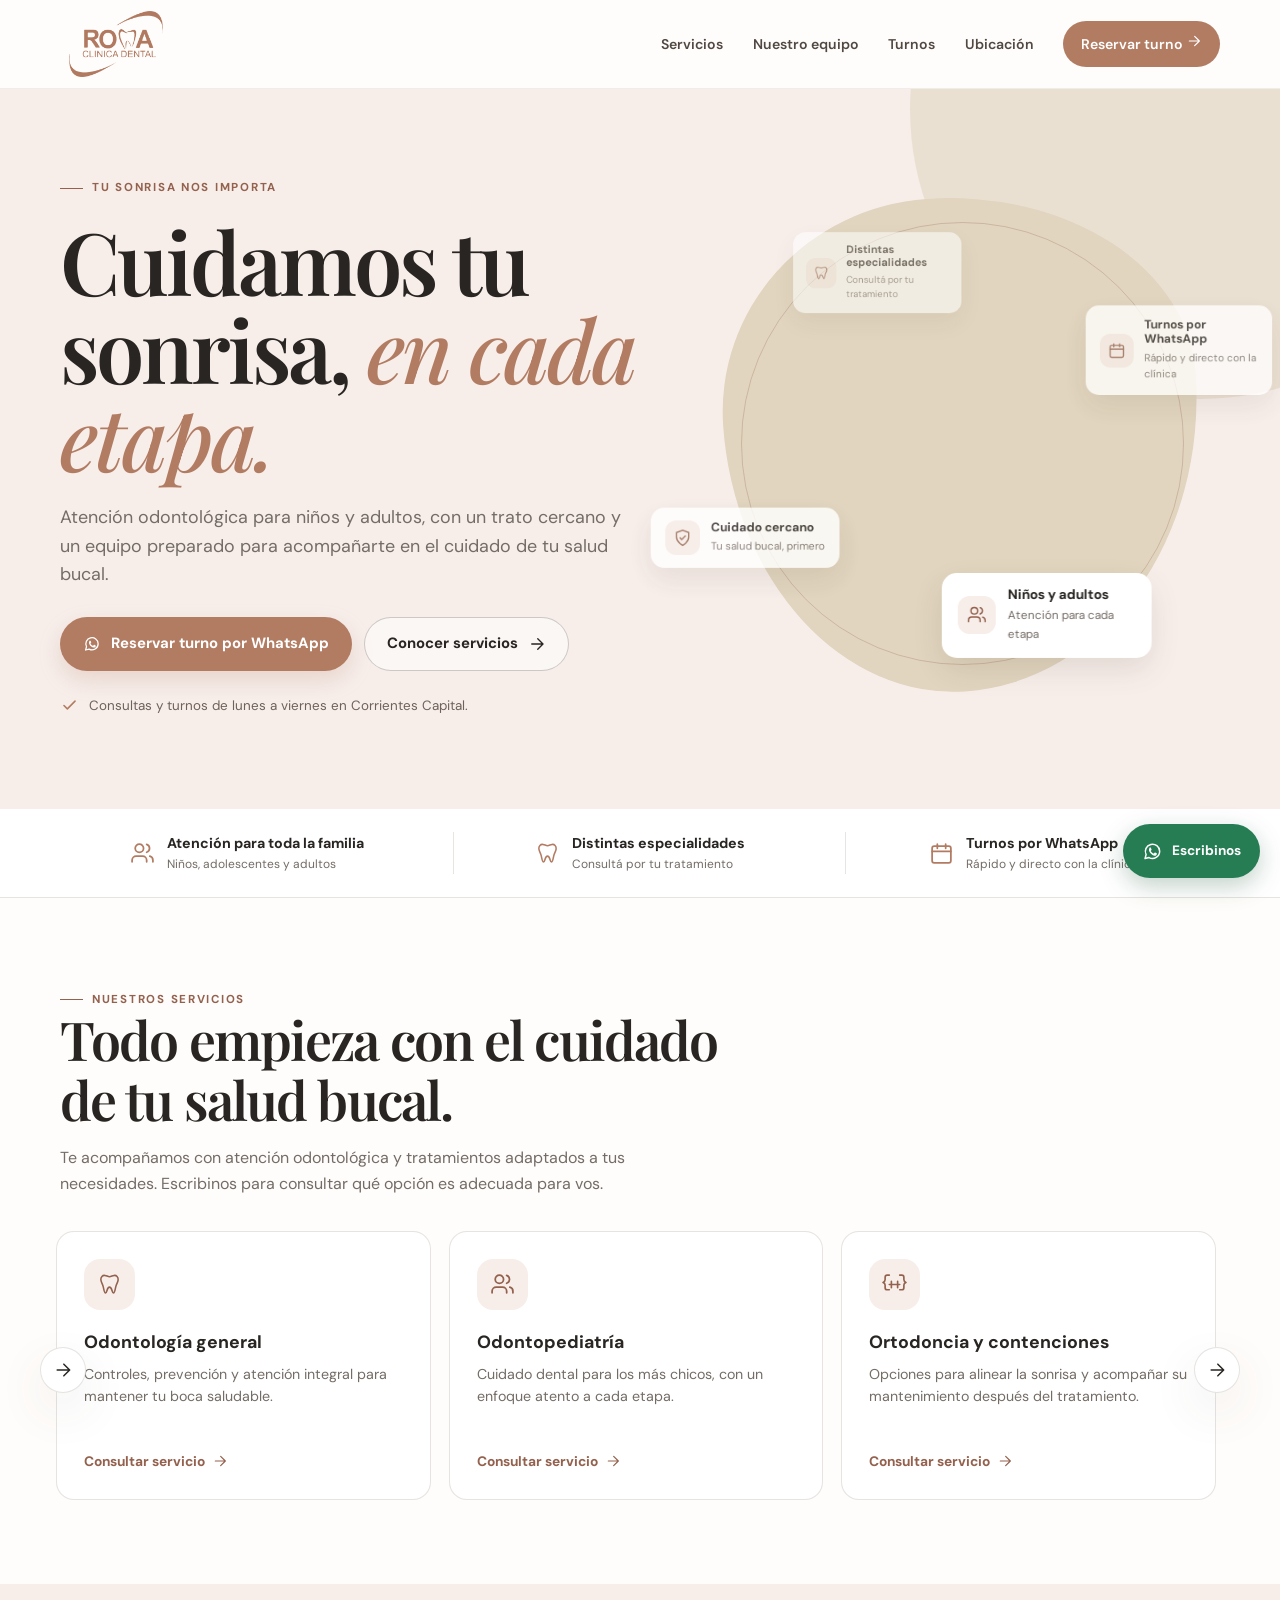
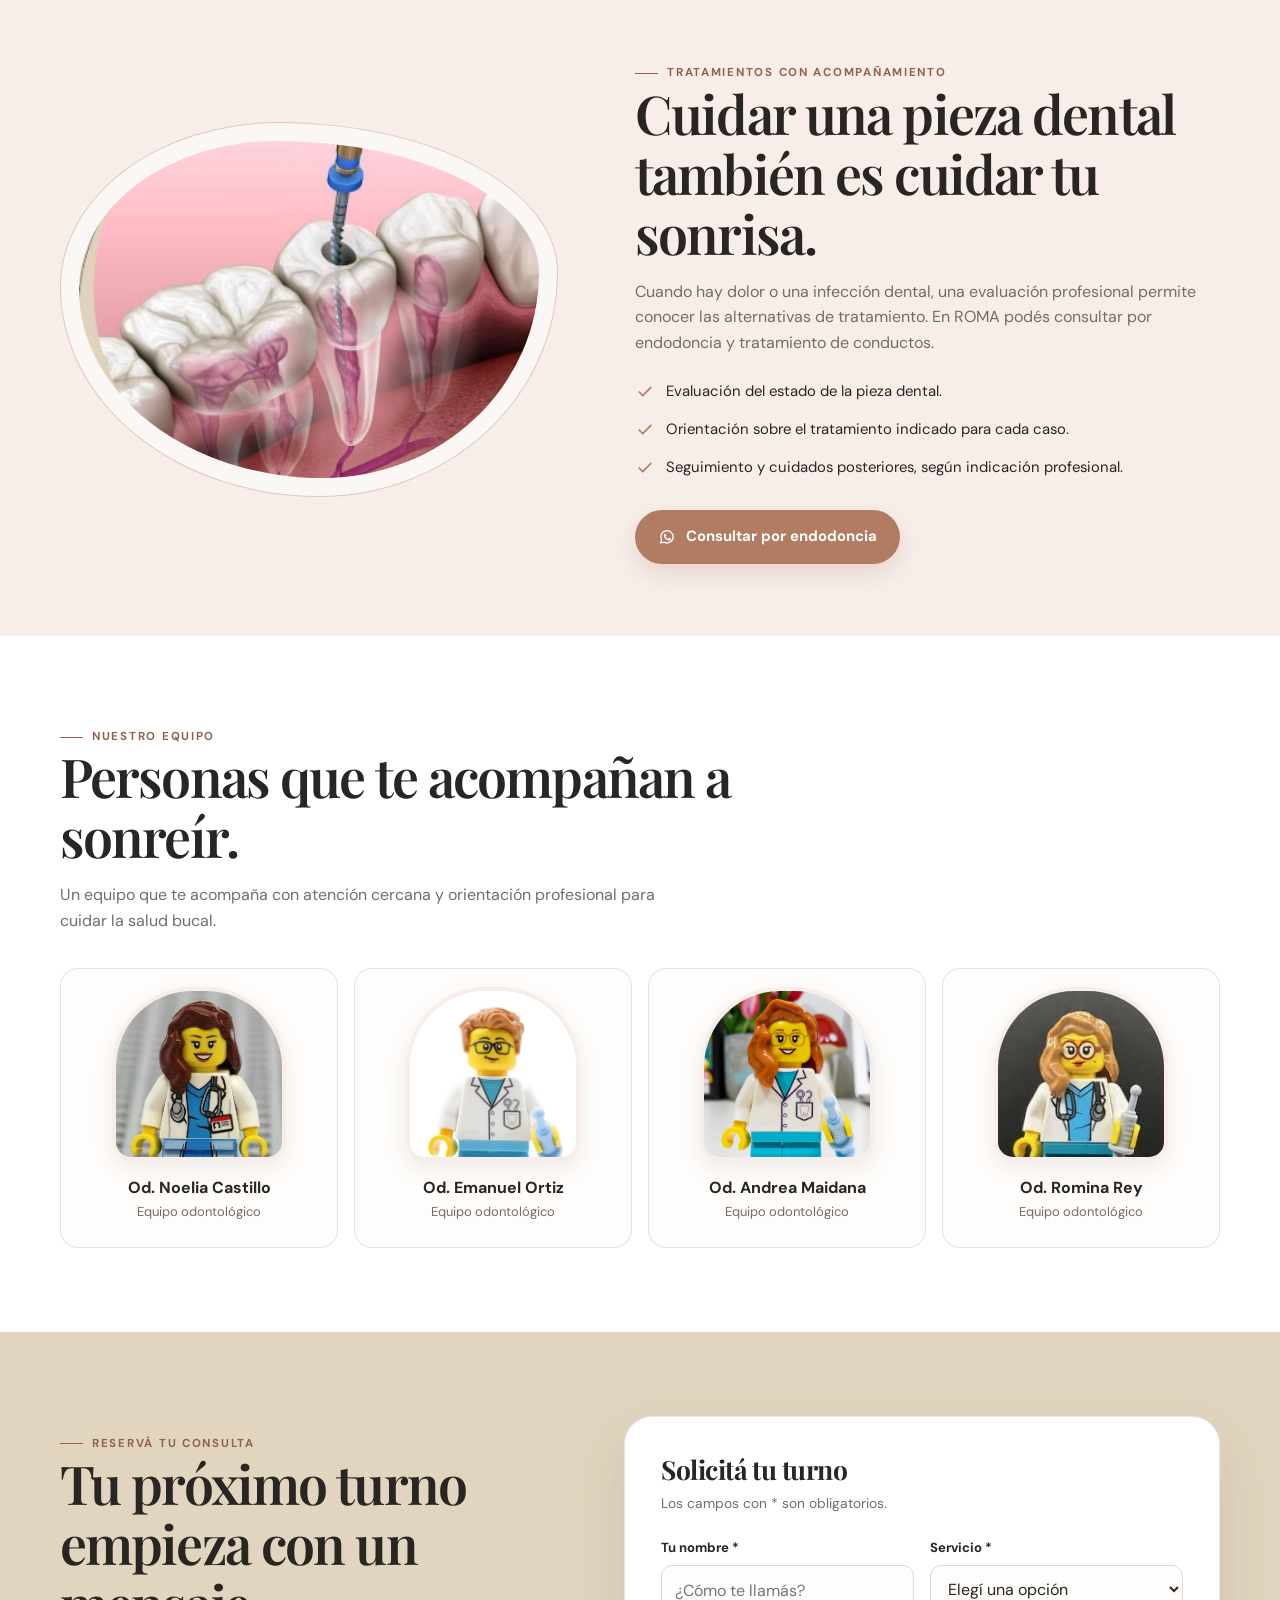
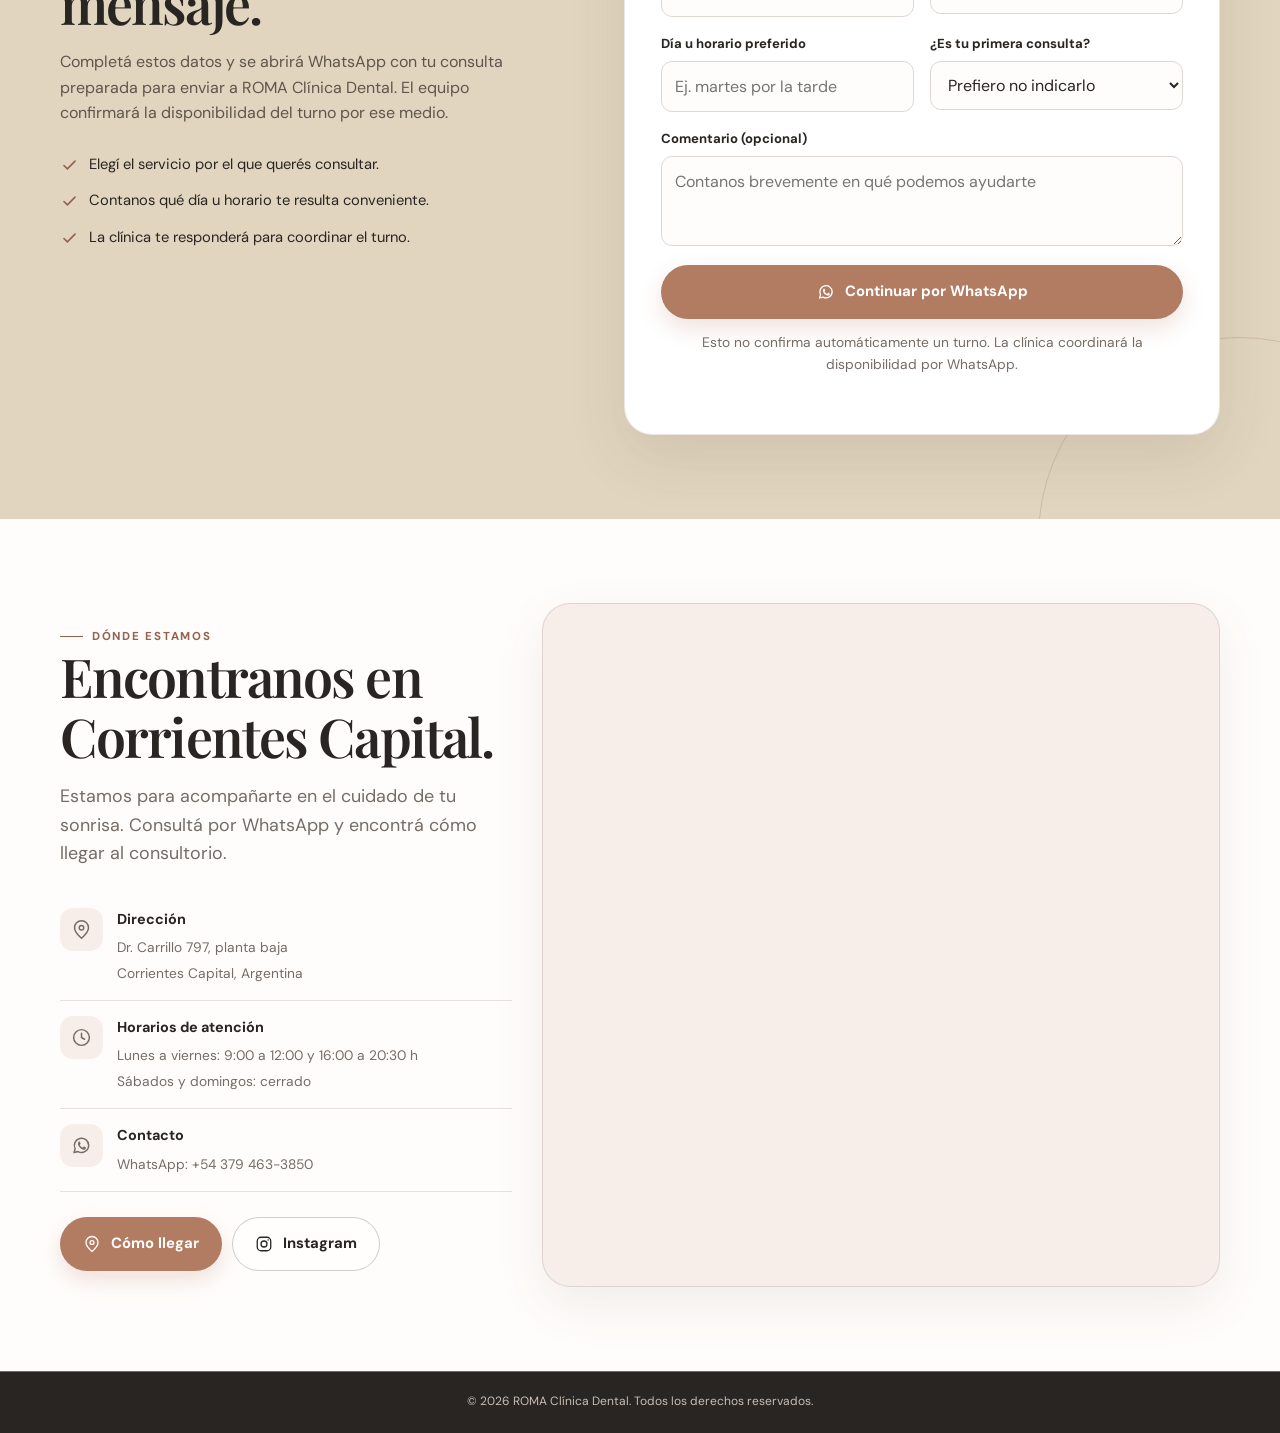
==== index.html @ b38aa31b "Diente: quita líneas interiores y deja laterales planos - Elimina las dos líneas curvas internas de " ====
<!doctype html>
<html lang="es-AR">
<head>
  <meta charset="utf-8">
  <meta name="viewport" content="width=device-width, initial-scale=1">
  <meta name="theme-color" content="#e1d5bf">
  <title>ROMA Clínica Dental | Odontología en Corrientes Capital</title>
  <meta name="description" content="En ROMA Clínica Dental cuidamos sonrisas de niños y adultos en Corrientes Capital. Odontología general, odontopediatría, ortodoncia, endodoncia y más. Reservá tu turno por WhatsApp.">
  <meta name="robots" content="index, follow">
  <meta property="og:type" content="website">
  <meta property="og:title" content="ROMA Clínica Dental | Tu sonrisa, en buenas manos">
  <meta property="og:description" content="Atención odontológica para niños y adultos en Corrientes Capital. Consultá y reservá tu turno por WhatsApp.">
  <meta property="og:image" content="assets/logo-roma.png">
  <link rel="icon" type="image/png" href="assets/logo-roma.png">
  <link rel="preconnect" href="https://fonts.googleapis.com">
  <link rel="preconnect" href="https://fonts.gstatic.com" crossorigin>
  <link href="https://fonts.googleapis.com/css2?family=DM+Sans:wght@400;500;600;700&family=Playfair+Display:wght@500;600;700&display=swap" rel="stylesheet">
  <style>
    :root {
      --sand: #e1d5bf;
      --sand-dark: #cbb99b;
      --blush: #f7eeea;
      --blush-deep: #efded6;
      --clay: #b27c63;
      --clay-dark: #93614d;
      --ink: #282522;
      --muted: #746c66;
      --paper: #fffdfb;
      --line: rgba(83, 61, 48, .14);
      --shadow: 0 18px 50px rgba(93, 68, 54, .09);
      --radius-lg: 28px;
      --radius-md: 18px;
      --max: 1160px;
    }
    * { box-sizing: border-box; }
    html { scroll-behavior: smooth; scroll-padding-top: 92px; }
    body { margin: 0; background: var(--paper); color: var(--ink); font-family: 'DM Sans', Arial, sans-serif; line-height: 1.6; -webkit-font-smoothing: antialiased; }
    img { max-width: 100%; display: block; }
    a { color: inherit; }
    button, input, select, textarea { font: inherit; }
    .container { width: min(var(--max), calc(100% - 40px)); margin-inline: auto; }
    .eyebrow { display: inline-flex; align-items: center; gap: 9px; color: var(--clay-dark); text-transform: uppercase; letter-spacing: .15em; font-size: .72rem; font-weight: 700; }
    .eyebrow::before { content: ''; width: 23px; height: 1px; background: currentColor; }
    h1, h2, h3, p { margin-top: 0; }
    h1, h2, .serif { font-family: 'Playfair Display', Georgia, serif; font-weight: 600; letter-spacing: -.035em; }
    h1 { font-size: clamp(2.7rem, 8vw, 5.4rem); line-height: 1.02; margin: 19px 0 22px; max-width: 750px; }
    h1 em { color: var(--clay); font-weight: 500; }
    h2 { font-size: clamp(2.05rem, 5vw, 3.35rem); line-height: 1.12; margin-bottom: 16px; }
    h3 { line-height: 1.25; }
    .lead { max-width: 580px; font-size: clamp(1rem, 2vw, 1.12rem); color: var(--muted); }
    .section { padding: 84px 0; }
    .section-head { max-width: 720px; margin-bottom: 35px; }
    .section-head p { color: var(--muted); max-width: 610px; margin-bottom: 0; }
    .btn { display: inline-flex; align-items: center; justify-content: center; gap: 10px; border: 1px solid transparent; border-radius: 999px; padding: 14px 22px; text-decoration: none; font-weight: 700; font-size: .93rem; transition: transform .2s ease, background .2s ease, box-shadow .2s ease; cursor: pointer; }
    .btn:hover { transform: translateY(-2px); }
    .btn-primary { color: white; background: var(--clay); box-shadow: 0 9px 22px rgba(178, 124, 99, .22); }
    .btn-primary:hover { background: var(--clay-dark); }
    .btn-secondary { color: var(--ink); border-color: rgba(40,37,34,.22); background: rgba(255,255,255,.5); }
    .btn-secondary:hover { background: white; }
    .btn svg { width: 18px; height: 18px; flex: 0 0 auto; }
    .topbar { background: var(--ink); color: #fffaf5; font-size: .77rem; }
    .topbar-inner { min-height: 35px; display: flex; align-items: center; justify-content: center; gap: 22px; text-align: center; }
    .topbar a { text-decoration: none; }
    .topbar-item { display: inline-flex; align-items: center; gap: 7px; }
    .topbar svg { width: 14px; height: 14px; color: #dfb29b; }
    .site-header { position: sticky; top: 0; z-index: 30; background: rgba(255,253,251,.94); backdrop-filter: blur(16px); border-bottom: 1px solid rgba(83,61,48,.09); }
    .nav-wrap { height: 88px; display: flex; align-items: center; justify-content: space-between; gap: 24px; }
    .brand { display: inline-flex; align-items: center; min-width: 0; width: 112px; text-decoration: none; }
    .brand img { display:block; width: 112px; height: 66px; object-fit: contain; }
    .brand-copy { display: flex; flex-direction: column; line-height: 1.15; }
    .brand-copy strong { font-size: 1rem; letter-spacing: .13em; }
    .brand-copy span { font-size: .66rem; color: var(--muted); letter-spacing: .09em; text-transform: uppercase; margin-top: 5px; }
    .nav-links { display: flex; align-items: center; gap: clamp(15px, 2.3vw, 30px); }
    .nav-links a { text-decoration: none; font-size: .88rem; font-weight: 600; color: #514842; transition: color .2s ease; }
    .nav-links a:hover { color: var(--clay-dark); }
    .nav-links .nav-cta { background: var(--clay); color: white; padding: 12px 18px; border-radius: 999px; }
    .nav-links .nav-cta:hover { background: var(--clay-dark); color: white; }
    .menu-toggle { display: none; border: 1px solid var(--line); background: white; border-radius: 50%; width: 44px; height: 44px; align-items: center; justify-content: center; color: var(--ink); }
    .menu-toggle svg { width: 22px; height: 22px; }
    .hero { position: relative; overflow: hidden; background: var(--blush); }
    .hero::before { content: ''; position: absolute; width: 580px; height: 580px; border-radius: 50%; right: -210px; top: -270px; background: rgba(225,213,191,.55); }
    .hero-grid { position: relative; display: grid; grid-template-columns: minmax(0, 1.06fr) minmax(360px, .94fr); gap: clamp(30px, 5vw, 72px); align-items: center; padding-top: 64px; padding-bottom: 75px; }
    .hero-copy { padding: 18px 0; }
    .hero-copy .lead { margin-bottom: 28px; }
    .hero-actions { display: flex; flex-wrap: wrap; gap: 12px; }
    .hero-note { margin-top: 24px; display: flex; align-items: center; gap: 10px; color: #6e625a; font-size: .84rem; }
    .hero-note svg { color: var(--clay); width: 19px; height: 19px; }
    .hero-visual { position: relative; min-height: 560px; display: grid; place-items: center; }
    .hero-blob { position: absolute; width: min(100%, 475px); aspect-ratio: 1 / 1.04; background: var(--sand); border-radius: 46% 54% 53% 47% / 43% 39% 61% 57%; transform: rotate(-4deg); }
    .hero-orbit { position: absolute; width: 86%; aspect-ratio: 1; border: 1px solid rgba(146,97,77,.27); border-radius: 50%; }
    .tooth-card { position: relative; z-index: 2; width: min(78%, 330px); aspect-ratio: 1 / 1.1; display: flex; align-items: center; justify-content: center; background: linear-gradient(150deg, #fffdfb 0%, #f6e9e1 100%); border-radius: 47% 53% 40% 60% / 50% 43% 57% 50%; box-shadow: var(--shadow); border: 8px solid rgba(255,253,251,.55); }
    .tooth-card svg { width: 66%; max-width: 240px; height: auto; overflow: visible; }

    .tooth-stage { position: relative; z-index: 5; width: min(96%, 500px); height: 500px; display: grid; place-items: center; perspective: 900px; }
    .tooth-3d { position: relative; width: 300px; height: 340px; transform-style: preserve-3d; animation: tooth-spin 14s linear infinite; }
    .tooth-3d svg { position: absolute; inset: 0; width: 100%; height: 100%; overflow: visible; }
    .tooth-layer { position: absolute; inset: 0; transform: translateZ(var(--z)); }
    .tooth-stage:hover .tooth-3d { animation-play-state: paused; }
    @keyframes tooth-spin { from { transform: rotateX(6deg) rotateY(0deg); } to { transform: rotateX(6deg) rotateY(360deg); } }
    .orbit { position: absolute; inset: 0; pointer-events: none; }
    .orbit-card { position: absolute; left: 50%; top: 50%; transition: none; will-change: transform; pointer-events: auto; max-width: 230px; }
    @media (prefers-reduced-motion: reduce) { .tooth-3d { animation: none; } }
    .float-card { position: absolute; z-index: 3; display: flex; align-items: center; gap: 12px; max-width: 210px; padding: 14px 16px; border-radius: 15px; background: white; box-shadow: 0 12px 30px rgba(80,56,43,.12); }
    .float-card strong { display: block; font-size: .85rem; line-height: 1.2; }
    .float-card small { display: block; color: var(--muted); font-size: .73rem; margin-top: 3px; }
    .float-icon { width: 38px; height: 38px; display: grid; place-items: center; background: var(--blush); border-radius: 12px; flex-shrink: 0; color: var(--clay-dark); }
    .float-icon svg { width: 20px; height: 20px; }
    .float-top { top: 19%; right: -1%; }
    .float-bottom { bottom: 13%; left: -3%; }
    .trust-strip { background: white; border-bottom: 1px solid var(--line); }
    .trust-grid { display: grid; grid-template-columns: repeat(3,1fr); padding: 23px 0; gap: 18px; }
    .trust-item { display: flex; align-items: center; justify-content: center; gap: 12px; text-align: left; }
    .trust-item + .trust-item { border-left: 1px solid var(--line); }
    .trust-icon { color: var(--clay); width: 25px; height: 25px; flex-shrink: 0; }
    .trust-item strong { display: block; font-size: .89rem; }
    .trust-item span { display: block; color: var(--muted); font-size: .75rem; }
    .services-section { background: var(--paper); }
    .carousel-wrap { position: relative; }
    .service-grid { display: grid; grid-auto-flow: column; grid-auto-columns: calc((100% - 36px) / 3); gap: 18px; overflow-x: auto; scroll-snap-type: x mandatory; scroll-behavior: smooth; scrollbar-width: none; padding: 8px 4px 16px; margin: -8px -4px -16px; outline: none; }
    .service-grid::-webkit-scrollbar { display: none; }
    .service-grid:focus-visible { box-shadow: 0 0 0 3px rgba(178,124,99,.25); border-radius: var(--radius-md); }
    .service-card { scroll-snap-align: start; }
    .car-btn { position: absolute; top: 50%; transform: translateY(-50%); z-index: 2; width: 46px; height: 46px; border-radius: 50%; border: 1px solid var(--line); background: #fff; box-shadow: var(--shadow); display: grid; place-items: center; cursor: pointer; color: var(--ink); transition: background .2s ease, opacity .2s ease; }
    .car-btn:hover { background: var(--blush); }
    .car-btn:disabled { opacity: .35; cursor: default; }
    .car-btn svg { width: 20px; height: 20px; }
    .car-prev { left: -20px; }
    .car-next { right: -20px; }
    .car-dots { display: none; }
    .service-card { position: relative; display: flex; flex-direction: column; align-items: flex-start; min-height: 250px; padding: 27px; background: white; border: 1px solid var(--line); border-radius: var(--radius-md); transition: transform .22s ease, box-shadow .22s ease, border-color .22s ease; }
    .service-card:hover { transform: translateY(-4px); box-shadow: var(--shadow); border-color: rgba(178,124,99,.42); }
    .service-icon { width: 51px; height: 51px; display: grid; place-items: center; background: var(--blush); color: var(--clay-dark); border-radius: 16px; margin-bottom: 21px; }
    .service-icon svg { width: 25px; height: 25px; }
    .service-card h3 { font-size: 1.11rem; margin-bottom: 9px; }
    .service-card p { color: var(--muted); font-size: .89rem; margin-bottom: 19px; }
    .text-link { margin-top: auto; display: inline-flex; align-items: center; gap: 7px; text-decoration: none; color: var(--clay-dark); font-size: .86rem; font-weight: 700; }
    .text-link svg { width: 16px; height: 16px; transition: transform .2s ease; }
    .text-link:hover svg { transform: translateX(4px); }
    .featured-service { background: var(--blush); padding: 72px 0; overflow: hidden; }
    .featured-grid { display: grid; grid-template-columns: .92fr 1.08fr; align-items: center; gap: clamp(32px, 6vw, 85px); }
    .endo-image-wrap { position: relative; padding: 18px; border: 1px solid rgba(178,124,99,.38); border-radius: 44% 56% 48% 52% / 44% 40% 60% 56%; background: rgba(255,255,255,.53); }
    .endo-image-wrap::before { content: ''; position: absolute; inset: 7%; border: 1px solid rgba(178,124,99,.22); border-radius: inherit; pointer-events: none; }
    .endo-image-wrap img { position: relative; z-index: 1; width: 100%; border-radius: 43% 57% 47% 53% / 44% 39% 61% 56%; aspect-ratio: 1 / 1; object-fit: cover; }
    .endo-copy p { color: var(--muted); }
    .benefit-list { padding: 0; margin: 25px 0 30px; list-style: none; display: grid; gap: 14px; }
    .benefit-list li { display: flex; align-items: flex-start; gap: 11px; font-size: .93rem; }
    .benefit-list svg { width: 20px; height: 20px; flex-shrink: 0; color: var(--clay); margin-top: 2px; }
    .team-section { background: #fff; }
    .team-grid { display: grid; grid-template-columns: repeat(4,1fr); gap: 16px; }
    .team-card { text-align: center; padding: 18px 16px 24px; border: 1px solid var(--line); border-radius: var(--radius-md); background: #fffdfb; }
    .team-photo { width: min(100%, 174px); aspect-ratio: 1 / 1; height: auto; object-fit: cover; object-position: center; margin: 0 auto 17px; border: 4px solid var(--blush); border-radius: 46% 46% 19px 19px; background: var(--blush); box-shadow: 0 8px 22px rgba(93,68,54,.10); }
    .team-card { transition: transform .22s ease, box-shadow .22s ease; }
    .team-card:hover { transform: translateY(-3px); box-shadow: 0 14px 30px rgba(93,68,54,.08); }
    .team-card h3 { font-size: 1rem; margin-bottom: 4px; }
    .team-card p { font-size: .81rem; color: var(--muted); margin-bottom: 0; }
    .team-note { display: flex; align-items: flex-start; gap: 9px; max-width: 780px; margin-top: 20px; color: var(--muted); font-size: .79rem; }
    .team-note svg { width: 17px; height: 17px; color: var(--clay); flex-shrink: 0; margin-top: 2px; }
    .appointment-section { background: var(--sand); position: relative; overflow: hidden; }
    .appointment-section::after { content: ''; position: absolute; width: 400px; height: 400px; right: -160px; bottom: -220px; border: 1px solid rgba(146,97,77,.23); border-radius: 50%; }
    .appointment-grid { position: relative; z-index: 1; display: grid; grid-template-columns: .9fr 1.1fr; gap: clamp(30px,6vw,78px); align-items: start; }
    .appointment-copy { padding-top: 10px; }
    .appointment-copy p { color: #5f554c; }
    .appointment-points { margin: 27px 0 0; padding: 0; list-style: none; display: grid; gap: 13px; }
    .appointment-points li { display: flex; gap: 10px; align-items: flex-start; font-size: .92rem; }
    .appointment-points svg { width: 19px; height: 19px; color: var(--clay-dark); flex-shrink: 0; margin-top: 3px; }
    .booking-card { background: white; border: 1px solid rgba(83,61,48,.12); box-shadow: 0 22px 60px rgba(93,68,54,.12); border-radius: var(--radius-lg); padding: clamp(22px,4vw,36px); }
    .booking-card h3 { font-family: 'Playfair Display', Georgia, serif; font-size: 1.65rem; letter-spacing: -.02em; margin-bottom: 6px; }
    .booking-card > p { font-size: .86rem; color: var(--muted); margin-bottom: 23px; }
    .form-grid { display: grid; grid-template-columns: 1fr 1fr; gap: 16px; }
    .field { display: flex; flex-direction: column; gap: 7px; }
    .field.full { grid-column: 1/-1; }
    .field label { font-size: .82rem; font-weight: 700; }
    .field input, .field select, .field textarea { border: 1px solid #dfd8d2; background: #fffdfb; color: var(--ink); border-radius: 11px; width: 100%; padding: 12px 13px; outline: none; transition: border-color .2s ease, box-shadow .2s ease; }
    .field textarea { resize: vertical; min-height: 90px; }
    .field input:focus, .field select:focus, .field textarea:focus { border-color: var(--clay); box-shadow: 0 0 0 3px rgba(178,124,99,.13); }
    .form-submit { width: 100%; margin-top: 19px; }
    .form-fineprint { color: var(--muted); font-size: .73rem; margin: 12px 0 0; text-align: center; }
    .location-section { background: var(--paper); }
    .location-grid { display: grid; grid-template-columns: .8fr 1.2fr; gap: 30px; align-items: stretch; }
    .location-copy { padding: 16px 0; }
    .location-copy .lead { margin-bottom: 25px; }
    .info-row { display: flex; gap: 14px; align-items: flex-start; padding: 15px 0; border-bottom: 1px solid var(--line); }
    .info-row:last-of-type { border-bottom: 0; }
    .info-icon { width: 43px; height: 43px; flex-shrink: 0; display: grid; place-items: center; background: var(--blush); color: var(--clay-dark); border-radius: 13px; }
    .info-icon svg { width: 21px; height: 21px; }
    .info-row strong { display: block; font-size: .9rem; margin-bottom: 3px; }
    .info-row span, .info-row a { color: var(--muted); font-size: .86rem; text-decoration: none; }
    .location-actions { display: flex; flex-wrap: wrap; gap: 10px; margin-top: 25px; }
    .map-card { overflow: hidden; min-height: 420px; border-radius: var(--radius-lg); background: var(--blush); border: 1px solid var(--line); box-shadow: var(--shadow); }
    .map-card iframe { width: 100%; height: 100%; min-height: 420px; display: block; border: 0; }
    .closing-cta { padding: 65px 0; background: var(--blush); }
    .closing-card { text-align: center; padding: 48px 25px; border-radius: var(--radius-lg); background: var(--paper); border: 1px solid var(--line); }
    .closing-card h2 { max-width: 650px; margin: 12px auto 13px; }
    .closing-card p { max-width: 590px; margin: 0 auto 24px; color: var(--muted); }
    .site-footer { background: var(--ink); color: #fff9f4; padding: 0 0 22px; border-top: 1px solid rgba(178,124,99,.7); }
    .footer-top { display: flex; align-items: center; justify-content: space-between; gap: 24px; padding-bottom: 28px; border-bottom: 1px solid rgba(255,249,244,.16); }
    .footer-brand { display: flex; align-items: center; gap: 14px; }
    .footer-brand img { width: 62px; height: 62px; object-fit: contain; background: var(--sand); border-radius: 50%; }
    .footer-brand strong { display: block; letter-spacing: .12em; }
    .footer-brand span { font-size: .78rem; color: #d2c5bc; }
    .footer-links { display: flex; flex-wrap: wrap; gap: 20px; }
    .footer-links a { color: #f1e6de; text-decoration: none; font-size: .85rem; }
    .footer-bottom { display: flex; align-items: center; justify-content: center; text-align: center; padding-top: 20px; color: #cbbdb3; font-size: .75rem; }
    .footer-bottom p { margin: 0; }
    .whatsapp-float { position: fixed; z-index: 35; bottom: 22px; right: 20px; min-height: 54px; display: inline-flex; align-items: center; justify-content: center; gap: 9px; border-radius: 999px; padding: 13px 19px; color: white; background: #267d53; text-decoration: none; font-size: .85rem; font-weight: 700; box-shadow: 0 8px 25px rgba(24,80,52,.26); transition: transform .2s ease, background .2s ease; }
    .whatsapp-float:hover { transform: translateY(-3px); background: #1f6e48; }
    .whatsapp-float svg { width: 21px; height: 21px; }
    .sr-only { position: absolute; width: 1px; height: 1px; padding: 0; margin: -1px; overflow: hidden; clip: rect(0,0,0,0); white-space: nowrap; border: 0; }
    @media (max-width: 980px) {
      .nav-wrap { height: 78px; }
      .nav-links { gap: 14px; }
      .nav-links a { font-size: .81rem; }
      .brand img { width: 58px; height: 58px; }
      .hero-grid { grid-template-columns: minmax(0,1.02fr) minmax(300px,.98fr); gap: 20px; }
      .hero-visual { min-height: 390px; }
      .float-top { right: 0; }
      .float-bottom { left: 0; }
      .service-grid { grid-auto-columns: calc((100% - 18px) / 2); }
      .team-grid { grid-template-columns: repeat(2,1fr); }
    }
    @media (max-width: 740px) {
      .container { width: min(var(--max), calc(100% - 32px)); }
      .topbar-inner { min-height: 34px; gap: 0; }
      .topbar-item:nth-child(2) { display: none; }
      .nav-wrap { height: 72px; }
      .brand { min-width: 0; width: 100px; }
      .brand img { width: 100px; height: 62px; }
      .brand-copy strong { font-size: .9rem; }
      .brand-copy span { font-size: .58rem; }
      .menu-toggle { display: inline-flex; flex-shrink: 0; }
      .nav-links { display: none; position: absolute; left: 0; right: 0; top: 71px; padding: 15px 20px 22px; flex-direction: column; align-items: stretch; gap: 0; background: var(--paper); border-bottom: 1px solid var(--line); box-shadow: 0 15px 25px rgba(40,37,34,.08); }
      .nav-links.open { display: flex; }
      .nav-links a { padding: 13px 5px; font-size: .95rem; }
      .nav-links .nav-cta { text-align: center; margin-top: 8px; padding: 13px; }
      .hero-grid { grid-template-columns: 1fr; padding-top: 44px; padding-bottom: 37px; gap: 5px; }
      .hero-copy { padding: 0; }
      h1 { font-size: clamp(2.75rem, 13vw, 4.3rem); margin: 14px 0 18px; }
      .hero-copy .lead { font-size: 1rem; margin-bottom: 23px; }
      .hero-actions { display: grid; grid-template-columns: 1fr; gap: 10px; }
      .hero-actions .btn { width: 100%; }
      .hero-note { margin-top: 18px; font-size: .79rem; }
      .hero-visual { min-height: 320px; margin: 0 -5px; }
      .hero-blob { width: min(78%, 340px); }
      .hero-orbit { width: min(83%, 345px); }
      .tooth-card { width: min(62%, 245px); border-width: 6px; }
      .float-card { padding: 10px 12px; max-width: 178px; gap: 9px; }
      .float-card strong { font-size: .77rem; }
      .float-card small { font-size: .66rem; }
      .float-icon { width: 32px; height: 32px; border-radius: 10px; }
      .float-icon svg { width: 17px; height: 17px; }
      .float-top { top: 13%; right: -1%; }
      .float-bottom { bottom: 8%; left: -1%; }
      .trust-strip { display: none; }
      .trust-grid { grid-template-columns: 1fr; padding: 12px 0; gap: 0; }
      .trust-item { justify-content: flex-start; padding: 12px 7px; }
      .trust-item + .trust-item { border-left: 0; border-top: 1px solid var(--line); }
      .section { padding: 64px 0; }
      .section-head { margin-bottom: 27px; }
      .service-grid { grid-auto-columns: 84%; gap: 12px; padding: 6px 2px 12px; margin: -6px -2px -12px; }
      .car-btn { display: none; }
      .car-dots { display: flex; justify-content: center; gap: 8px; margin-top: 26px; }
      .car-dots button { width: 9px; height: 9px; padding: 0; border: 0; border-radius: 50%; background: #d8ccc4; cursor: pointer; transition: background .2s ease, transform .2s ease; }
      .car-dots button[aria-current="true"] { background: var(--clay); transform: scale(1.2); }
      .service-card { min-height: 0; padding: 22px; display: grid; grid-template-columns: 52px 1fr; column-gap: 15px; align-items: start; }
      .service-icon { grid-row: span 3; margin-bottom: 0; }
      .service-card h3 { margin: 2px 0 7px; }
      .service-card p { margin-bottom: 12px; }
      .text-link { grid-column: 2; }
      .featured-service { padding: 57px 0; }
      .featured-grid { grid-template-columns: 1fr; gap: 32px; }
      .endo-image-wrap { width: min(88%, 360px); margin-inline: auto; }
      .team-grid { grid-template-columns: repeat(2,1fr); gap: 11px; }
      .team-card { padding: 16px 8px 19px; }
      .team-photo { width: min(100%, 126px); }
      .team-card h3 { font-size: .93rem; }
      .team-card p { font-size: .75rem; }
      .appointment-grid { grid-template-columns: 1fr; gap: 28px; }
      .booking-card { padding: 24px 18px; }
      .form-grid { grid-template-columns: 1fr; gap: 13px; }
      .field.full { grid-column: auto; }
      .location-grid { grid-template-columns: 1fr; gap: 22px; }
      .location-copy { padding-top: 0; }
      .map-card, .map-card iframe { min-height: 350px; }
      .closing-cta { padding: 48px 0; }
      .closing-card { padding: 38px 20px; }
      .footer-top { align-items: flex-start; flex-direction: column; }
      .footer-links { gap: 14px 20px; }
      .footer-bottom { align-items: flex-start; flex-direction: column; }
      .whatsapp-float { width: 56px; height: 56px; min-height: 0; padding: 0; right: 14px; bottom: 14px; }
      .whatsapp-float span { display: none; }
    }
      .tooth-stage { height: 300px; transform: scale(.82); }
    @media (max-width: 360px) {
      .brand-copy span { display: none; }
      .hero-visual { min-height: 285px; }
      .float-card { max-width: 152px; padding: 9px; }
      .team-grid { grid-template-columns: 1fr 1fr; }
    }
    @media (prefers-reduced-motion: reduce) {
      *, *::before, *::after { scroll-behavior: auto !important; transition-duration: .01ms !important; animation-duration: .01ms !important; animation-iteration-count: 1 !important; }
    }
  </style>
  <script type="application/ld+json">
  {
    "@context": "https://schema.org",
    "@type": "Dentist",
    "name": "ROMA Clínica Dental",
    "description": "Atención odontológica para niños y adultos en Corrientes Capital.",
    "telephone": "+54 379 463-3850",
    "image": "assets/logo-roma.png",
    "address": {
      "@type": "PostalAddress",
      "streetAddress": "Dr. Carrillo 797, planta baja",
      "addressLocality": "Corrientes",
      "addressRegion": "Corrientes",
      "addressCountry": "AR"
    },
    "geo": {
      "@type": "GeoCoordinates",
      "latitude": -27.475615488781088,
      "longitude": -58.841967421455124
    },
    "openingHoursSpecification": [
      {"@type":"OpeningHoursSpecification","dayOfWeek":["Monday","Tuesday","Wednesday","Thursday","Friday"],"opens":"09:00","closes":"12:00"},
      {"@type":"OpeningHoursSpecification","dayOfWeek":["Monday","Tuesday","Wednesday","Thursday","Friday"],"opens":"16:00","closes":"20:30"}
    ],
    "sameAs": ["https://www.instagram.com/roma.clinica.dental/"]
  }
  </script>
</head>
<body>
  <svg class="sr-only" xmlns="http://www.w3.org/2000/svg" aria-hidden="true" focusable="false">
    <symbol id="i-arrow" viewBox="0 0 24 24"><path d="M5 12h14M13 5l7 7-7 7" fill="none" stroke="currentColor" stroke-width="1.8" stroke-linecap="round" stroke-linejoin="round"/></symbol>
    <symbol id="i-whatsapp" viewBox="0 0 24 24"><path d="M20.2 11.7a8.2 8.2 0 0 1-12.1 7.2L3.5 20l1.2-4.4a8.2 8.2 0 1 1 15.5-3.9Z" fill="none" stroke="currentColor" stroke-width="1.7" stroke-linecap="round" stroke-linejoin="round"/><path d="M8.4 8.1c.3-.6.6-.6.9-.6h.4c.2 0 .4 0 .5.4l.7 1.7c.1.3.1.5-.1.7l-.6.7c-.2.2-.3.4-.1.7.7 1.2 1.6 2 2.8 2.6.3.1.5.1.7-.1l.8-.9c.2-.2.4-.3.7-.2l1.6.8c.3.1.4.3.4.5 0 .4-.2 1.3-.8 1.8-.5.5-1.3.7-2.1.6-1-.2-2.3-.8-3.6-1.9-1.1-1-2.1-2.4-2.4-3.4-.4-1-.3-2.1.2-2.8Z" fill="currentColor"/></symbol>
    <symbol id="i-pin" viewBox="0 0 24 24"><path d="M20 10c0 5-8 12-8 12S4 15 4 10a8 8 0 1 1 16 0Z" fill="none" stroke="currentColor" stroke-width="1.7"/><circle cx="12" cy="10" r="2.6" fill="none" stroke="currentColor" stroke-width="1.7"/></symbol>
    <symbol id="i-clock" viewBox="0 0 24 24"><circle cx="12" cy="12" r="9" fill="none" stroke="currentColor" stroke-width="1.7"/><path d="M12 7v5l3.5 2" fill="none" stroke="currentColor" stroke-width="1.7" stroke-linecap="round"/></symbol>
    <symbol id="i-users" viewBox="0 0 24 24"><path d="M16 20v-1.5a4 4 0 0 0-4-4H6a4 4 0 0 0-4 4V20M9 11a4 4 0 1 0 0-8 4 4 0 0 0 0 8ZM16 3.2a4 4 0 0 1 0 7.6M22 20v-1.5a4 4 0 0 0-3-3.9" fill="none" stroke="currentColor" stroke-width="1.7" stroke-linecap="round" stroke-linejoin="round"/></symbol>
    <symbol id="i-shield" viewBox="0 0 24 24"><path d="M12 22s8-4 8-11V5l-8-3-8 3v6c0 7 8 11 8 11Z" fill="none" stroke="currentColor" stroke-width="1.7"/><path d="m8.5 12 2.2 2.2 4.8-4.8" fill="none" stroke="currentColor" stroke-width="1.7" stroke-linecap="round" stroke-linejoin="round"/></symbol>
    <symbol id="i-tooth" viewBox="0 0 24 24"><path d="M7.7 3.3C5.3 2.9 3.5 4.8 3.7 7.5c.2 2.2 1.3 3.6 2 5.6.8 2.3 1.1 7.1 2.5 7.1 1.5 0 1.2-5.7 3.8-5.7s2.3 5.7 3.8 5.7c1.4 0 1.7-4.8 2.5-7.1.7-2 1.8-3.4 2-5.6.2-2.7-1.6-4.6-4-4.2-1.7.3-2.8 1.2-4.3 1.2S9.4 3.6 7.7 3.3Z" fill="none" stroke="currentColor" stroke-width="1.5" stroke-linejoin="round"/></symbol>
    <symbol id="i-braces" viewBox="0 0 24 24"><path d="M7 3H5a2 2 0 0 0-2 2v2a3 3 0 0 1-2 3 3 3 0 0 1 2 3v2a2 2 0 0 0 2 2h2M17 3h2a2 2 0 0 1 2 2v2a3 3 0 0 0 2 3 3 3 0 0 0-2 3v2a2 2 0 0 1-2 2h-2M7 12h10M9 9v6M15 9v6" fill="none" stroke="currentColor" stroke-width="1.6" stroke-linecap="round" stroke-linejoin="round"/></symbol>
    <symbol id="i-sparkle" viewBox="0 0 24 24"><path d="m12 2 1.9 6.1L20 10l-6.1 1.9L12 18l-1.9-6.1L4 10l6.1-1.9L12 2ZM19 16l1 3 3 1-3 1-1 3-1-3-3-1 3-1 1-3Z" fill="none" stroke="currentColor" stroke-width="1.5" stroke-linejoin="round"/></symbol>
    <symbol id="i-check" viewBox="0 0 24 24"><path d="m5 12 4.3 4.3L19 6.5" fill="none" stroke="currentColor" stroke-width="2" stroke-linecap="round" stroke-linejoin="round"/></symbol>
    <symbol id="i-calendar" viewBox="0 0 24 24"><rect x="3" y="5" width="18" height="16" rx="2" fill="none" stroke="currentColor" stroke-width="1.7"/><path d="M16 3v4M8 3v4M3 10h18" fill="none" stroke="currentColor" stroke-width="1.7" stroke-linecap="round"/></symbol>
    <symbol id="i-instagram" viewBox="0 0 24 24"><rect x="3" y="3" width="18" height="18" rx="5" fill="none" stroke="currentColor" stroke-width="1.7"/><circle cx="12" cy="12" r="4" fill="none" stroke="currentColor" stroke-width="1.7"/><circle cx="17.5" cy="6.8" r="1" fill="currentColor"/></symbol>
    <symbol id="i-menu" viewBox="0 0 24 24"><path d="M3 6h18M3 12h18M3 18h18" fill="none" stroke="currentColor" stroke-width="1.8" stroke-linecap="round"/></symbol>
    <symbol id="i-x" viewBox="0 0 24 24"><path d="m6 6 12 12M18 6 6 18" fill="none" stroke="currentColor" stroke-width="1.8" stroke-linecap="round"/></symbol>
  </svg>


  <header class="site-header">
    <div class="container nav-wrap">
      <a class="brand" href="#inicio" aria-label="ROMA Clínica Dental, inicio">
        <img src="assets/logo-roma.png" alt="Logo de ROMA Clínica Dental" width="112" height="66">
      </a>
      <button class="menu-toggle" id="menuToggle" type="button" aria-label="Abrir menú" aria-expanded="false" aria-controls="navLinks"><svg><use href="#i-menu"/></svg></button>
      <nav class="nav-links" id="navLinks" aria-label="Navegación principal">
        <a href="#servicios">Servicios</a>
        <a href="#equipo">Nuestro equipo</a>
        <a href="#turnos">Turnos</a>
        <a href="#ubicacion">Ubicación</a>
        <a class="nav-cta" href="https://wa.me/5493794633850?text=Hola%2C%20ROMA%20Cl%C3%ADnica%20Dental.%20Quisiera%20consultar%20por%20un%20turno." target="_blank" rel="noopener">Reservar turno <svg width="16" height="16"><use href="#i-arrow"/></svg></a>
      </nav>
    </div>
  </header>

  <main>
    <section class="hero" id="inicio">
      <div class="container hero-grid">
        <div class="hero-copy">
          <span class="eyebrow">Tu sonrisa nos importa</span>
          <h1>Cuidamos tu sonrisa, <em>en cada etapa.</em></h1>
          <p class="lead">Atención odontológica para niños y adultos, con un trato cercano y un equipo preparado para acompañarte en el cuidado de tu salud bucal.</p>
          <div class="hero-actions">
            <a class="btn btn-primary" href="https://wa.me/5493794633850?text=Hola%2C%20ROMA%20Cl%C3%ADnica%20Dental.%20Quisiera%20reservar%20un%20turno." target="_blank" rel="noopener"><svg><use href="#i-whatsapp"/></svg> Reservar turno por WhatsApp</a>
            <a class="btn btn-secondary" href="#servicios">Conocer servicios <svg><use href="#i-arrow"/></svg></a>
          </div>
          <div class="hero-note"><svg><use href="#i-check"/></svg> Consultas y turnos de lunes a viernes en Corrientes Capital.</div>
        </div>
        <div class="hero-visual" aria-label="Ilustración dental decorativa">
          <div class="hero-blob"></div><div class="hero-orbit"></div>
          <div class="tooth-stage" aria-hidden="true"><div class="tooth-3d"><div class="tooth-layer" style="--z:-8.4px"><svg viewBox="0 0 240 270" aria-hidden="true"><path d="M69 31C43 25 26 46 29 75c2 23 14 40 22 62 10 28 15 91 32 91 18 0 17-70 37-70s19 70 37 70c17 0 22-63 32-91 8-22 20-39 22-62 3-29-14-50-40-44-18 4-31 15-51 15S87 35 69 31Z" fill="#fffdfb" stroke="#e3c9bb" stroke-width="1" stroke-linejoin="round"/></svg></div><div class="tooth-layer" style="--z:-7.2px"><svg viewBox="0 0 240 270" aria-hidden="true"><path d="M69 31C43 25 26 46 29 75c2 23 14 40 22 62 10 28 15 91 32 91 18 0 17-70 37-70s19 70 37 70c17 0 22-63 32-91 8-22 20-39 22-62 3-29-14-50-40-44-18 4-31 15-51 15S87 35 69 31Z" fill="#fffdfb" stroke="#e3c9bb" stroke-width="1" stroke-linejoin="round"/></svg></div><div class="tooth-layer" style="--z:-6.0px"><svg viewBox="0 0 240 270" aria-hidden="true"><path d="M69 31C43 25 26 46 29 75c2 23 14 40 22 62 10 28 15 91 32 91 18 0 17-70 37-70s19 70 37 70c17 0 22-63 32-91 8-22 20-39 22-62 3-29-14-50-40-44-18 4-31 15-51 15S87 35 69 31Z" fill="#fffdfb" stroke="#e3c9bb" stroke-width="1" stroke-linejoin="round"/></svg></div><div class="tooth-layer" style="--z:-4.8px"><svg viewBox="0 0 240 270" aria-hidden="true"><path d="M69 31C43 25 26 46 29 75c2 23 14 40 22 62 10 28 15 91 32 91 18 0 17-70 37-70s19 70 37 70c17 0 22-63 32-91 8-22 20-39 22-62 3-29-14-50-40-44-18 4-31 15-51 15S87 35 69 31Z" fill="#fffdfb" stroke="#e3c9bb" stroke-width="1" stroke-linejoin="round"/></svg></div><div class="tooth-layer" style="--z:-3.6px"><svg viewBox="0 0 240 270" aria-hidden="true"><path d="M69 31C43 25 26 46 29 75c2 23 14 40 22 62 10 28 15 91 32 91 18 0 17-70 37-70s19 70 37 70c17 0 22-63 32-91 8-22 20-39 22-62 3-29-14-50-40-44-18 4-31 15-51 15S87 35 69 31Z" fill="#fffdfb" stroke="#e3c9bb" stroke-width="1" stroke-linejoin="round"/></svg></div><div class="tooth-layer" style="--z:-2.4px"><svg viewBox="0 0 240 270" aria-hidden="true"><path d="M69 31C43 25 26 46 29 75c2 23 14 40 22 62 10 28 15 91 32 91 18 0 17-70 37-70s19 70 37 70c17 0 22-63 32-91 8-22 20-39 22-62 3-29-14-50-40-44-18 4-31 15-51 15S87 35 69 31Z" fill="#fffdfb" stroke="#e3c9bb" stroke-width="1" stroke-linejoin="round"/></svg></div><div class="tooth-layer" style="--z:-1.2px"><svg viewBox="0 0 240 270" aria-hidden="true"><path d="M69 31C43 25 26 46 29 75c2 23 14 40 22 62 10 28 15 91 32 91 18 0 17-70 37-70s19 70 37 70c17 0 22-63 32-91 8-22 20-39 22-62 3-29-14-50-40-44-18 4-31 15-51 15S87 35 69 31Z" fill="#fffdfb" stroke="#e3c9bb" stroke-width="1" stroke-linejoin="round"/></svg></div><div class="tooth-layer" style="--z:0.0px"><svg viewBox="0 0 240 270" aria-hidden="true"><path d="M69 31C43 25 26 46 29 75c2 23 14 40 22 62 10 28 15 91 32 91 18 0 17-70 37-70s19 70 37 70c17 0 22-63 32-91 8-22 20-39 22-62 3-29-14-50-40-44-18 4-31 15-51 15S87 35 69 31Z" fill="#fffdfb" stroke="#e3c9bb" stroke-width="1" stroke-linejoin="round"/></svg></div><div class="tooth-layer" style="--z:1.2px"><svg viewBox="0 0 240 270" aria-hidden="true"><path d="M69 31C43 25 26 46 29 75c2 23 14 40 22 62 10 28 15 91 32 91 18 0 17-70 37-70s19 70 37 70c17 0 22-63 32-91 8-22 20-39 22-62 3-29-14-50-40-44-18 4-31 15-51 15S87 35 69 31Z" fill="#fffdfb" stroke="#e3c9bb" stroke-width="1" stroke-linejoin="round"/></svg></div><div class="tooth-layer" style="--z:2.4px"><svg viewBox="0 0 240 270" aria-hidden="true"><path d="M69 31C43 25 26 46 29 75c2 23 14 40 22 62 10 28 15 91 32 91 18 0 17-70 37-70s19 70 37 70c17 0 22-63 32-91 8-22 20-39 22-62 3-29-14-50-40-44-18 4-31 15-51 15S87 35 69 31Z" fill="#fffdfb" stroke="#e3c9bb" stroke-width="1" stroke-linejoin="round"/></svg></div><div class="tooth-layer" style="--z:3.6px"><svg viewBox="0 0 240 270" aria-hidden="true"><path d="M69 31C43 25 26 46 29 75c2 23 14 40 22 62 10 28 15 91 32 91 18 0 17-70 37-70s19 70 37 70c17 0 22-63 32-91 8-22 20-39 22-62 3-29-14-50-40-44-18 4-31 15-51 15S87 35 69 31Z" fill="#fffdfb" stroke="#e3c9bb" stroke-width="1" stroke-linejoin="round"/></svg></div><div class="tooth-layer" style="--z:4.8px"><svg viewBox="0 0 240 270" aria-hidden="true"><path d="M69 31C43 25 26 46 29 75c2 23 14 40 22 62 10 28 15 91 32 91 18 0 17-70 37-70s19 70 37 70c17 0 22-63 32-91 8-22 20-39 22-62 3-29-14-50-40-44-18 4-31 15-51 15S87 35 69 31Z" fill="#fffdfb" stroke="#e3c9bb" stroke-width="1" stroke-linejoin="round"/></svg></div><div class="tooth-layer" style="--z:6.0px"><svg viewBox="0 0 240 270" aria-hidden="true"><path d="M69 31C43 25 26 46 29 75c2 23 14 40 22 62 10 28 15 91 32 91 18 0 17-70 37-70s19 70 37 70c17 0 22-63 32-91 8-22 20-39 22-62 3-29-14-50-40-44-18 4-31 15-51 15S87 35 69 31Z" fill="#fffdfb" stroke="#e3c9bb" stroke-width="1" stroke-linejoin="round"/></svg></div><div class="tooth-layer" style="--z:7.2px"><svg viewBox="0 0 240 270" aria-hidden="true"><path d="M69 31C43 25 26 46 29 75c2 23 14 40 22 62 10 28 15 91 32 91 18 0 17-70 37-70s19 70 37 70c17 0 22-63 32-91 8-22 20-39 22-62 3-29-14-50-40-44-18 4-31 15-51 15S87 35 69 31Z" fill="#fffdfb" stroke="#e3c9bb" stroke-width="1" stroke-linejoin="round"/></svg></div><div class="tooth-layer" style="--z:8.4px"><svg viewBox="0 0 240 270" aria-hidden="true"><path d="M69 31C43 25 26 46 29 75c2 23 14 40 22 62 10 28 15 91 32 91 18 0 17-70 37-70s19 70 37 70c17 0 22-63 32-91 8-22 20-39 22-62 3-29-14-50-40-44-18 4-31 15-51 15S87 35 69 31Z" fill="#fffdfb" stroke="#b27c63" stroke-width="3" stroke-linejoin="round"/></svg></div></div></div>
          <div class="orbit" id="orbit" aria-hidden="true"><div class="float-card orbit-card"><span class="float-icon"><svg><use href="#i-users"/></svg></span><span><strong>Niños y adultos</strong><small>Atención para cada etapa</small></span></div><div class="float-card orbit-card"><span class="float-icon"><svg><use href="#i-shield"/></svg></span><span><strong>Cuidado cercano</strong><small>Tu salud bucal, primero</small></span></div><div class="float-card orbit-card"><span class="float-icon"><svg><use href="#i-tooth"/></svg></span><span><strong>Distintas especialidades</strong><small>Consultá por tu tratamiento</small></span></div><div class="float-card orbit-card"><span class="float-icon"><svg><use href="#i-calendar"/></svg></span><span><strong>Turnos por WhatsApp</strong><small>Rápido y directo con la clínica</small></span></div></div>
        </div>
      </div>
    </section>

    <section class="trust-strip" aria-label="Información destacada">
      <div class="container trust-grid">
        <div class="trust-item"><svg class="trust-icon"><use href="#i-users"/></svg><div><strong>Atención para toda la familia</strong><span>Niños, adolescentes y adultos</span></div></div>
        <div class="trust-item"><svg class="trust-icon"><use href="#i-tooth"/></svg><div><strong>Distintas especialidades</strong><span>Consultá por tu tratamiento</span></div></div>
        <div class="trust-item"><svg class="trust-icon"><use href="#i-calendar"/></svg><div><strong>Turnos por WhatsApp</strong><span>Rápido y directo con la clínica</span></div></div>
      </div>
    </section>

    <section class="section services-section" id="servicios">
      <div class="container">
        <div class="section-head">
          <span class="eyebrow">Nuestros servicios</span>
          <h2>Todo empieza con el cuidado de tu salud bucal.</h2>
          <p>Te acompañamos con atención odontológica y tratamientos adaptados a tus necesidades. Escribinos para consultar qué opción es adecuada para vos.</p>
        </div>
        <div class="carousel-wrap">
          <button class="car-btn car-prev" type="button" id="servicePrev" aria-label="Ver servicio anterior" aria-controls="serviceTrack"><svg><use href="#i-arrow"/></svg></button>
          <div class="service-grid" id="serviceTrack" role="region" aria-roledescription="carrusel" aria-label="Servicios de la clínica" tabindex="0">
          <article class="service-card"><span class="service-icon"><svg><use href="#i-tooth"/></svg></span><h3>Odontología general</h3><p>Controles, prevención y atención integral para mantener tu boca saludable.</p><a class="text-link service-cta" data-service="Odontología general" href="https://wa.me/5493794633850?text=Hola%2C%20quisiera%20consultar%20por%20Odontolog%C3%ADa%20general." target="_blank" rel="noopener">Consultar servicio <svg><use href="#i-arrow"/></svg></a></article>
          <article class="service-card"><span class="service-icon"><svg><use href="#i-users"/></svg></span><h3>Odontopediatría</h3><p>Cuidado dental para los más chicos, con un enfoque atento a cada etapa.</p><a class="text-link service-cta" data-service="Odontopediatría" href="https://wa.me/5493794633850?text=Hola%2C%20quisiera%20consultar%20por%20Odontopediatr%C3%ADa." target="_blank" rel="noopener">Consultar servicio <svg><use href="#i-arrow"/></svg></a></article>
          <article class="service-card"><span class="service-icon"><svg><use href="#i-braces"/></svg></span><h3>Ortodoncia y contenciones</h3><p>Opciones para alinear la sonrisa y acompañar su mantenimiento después del tratamiento.</p><a class="text-link service-cta" data-service="Ortodoncia y contenciones" href="https://wa.me/5493794633850?text=Hola%2C%20quisiera%20consultar%20por%20Ortodoncia%20y%20contenciones." target="_blank" rel="noopener">Consultar servicio <svg><use href="#i-arrow"/></svg></a></article>
          <article class="service-card"><span class="service-icon"><svg><use href="#i-tooth"/></svg></span><h3>Endodoncia</h3><p>Tratamientos de conducto orientados a tratar el interior del diente y preservar la pieza cuando sea posible.</p><a class="text-link service-cta" data-service="Endodoncia / tratamiento de conducto" href="https://wa.me/5493794633850?text=Hola%2C%20quisiera%20consultar%20por%20Endodoncia." target="_blank" rel="noopener">Consultar servicio <svg><use href="#i-arrow"/></svg></a></article>
          <article class="service-card"><span class="service-icon"><svg><use href="#i-sparkle"/></svg></span><h3>Limpieza y estética dental</h3><p>Limpieza dental y consultas por blanqueamiento y otros tratamientos estéticos.</p><a class="text-link service-cta" data-service="Limpieza y estética dental" href="https://wa.me/5493794633850?text=Hola%2C%20quisiera%20consultar%20por%20Limpieza%20y%20est%C3%A9tica%20dental." target="_blank" rel="noopener">Consultar servicio <svg><use href="#i-arrow"/></svg></a></article>
          </div>
          <button class="car-btn car-next" type="button" id="serviceNext" aria-label="Ver servicio siguiente" aria-controls="serviceTrack"><svg><use href="#i-arrow"/></svg></button>
        </div>
        <div class="car-dots" id="serviceDots" aria-hidden="false"></div>
      </div>
    </section>

    <section class="featured-service" aria-labelledby="endo-title">
      <div class="container featured-grid">
        <div class="endo-image-wrap"><img src="assets/endodoncia-visual.png" alt="Ilustración clínica de un tratamiento de conducto" loading="lazy" width="364" height="337"></div>
        <div class="endo-copy">
          <span class="eyebrow">Tratamientos con acompañamiento</span>
          <h2 id="endo-title">Cuidar una pieza dental también es cuidar tu sonrisa.</h2>
          <p>Cuando hay dolor o una infección dental, una evaluación profesional permite conocer las alternativas de tratamiento. En ROMA podés consultar por endodoncia y tratamiento de conductos.</p>
          <ul class="benefit-list">
            <li><svg><use href="#i-check"/></svg><span>Evaluación del estado de la pieza dental.</span></li>
            <li><svg><use href="#i-check"/></svg><span>Orientación sobre el tratamiento indicado para cada caso.</span></li>
            <li><svg><use href="#i-check"/></svg><span>Seguimiento y cuidados posteriores, según indicación profesional.</span></li>
          </ul>
          <a class="btn btn-primary" href="https://wa.me/5493794633850?text=Hola%2C%20ROMA%20Cl%C3%ADnica%20Dental.%20Quisiera%20consultar%20por%20un%20tratamiento%20de%20conducto." target="_blank" rel="noopener"><svg><use href="#i-whatsapp"/></svg> Consultar por endodoncia</a>
        </div>
      </div>
    </section>

    <section class="section team-section" id="equipo">
      <div class="container">
        <div class="section-head">
          <span class="eyebrow">Nuestro equipo</span>
          <h2>Personas que te acompañan a sonreír.</h2>
          <p>Un equipo que te acompaña con atención cercana y orientación profesional para cuidar la salud bucal.</p>
        </div>
        <div class="team-grid">
          <article class="team-card"><img class="team-photo" src="assets/team-noelia-castillo.webp" alt="Representación ilustrada de Od. Noelia Castillo con uniforme clínico" width="180" height="180" loading="lazy" decoding="async"><h3>Od. Noelia Castillo</h3><p>Equipo odontológico</p></article>
          <article class="team-card"><img class="team-photo" src="assets/team-emanuel-ortiz.webp" alt="Representación ilustrada de Od. Emanuel Ortiz con uniforme clínico" width="180" height="180" loading="lazy" decoding="async"><h3>Od. Emanuel Ortiz</h3><p>Equipo odontológico</p></article>
          <article class="team-card"><img class="team-photo" src="assets/team-andrea-maidana.webp" alt="Representación ilustrada de Od. Andrea Maidana con uniforme clínico" width="180" height="180" loading="lazy" decoding="async"><h3>Od. Andrea Maidana</h3><p>Equipo odontológico</p></article>
          <article class="team-card"><img class="team-photo" src="assets/team-romina-rey.webp" alt="Representación ilustrada de Od. Romina Rey con uniforme clínico" width="180" height="180" loading="lazy" decoding="async"><h3>Od. Romina Rey</h3><p>Equipo odontológico</p></article>
        </div>
      </div>
    </section>

    <section class="section appointment-section" id="turnos">
      <div class="container appointment-grid">
        <div class="appointment-copy">
          <span class="eyebrow">Reservá tu consulta</span>
          <h2>Tu próximo turno empieza con un mensaje.</h2>
          <p>Completá estos datos y se abrirá WhatsApp con tu consulta preparada para enviar a ROMA Clínica Dental. El equipo confirmará la disponibilidad del turno por ese medio.</p>
          <ul class="appointment-points">
            <li><svg><use href="#i-check"/></svg><span>Elegí el servicio por el que querés consultar.</span></li>
            <li><svg><use href="#i-check"/></svg><span>Contanos qué día u horario te resulta conveniente.</span></li>
            <li><svg><use href="#i-check"/></svg><span>La clínica te responderá para coordinar el turno.</span></li>
          </ul>
        </div>
        <form class="booking-card" id="bookingForm">
          <h3>Solicitá tu turno</h3>
          <p>Los campos con * son obligatorios.</p>
          <div class="form-grid">
            <div class="field"><label for="patientName">Tu nombre *</label><input id="patientName" name="patientName" type="text" autocomplete="name" placeholder="¿Cómo te llamás?" required></div>
            <div class="field"><label for="serviceSelect">Servicio *</label><select id="serviceSelect" name="service" required><option value="" selected disabled>Elegí una opción</option><option>Odontología general</option><option>Odontopediatría</option><option>Ortodoncia</option><option>Contenciones</option><option>Endodoncia / tratamiento de conducto</option><option>Limpieza dental</option><option>Blanqueamiento / estética dental</option><option>Otro / no estoy seguro</option></select></div>
            <div class="field"><label for="preferredDay">Día u horario preferido</label><input id="preferredDay" name="preferredDay" type="text" placeholder="Ej. martes por la tarde"></div>
            <div class="field"><label for="contactPreference">¿Es tu primera consulta?</label><select id="contactPreference" name="contactPreference"><option value="No lo indiqué">Prefiero no indicarlo</option><option>Sí, es mi primera consulta</option><option>No, ya me atendí en ROMA</option></select></div>
            <div class="field full"><label for="details">Comentario (opcional)</label><textarea id="details" name="details" placeholder="Contanos brevemente en qué podemos ayudarte"></textarea></div>
          </div>
          <button class="btn btn-primary form-submit" type="submit"><svg><use href="#i-whatsapp"/></svg> Continuar por WhatsApp</button>
          <p class="form-fineprint">Esto no confirma automáticamente un turno. La clínica coordinará la disponibilidad por WhatsApp.</p>
        </form>
      </div>
    </section>

    <section class="section location-section" id="ubicacion">
      <div class="container">
        <div class="location-grid">
          <div class="location-copy">
            <span class="eyebrow">Dónde estamos</span>
            <h2>Encontranos en Corrientes Capital.</h2>
            <p class="lead">Estamos para acompañarte en el cuidado de tu sonrisa. Consultá por WhatsApp y encontrá cómo llegar al consultorio.</p>
            <div class="info-row"><span class="info-icon"><svg><use href="#i-pin"/></svg></span><div><strong>Dirección</strong><span>Dr. Carrillo 797, planta baja<br>Corrientes Capital, Argentina</span></div></div>
            <div class="info-row"><span class="info-icon"><svg><use href="#i-clock"/></svg></span><div><strong>Horarios de atención</strong><span>Lunes a viernes: 9:00 a 12:00 y 16:00 a 20:30 h<br>Sábados y domingos: cerrado</span></div></div>
            <div class="info-row"><span class="info-icon"><svg><use href="#i-whatsapp"/></svg></span><div><strong>Contacto</strong><a href="https://wa.me/5493794633850?text=Hola%2C%20ROMA%20Cl%C3%ADnica%20Dental.%20Quisiera%20hacer%20una%20consulta." target="_blank" rel="noopener">WhatsApp: +54 379 463-3850</a></div></div>
            <div class="location-actions">
              <a class="btn btn-primary" href="https://www.google.com/maps/dir/?api=1&destination=Roma%20Cl%C3%ADnica%20Dental%2C%20Dr.%20Ram%C3%B3n%20Carrillo%20797%2C%20Corrientes%2C%20Argentina" target="_blank" rel="noopener"><svg><use href="#i-pin"/></svg> Cómo llegar</a>
              <a class="btn btn-secondary" href="https://www.instagram.com/roma.clinica.dental/" target="_blank" rel="noopener"><svg><use href="#i-instagram"/></svg> Instagram</a>
            </div>
          </div>
          <div class="map-card" aria-label="Mapa de ubicación de ROMA Clínica Dental en Google Maps">
            <iframe title="Ubicación de ROMA Clínica Dental, Corrientes Capital" src="https://www.google.com/maps/embed?pb=!1m18!1m12!1m3!1d631.6537920131134!2d-58.841967421455124!3d-27.475615488781088!2m3!1f0!2f0!3f0!3m2!1i1024!2i768!4f13.1!3m3!1m2!1s0x94456d007e5dff0b%3A0x5cabf2716c022820!2sRoma%20Cl%C3%ADnica%20Dental!5e1!3m2!1ses!2sar!4v1792773004165!5m2!1ses!2sar" loading="lazy" referrerpolicy="strict-origin-when-cross-origin" allowfullscreen></iframe>
          </div>
        </div>
      </div>
    </section>

  </main>

  <footer class="site-footer">
    <div class="container">
      <div class="footer-bottom"><p>© <span id="year"></span> ROMA Clínica Dental. Todos los derechos reservados.</p></div>
    </div>
  </footer>

  <a class="whatsapp-float" href="https://wa.me/5493794633850?text=Hola%2C%20ROMA%20Cl%C3%ADnica%20Dental.%20Quisiera%20consultar%20por%20un%20turno." target="_blank" rel="noopener" aria-label="Escribir a ROMA Clínica Dental por WhatsApp"><svg><use href="#i-whatsapp"/></svg><span>Escribinos</span></a>
  <script>
    (function () {
      const menuToggle = document.getElementById('menuToggle');
      const navLinks = document.getElementById('navLinks');
      const bookingForm = document.getElementById('bookingForm');
      const year = document.getElementById('year');
      const phone = '5493794633850';
      if (year) year.textContent = new Date().getFullYear();

      menuToggle.addEventListener('click', function () {
        const isOpen = navLinks.classList.toggle('open');
        menuToggle.setAttribute('aria-expanded', String(isOpen));
        menuToggle.setAttribute('aria-label', isOpen ? 'Cerrar menú' : 'Abrir menú');
        menuToggle.innerHTML = isOpen ? '<svg><use href="#i-x"/></svg>' : '<svg><use href="#i-menu"/></svg>';
      });
      navLinks.querySelectorAll('a').forEach(function (link) {
        link.addEventListener('click', function () {
          navLinks.classList.remove('open');
          menuToggle.setAttribute('aria-expanded', 'false');
          menuToggle.setAttribute('aria-label', 'Abrir menú');
          menuToggle.innerHTML = '<svg><use href="#i-menu"/></svg>';
        });
      });

      document.querySelectorAll('.service-cta').forEach(function (link) {
        link.addEventListener('click', function (event) {
          const service = link.getAttribute('data-service');
          if (!service) return;
          event.preventDefault();
          const message = 'Hola, ROMA Clínica Dental. Quisiera consultar por: ' + service + '. ¿Me podrían informar sobre disponibilidad de turnos?';
          window.open('https://wa.me/' + phone + '?text=' + encodeURIComponent(message), '_blank', 'noopener,noreferrer');
        });
      });


      const track = document.getElementById('serviceTrack');
      const prevBtn = document.getElementById('servicePrev');
      const nextBtn = document.getElementById('serviceNext');
      const dotsBox = document.getElementById('serviceDots');
      if (track) {
        const cards = Array.prototype.slice.call(track.children);
        const stepOf = function () { return cards.length > 1 ? cards[1].offsetLeft - cards[0].offsetLeft : track.clientWidth; };
        const current = function () {
          const step = stepOf();
          return Math.min(cards.length - 1, Math.max(0, Math.round(track.scrollLeft / step)));
        };
        const dots = cards.map(function (_, i) {
          const b = document.createElement('button');
          b.type = 'button';
          b.setAttribute('aria-label', 'Ir al servicio ' + (i + 1));
          b.addEventListener('click', function () { track.scrollTo({ left: i * stepOf(), behavior: 'smooth' }); });
          dotsBox.appendChild(b);
          return b;
        });
        const update = function () {
          const max = track.scrollWidth - track.clientWidth - 2;
          const idx = track.scrollLeft >= max ? cards.length - 1 : current();
          dots.forEach(function (d, i) { d.setAttribute('aria-current', i === idx ? 'true' : 'false'); });
          prevBtn.disabled = track.scrollLeft <= 2;
          nextBtn.disabled = track.scrollLeft >= max;
        };
        prevBtn.addEventListener('click', function () { track.scrollBy({ left: -stepOf(), behavior: 'smooth' }); });
        nextBtn.addEventListener('click', function () { track.scrollBy({ left: stepOf(), behavior: 'smooth' }); });
        track.addEventListener('scroll', update, { passive: true });
        window.addEventListener('resize', update);
        update();
      }


      const orbit = document.getElementById('orbit');
      if (orbit) {
        const cards = Array.prototype.slice.call(orbit.querySelectorAll('.orbit-card'));
        const N = cards.length;
        const tilt = -18 * Math.PI / 180;
        const reduce = window.matchMedia('(prefers-reduced-motion: reduce)').matches;
        let cur = 0, target = 0, last = performance.now();
        const layout = function () {
          const w = orbit.clientWidth, h = orbit.clientHeight;
          const rx = w * 0.46, ry = h * 0.34;
          cards.forEach(function (c, i) {
            const th = cur + i * 2 * Math.PI / N;
            const x = rx * Math.cos(th), y = ry * Math.sin(th);
            const xr = x * Math.cos(tilt) - y * Math.sin(tilt);
            const yr = x * Math.sin(tilt) + y * Math.cos(tilt);
            const depth = (Math.sin(th) + 1) / 2;
            c.style.transform = 'translate(-50%,-50%) translate(' + xr.toFixed(1) + 'px,' + yr.toFixed(1) + 'px) scale(' + (0.8 + 0.2 * depth).toFixed(3) + ')';
            c.style.opacity = (0.55 + 0.45 * depth).toFixed(2);
            c.style.zIndex = depth > 0.5 ? 6 : 1;
          });
        };
        const frame = function (now) {
          if (now - last >= 2000) { last = now; target += 2 * Math.PI / N; }
          cur += (target - cur) * 0.06;
          layout();
          requestAnimationFrame(frame);
        };
        layout();
        if (!reduce) requestAnimationFrame(frame);
        window.addEventListener('resize', layout);
      }
      bookingForm.addEventListener('submit', function (event) {
        event.preventDefault();
        if (!bookingForm.reportValidity()) return;
        const data = new FormData(bookingForm);
        const name = String(data.get('patientName') || '').trim();
        const service = String(data.get('service') || '').trim();
        const preferredDay = String(data.get('preferredDay') || '').trim();
        const contactPreference = String(data.get('contactPreference') || '').trim();
        const details = String(data.get('details') || '').trim();
        let message = 'Hola, ROMA Clínica Dental. Quisiera consultar por un turno.\n\n';
        message += 'Nombre: ' + name + '\n';
        message += 'Servicio: ' + service + '\n';
        if (preferredDay) message += 'Día/horario preferido: ' + preferredDay + '\n';
        if (contactPreference && contactPreference !== 'No lo indiqué') message += 'Primera consulta: ' + contactPreference + '\n';
        if (details) message += 'Comentario: ' + details + '\n';
        message += '\n¿Me podrían informar la disponibilidad?';
        window.open('https://wa.me/' + phone + '?text=' + encodeURIComponent(message), '_blank', 'noopener,noreferrer');
      });
    })();
  </script>
</body>
</html>
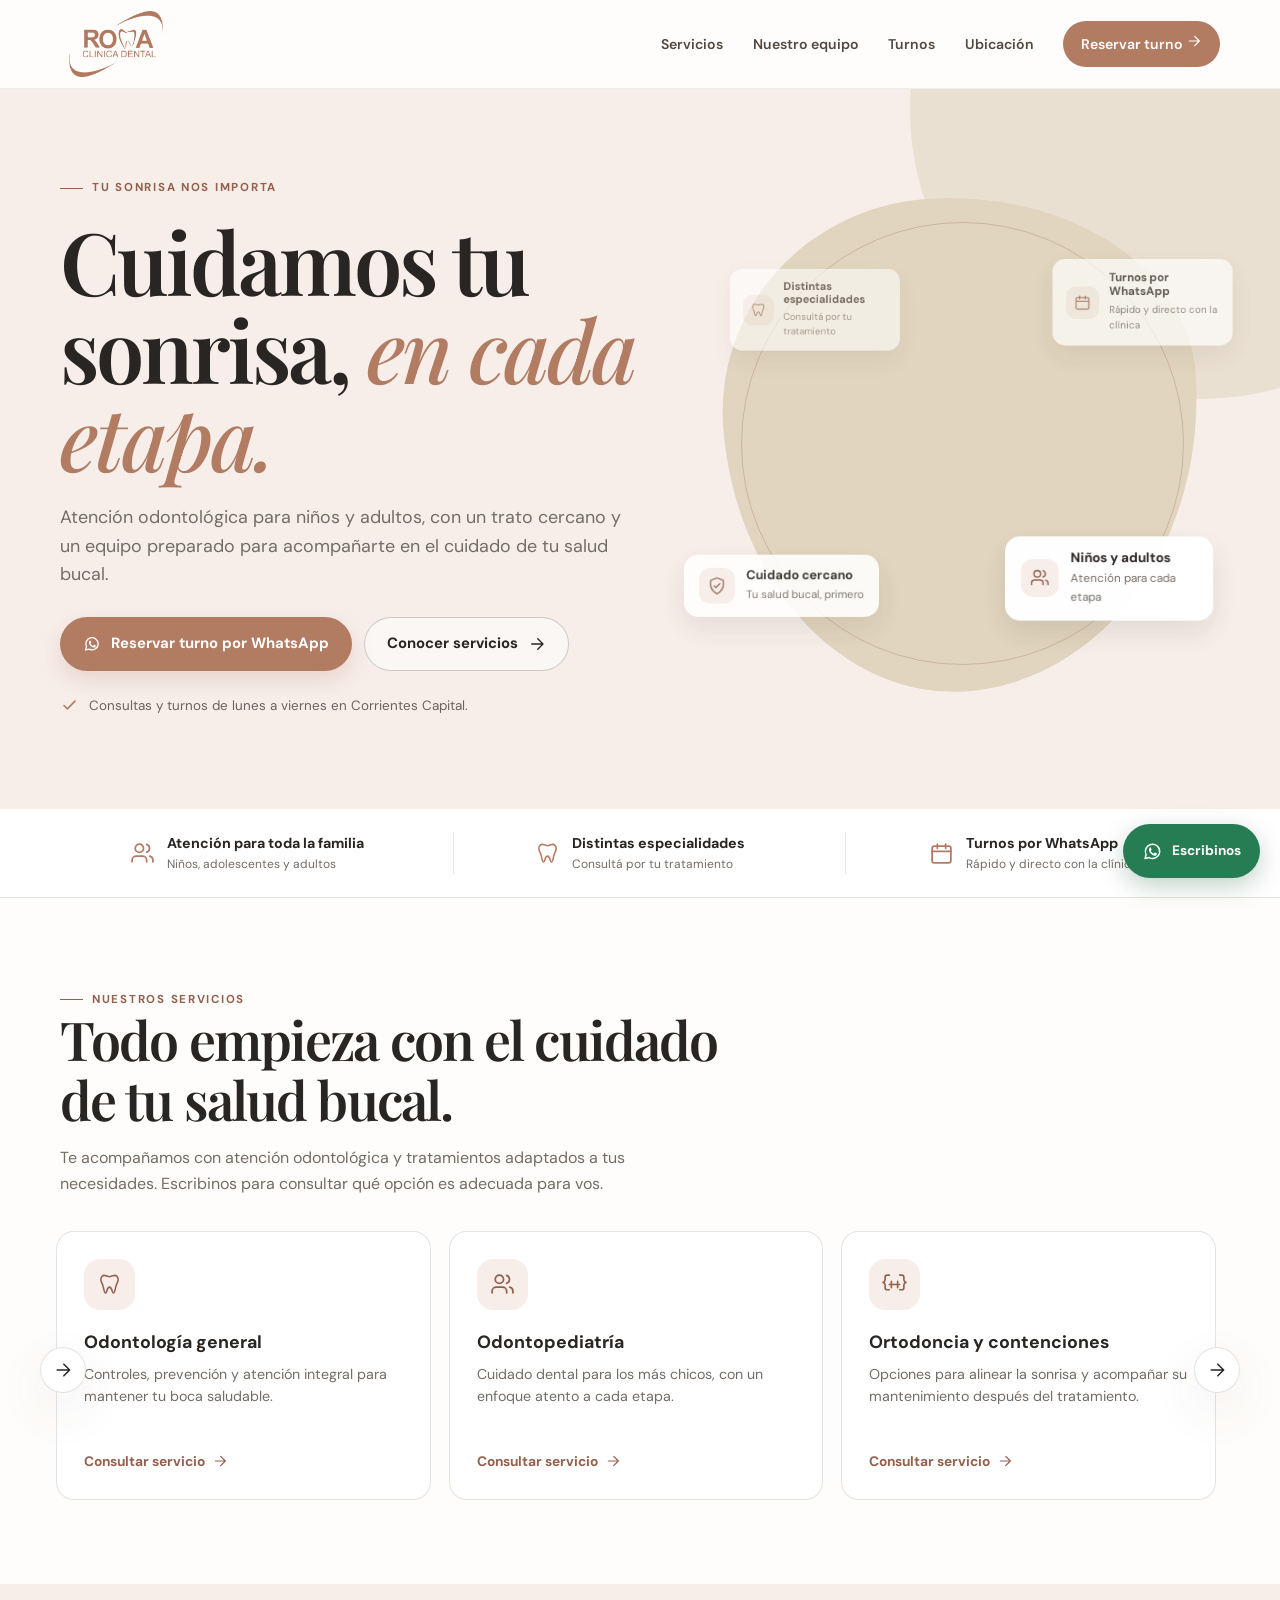
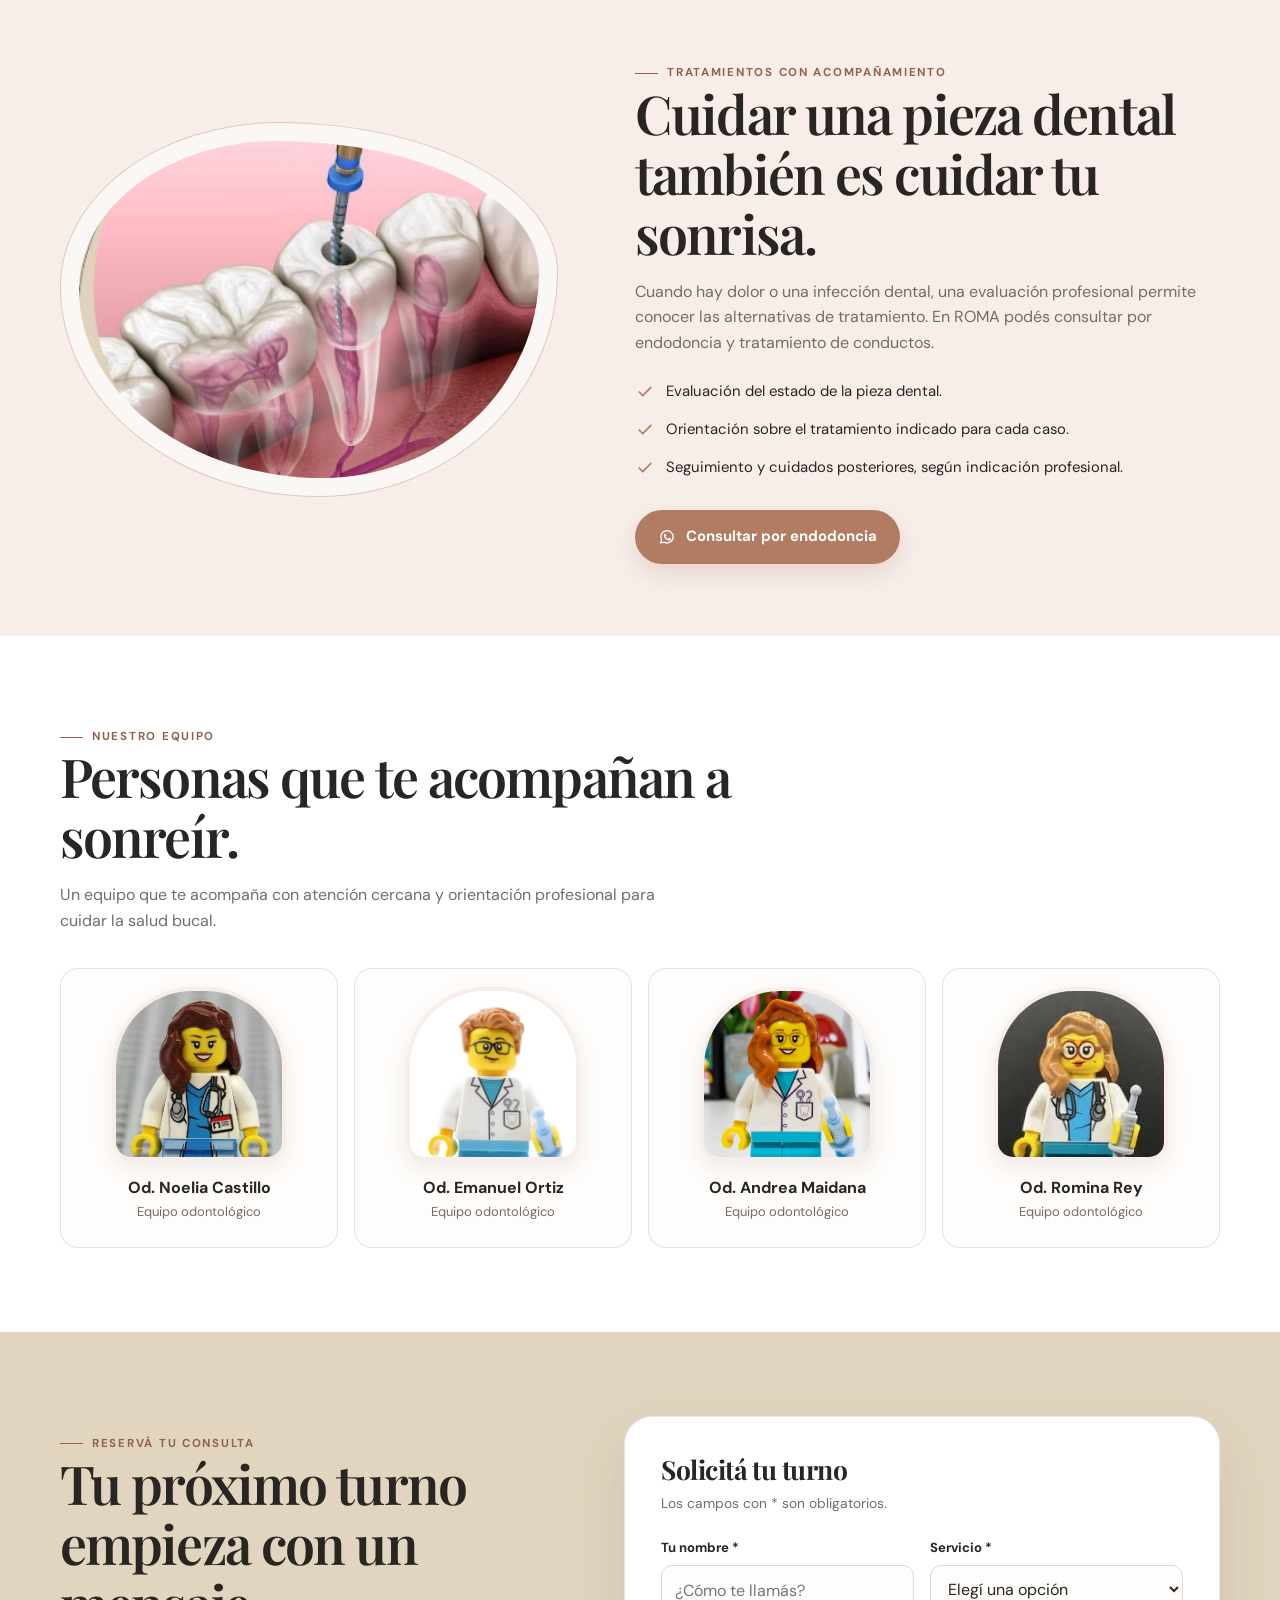
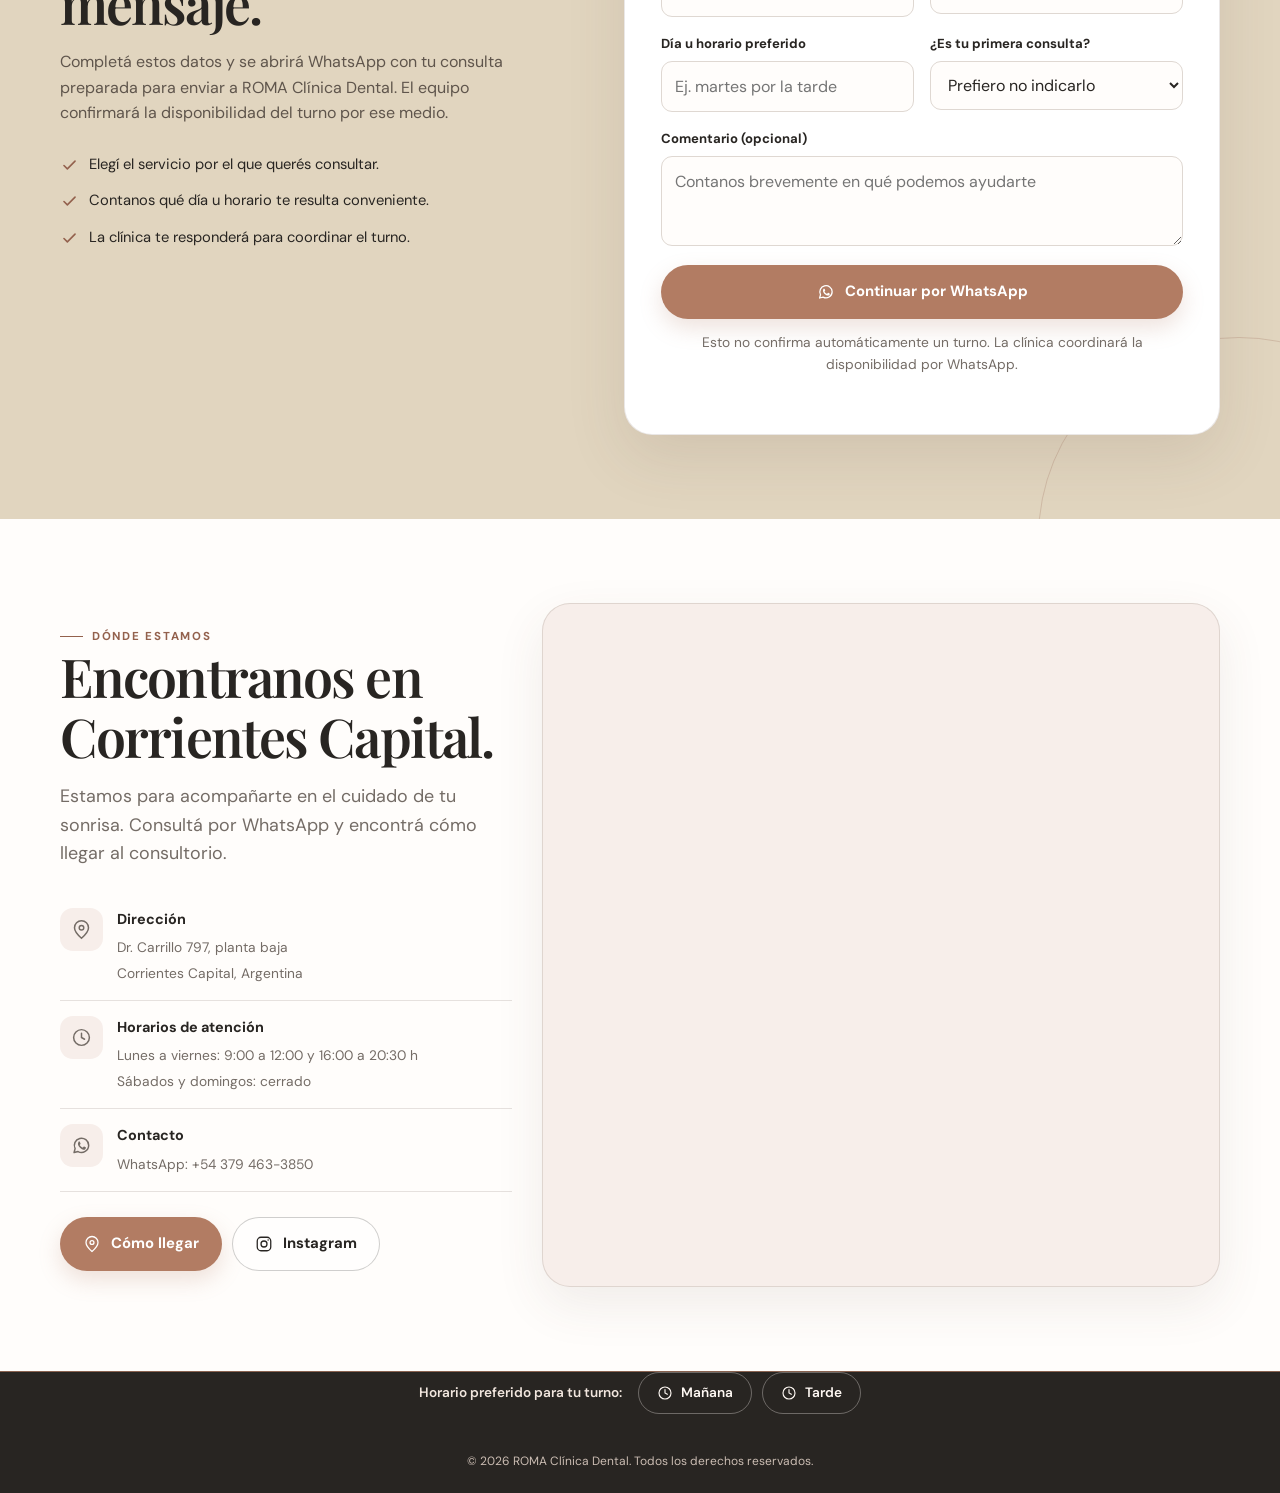
==== commit 3abe4b0a: "Footer: preferencia de horario mañana o tarde Dos botones en el footer (web y mobile) que abren What" ====
--- a/index.html
+++ b/index.html
@@ -200,7 +200,13 @@
     .footer-brand span { font-size: .78rem; color: #d2c5bc; }
     .footer-links { display: flex; flex-wrap: wrap; gap: 20px; }
     .footer-links a { color: #f1e6de; text-decoration: none; font-size: .85rem; }
-    .footer-bottom { display: flex; align-items: center; justify-content: center; text-align: center; padding-top: 20px; color: #cbbdb3; font-size: .75rem; }
+        .footer-pref { display: flex; flex-wrap: wrap; align-items: center; justify-content: center; gap: 12px 16px; padding-bottom: 18px; }
+    .footer-pref > span { color: #f1e6de; font-size: .85rem; font-weight: 600; }
+    .footer-pref-options { display: flex; gap: 10px; }
+    .footer-pref a { display: inline-flex; align-items: center; gap: 8px; border: 1px solid rgba(255,249,244,.32); border-radius: 999px; padding: 9px 18px; color: #fff9f4; text-decoration: none; font-size: .85rem; font-weight: 600; transition: background .2s ease, border-color .2s ease; }
+    .footer-pref a:hover { background: rgba(255,249,244,.1); border-color: rgba(255,249,244,.6); }
+    .footer-pref a svg { width: 16px; height: 16px; }
+.footer-bottom { display: flex; align-items: center; justify-content: center; text-align: center; padding-top: 20px; color: #cbbdb3; font-size: .75rem; }
     .footer-bottom p { margin: 0; }
     .whatsapp-float { position: fixed; z-index: 35; bottom: 22px; right: 20px; min-height: 54px; display: inline-flex; align-items: center; justify-content: center; gap: 9px; border-radius: 999px; padding: 13px 19px; color: white; background: #267d53; text-decoration: none; font-size: .85rem; font-weight: 700; box-shadow: 0 8px 25px rgba(24,80,52,.26); transition: transform .2s ease, background .2s ease; }
     .whatsapp-float:hover { transform: translateY(-3px); background: #1f6e48; }
@@ -283,6 +289,8 @@
       .map-card, .map-card iframe { min-height: 350px; }
       .closing-cta { padding: 48px 0; }
       .closing-card { padding: 38px 20px; }
+      .footer-pref { flex-direction: column; align-items: stretch; text-align: center; }
+      .footer-pref-options { justify-content: center; }
       .footer-top { align-items: flex-start; flex-direction: column; }
       .footer-links { gap: 14px 20px; }
       .footer-bottom { align-items: flex-start; flex-direction: column; }
@@ -501,6 +509,13 @@
 
   <footer class="site-footer">
     <div class="container">
+      <div class="footer-pref">
+        <span>Horario preferido para tu turno:</span>
+        <div class="footer-pref-options">
+          <a href="https://wa.me/5493794633850?text=Hola%2C%20ROMA%20Cl%C3%ADnica%20Dental.%20Quisiera%20coordinar%20un%20turno%20por%20la%20ma%C3%B1ana." target="_blank" rel="noopener"><svg><use href="#i-clock"/></svg> Mañana</a>
+          <a href="https://wa.me/5493794633850?text=Hola%2C%20ROMA%20Cl%C3%ADnica%20Dental.%20Quisiera%20coordinar%20un%20turno%20por%20la%20tarde." target="_blank" rel="noopener"><svg><use href="#i-clock"/></svg> Tarde</a>
+        </div>
+      </div>
       <div class="footer-bottom"><p>© <span id="year"></span> ROMA Clínica Dental. Todos los derechos reservados.</p></div>
     </div>
   </footer>
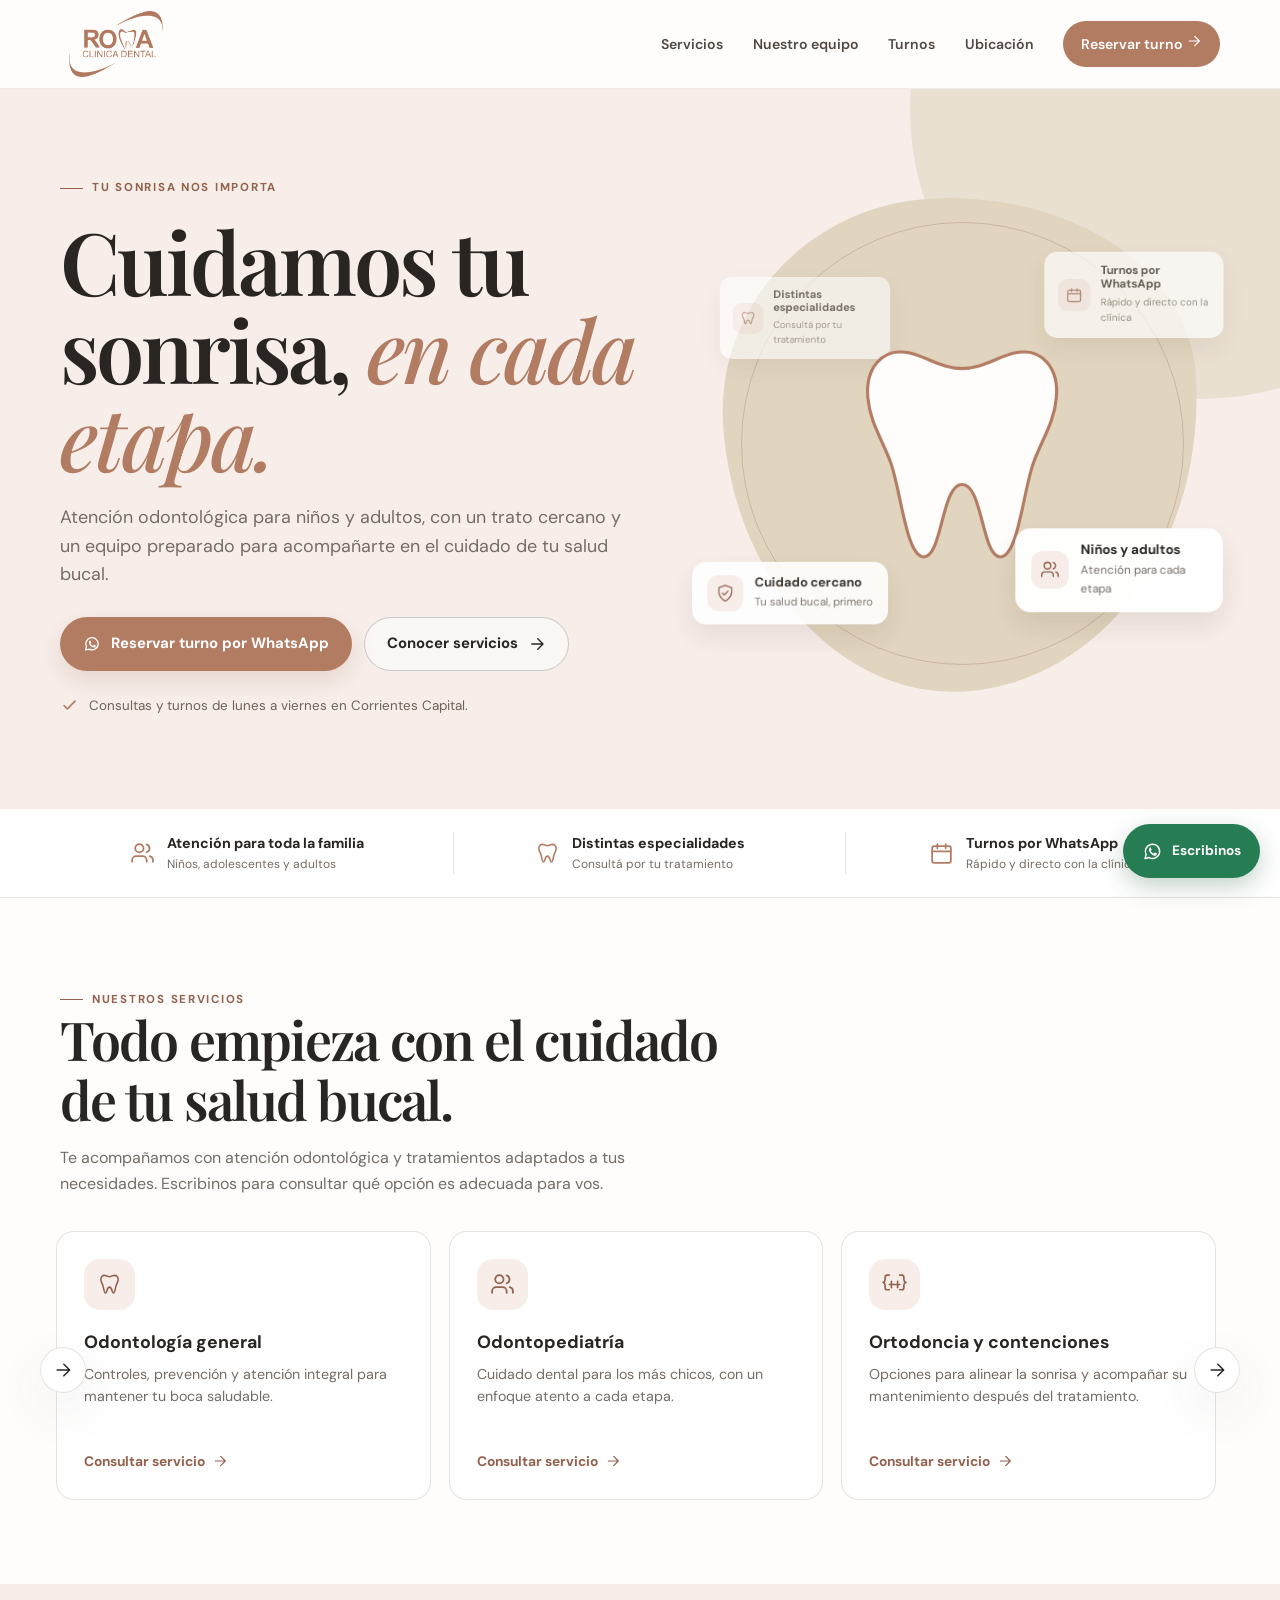
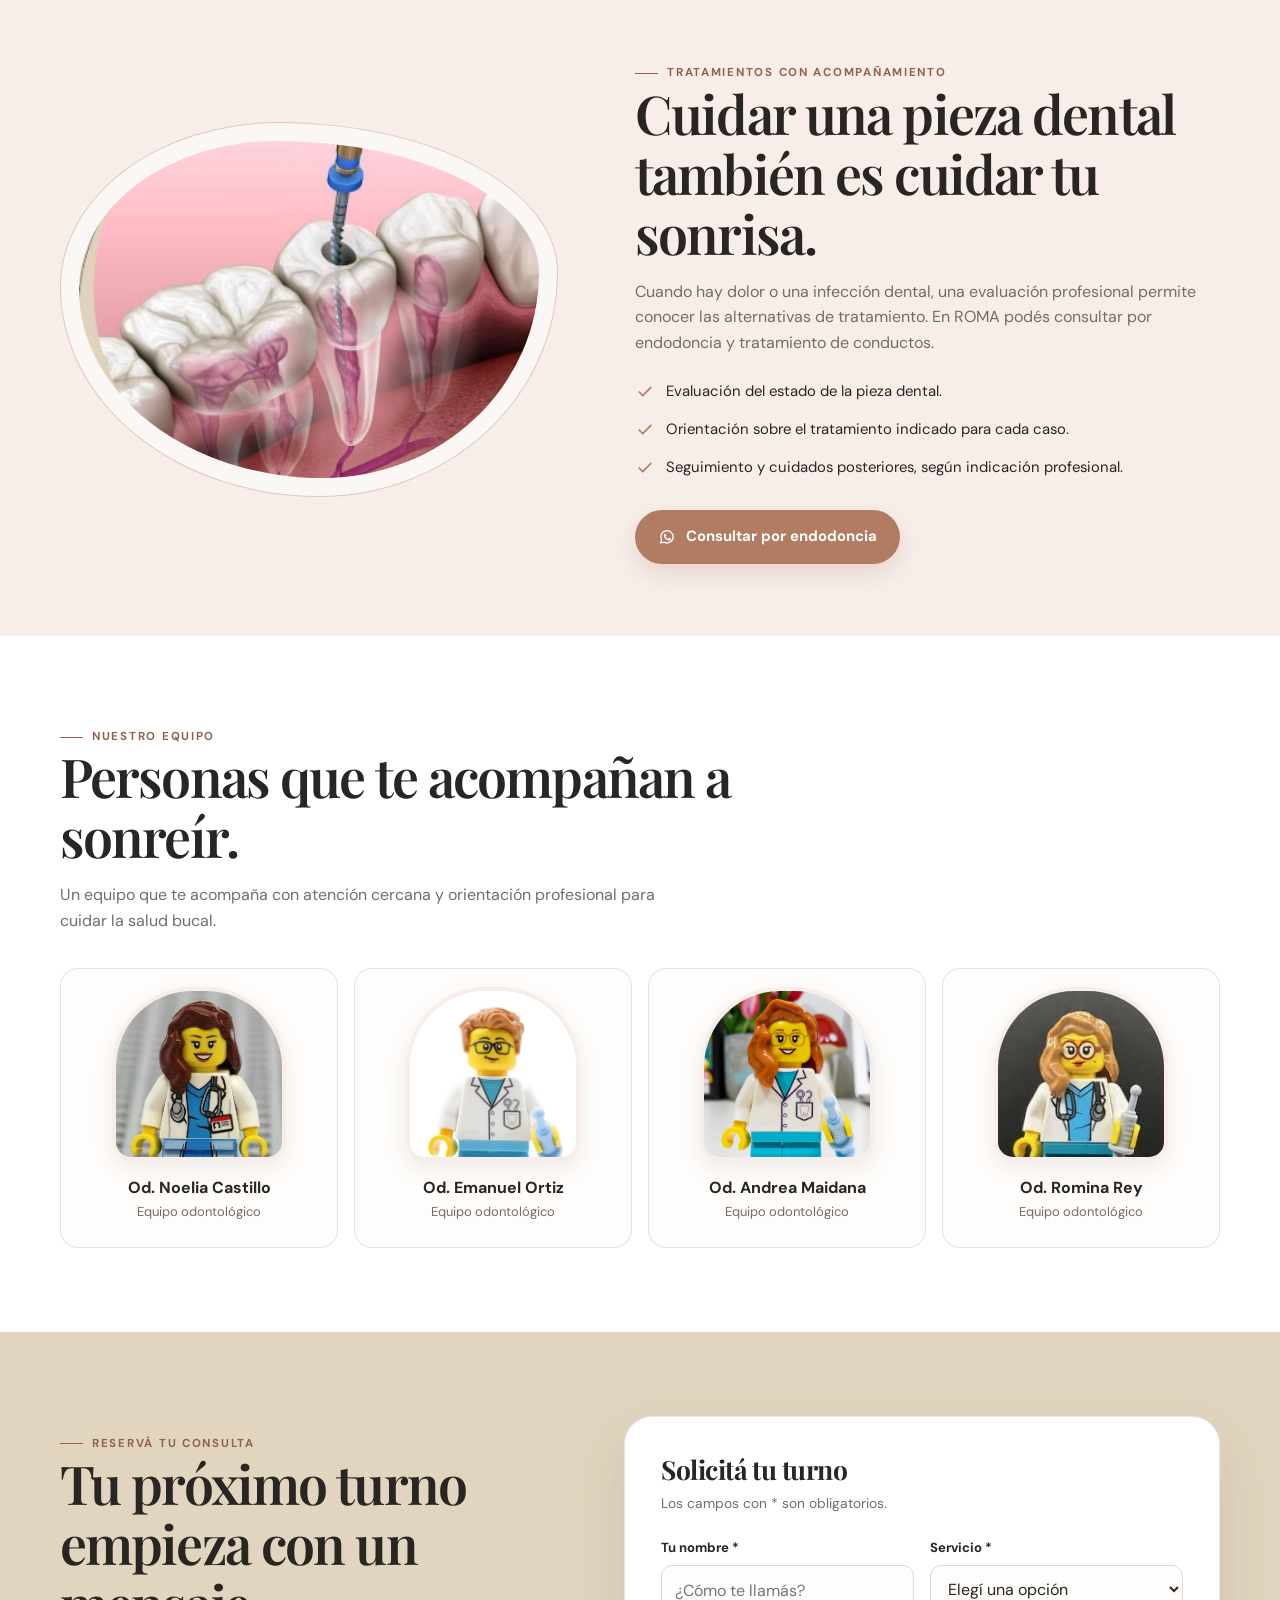
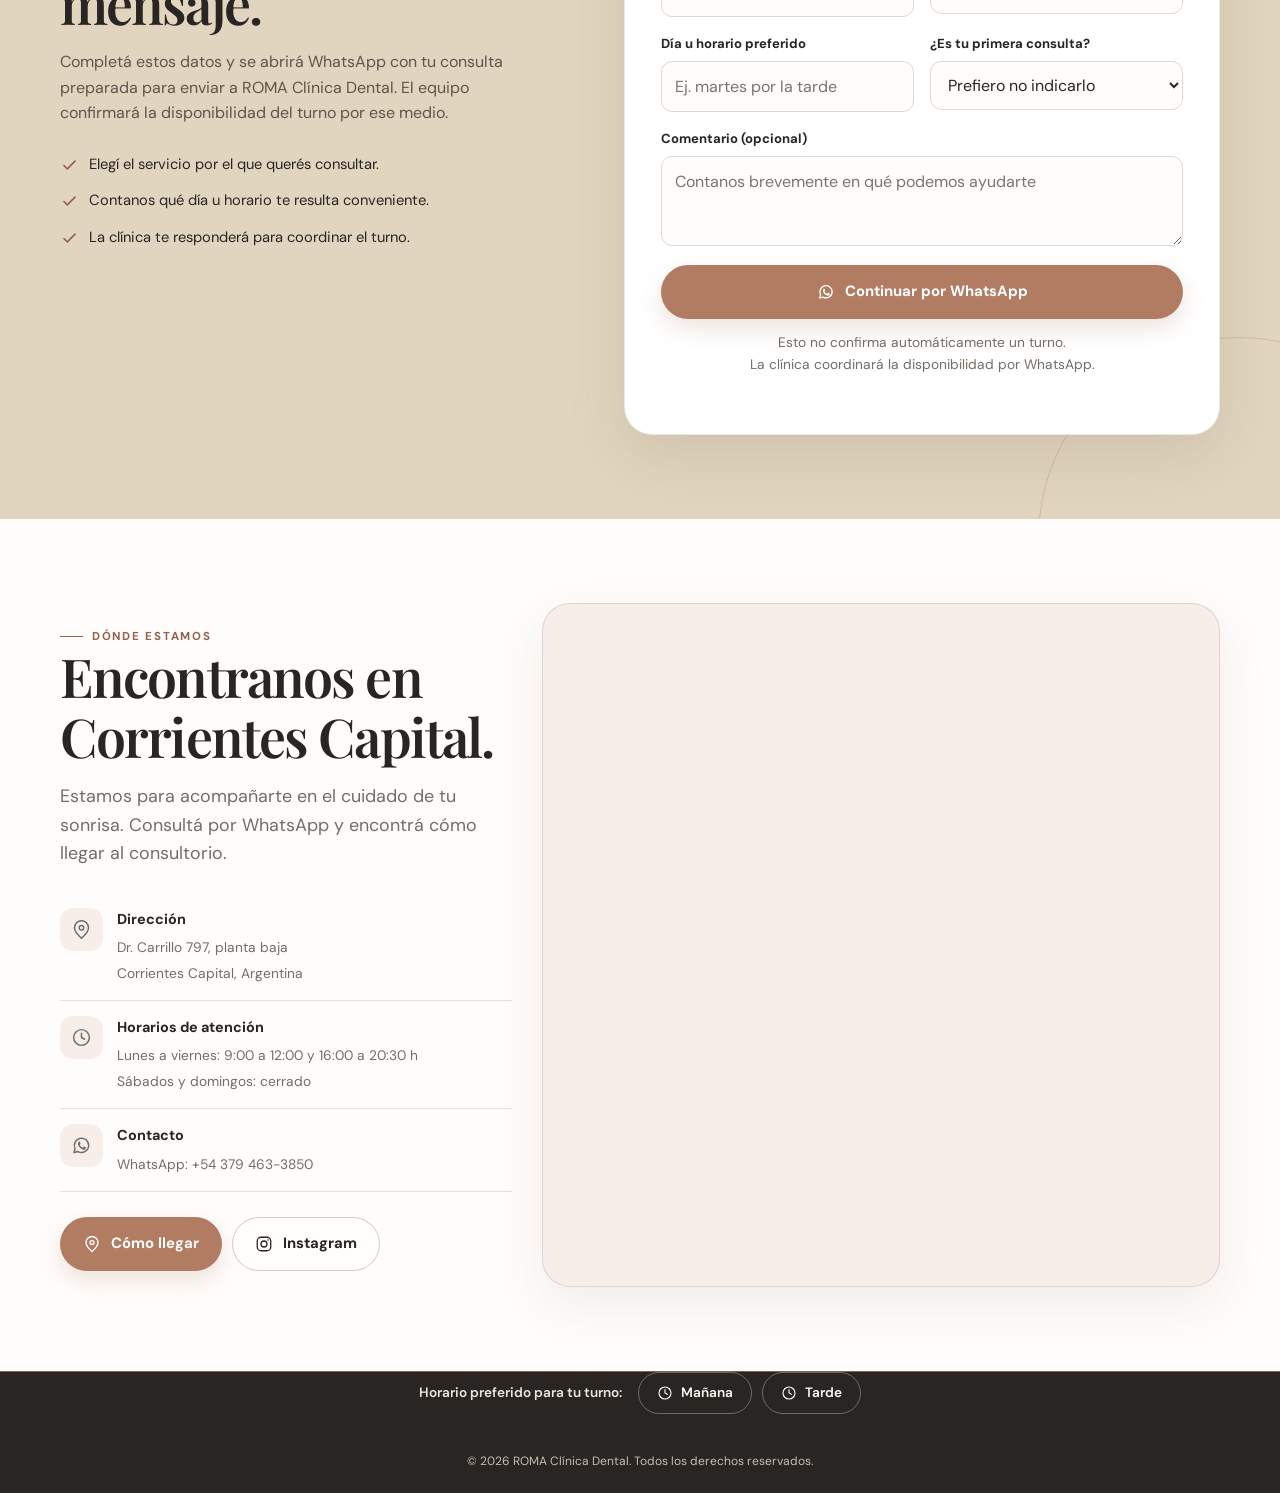
==== commit 9e60ce27: "Separa en dos líneas la aclaración del formulario de turnos Co-Authored-By: Claude Haiku 5.5 <norepl" ====
--- a/index.html
+++ b/index.html
@@ -175,6 +175,7 @@
     .field input:focus, .field select:focus, .field textarea:focus { border-color: var(--clay); box-shadow: 0 0 0 3px rgba(178,124,99,.13); }
     .form-submit { width: 100%; margin-top: 19px; }
     .form-fineprint { color: var(--muted); font-size: .73rem; margin: 12px 0 0; text-align: center; }
+    .fineprint-line { display: block; }
     .location-section { background: var(--paper); }
     .location-grid { display: grid; grid-template-columns: .8fr 1.2fr; gap: 30px; align-items: stretch; }
     .location-copy { padding: 16px 0; }
@@ -478,7 +479,7 @@
             <div class="field full"><label for="details">Comentario (opcional)</label><textarea id="details" name="details" placeholder="Contanos brevemente en qué podemos ayudarte"></textarea></div>
           </div>
           <button class="btn btn-primary form-submit" type="submit"><svg><use href="#i-whatsapp"/></svg> Continuar por WhatsApp</button>
-          <p class="form-fineprint">Esto no confirma automáticamente un turno. La clínica coordinará la disponibilidad por WhatsApp.</p>
+          <p class="form-fineprint"><span class="fineprint-line">Esto no confirma automáticamente un turno.</span><span class="fineprint-line">La clínica coordinará la disponibilidad por WhatsApp.</span></p>
         </form>
       </div>
     </section>
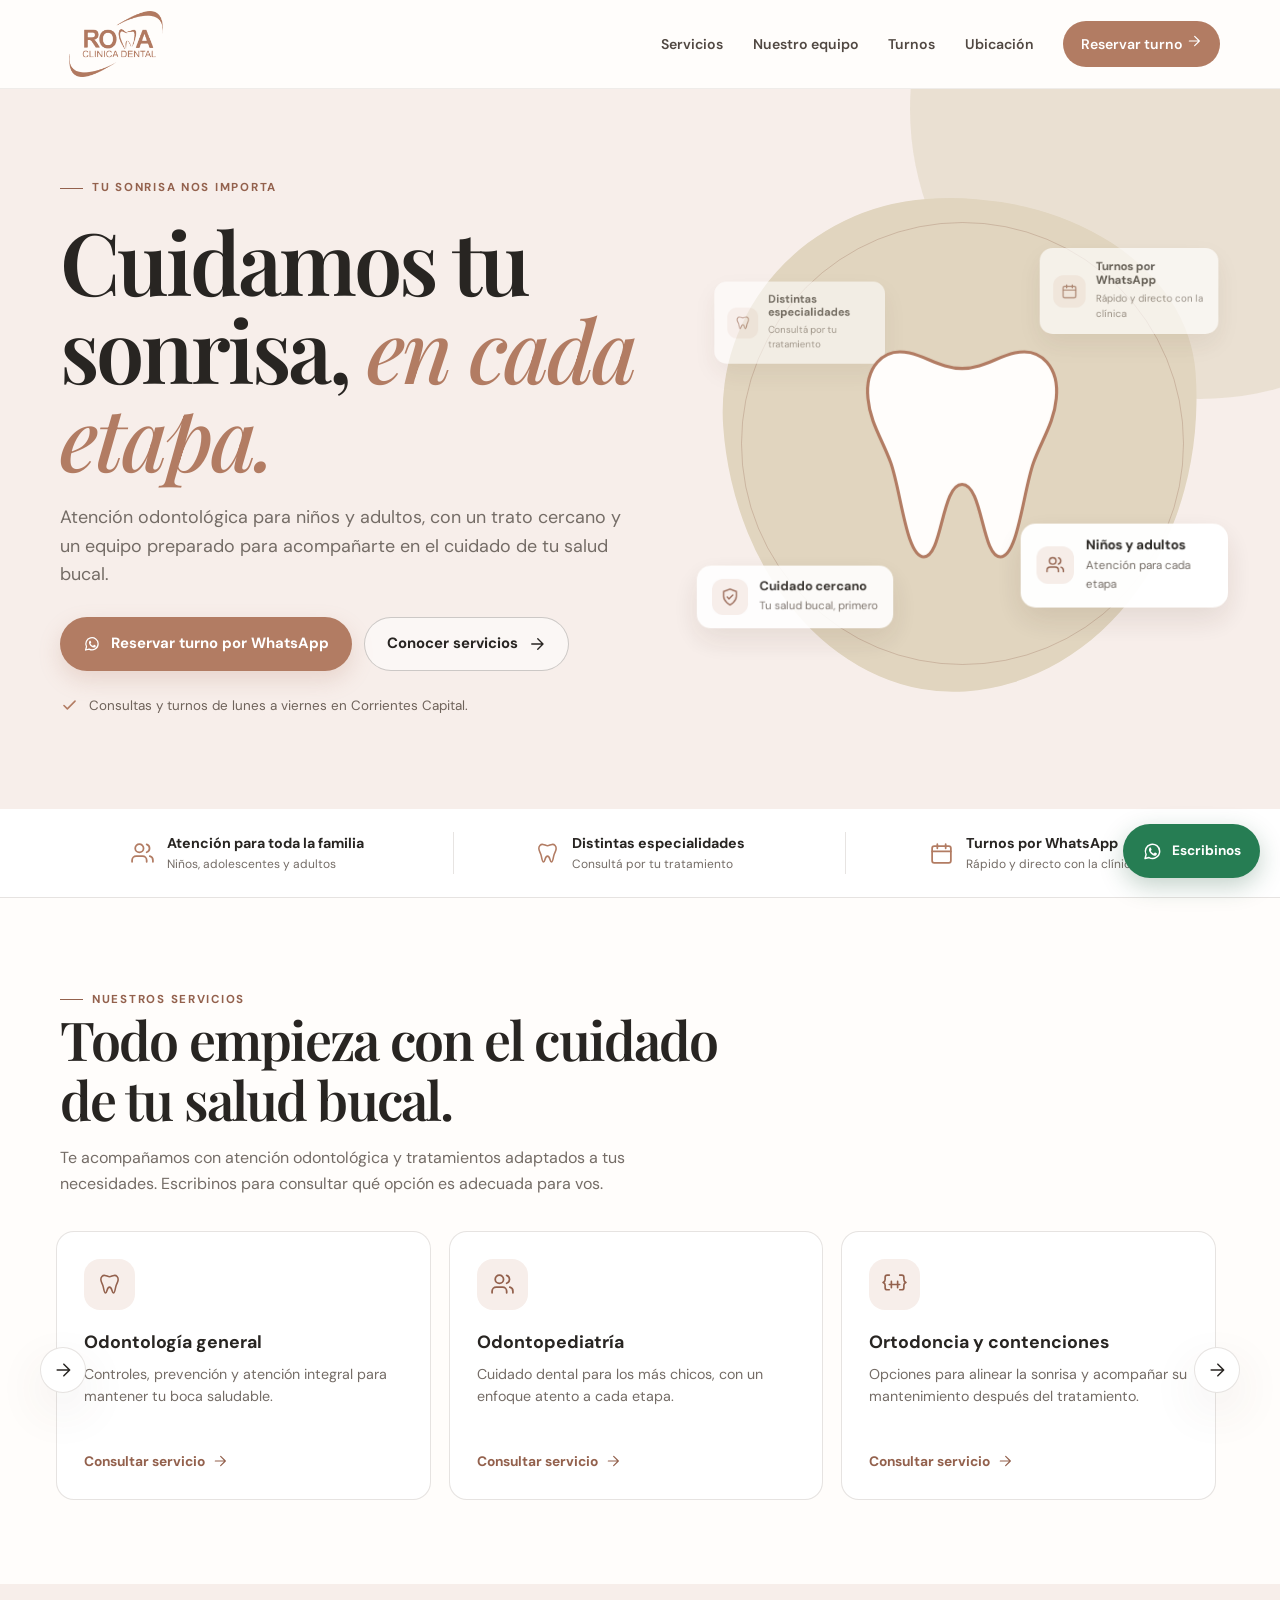
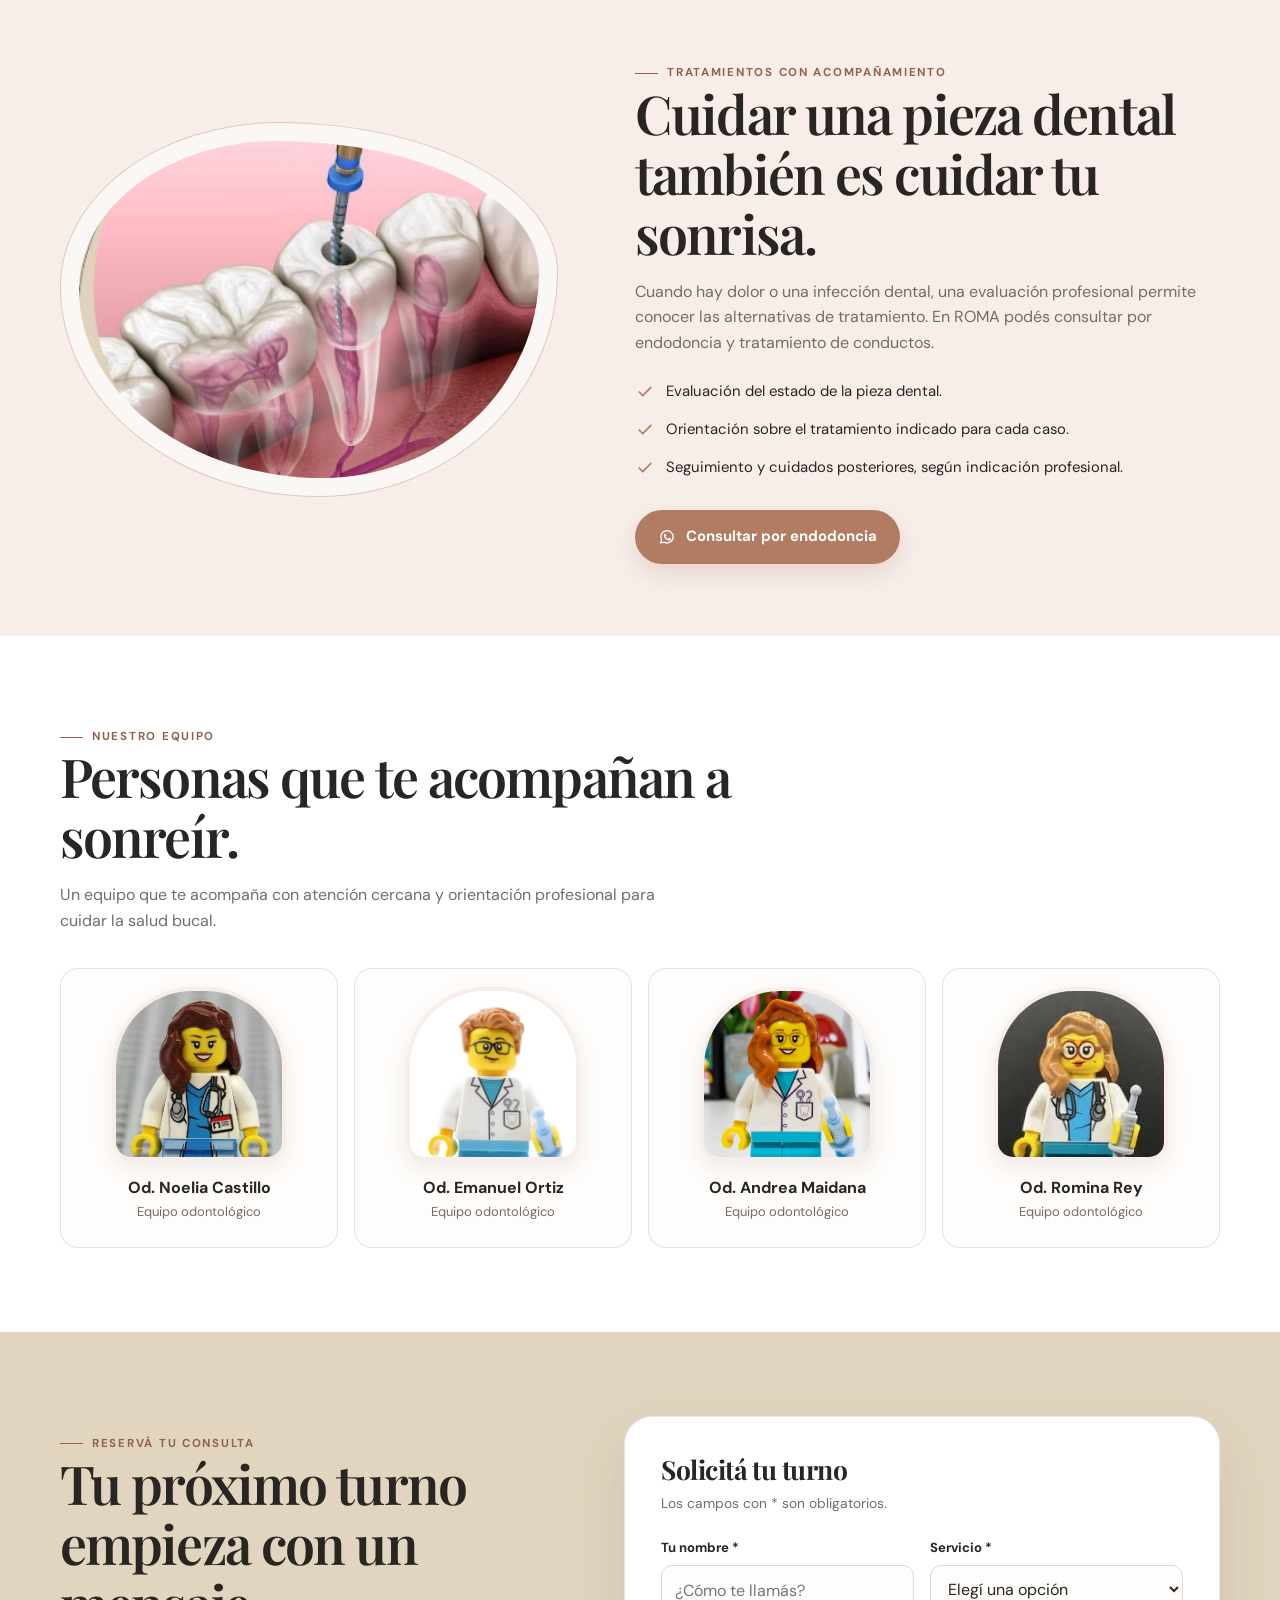
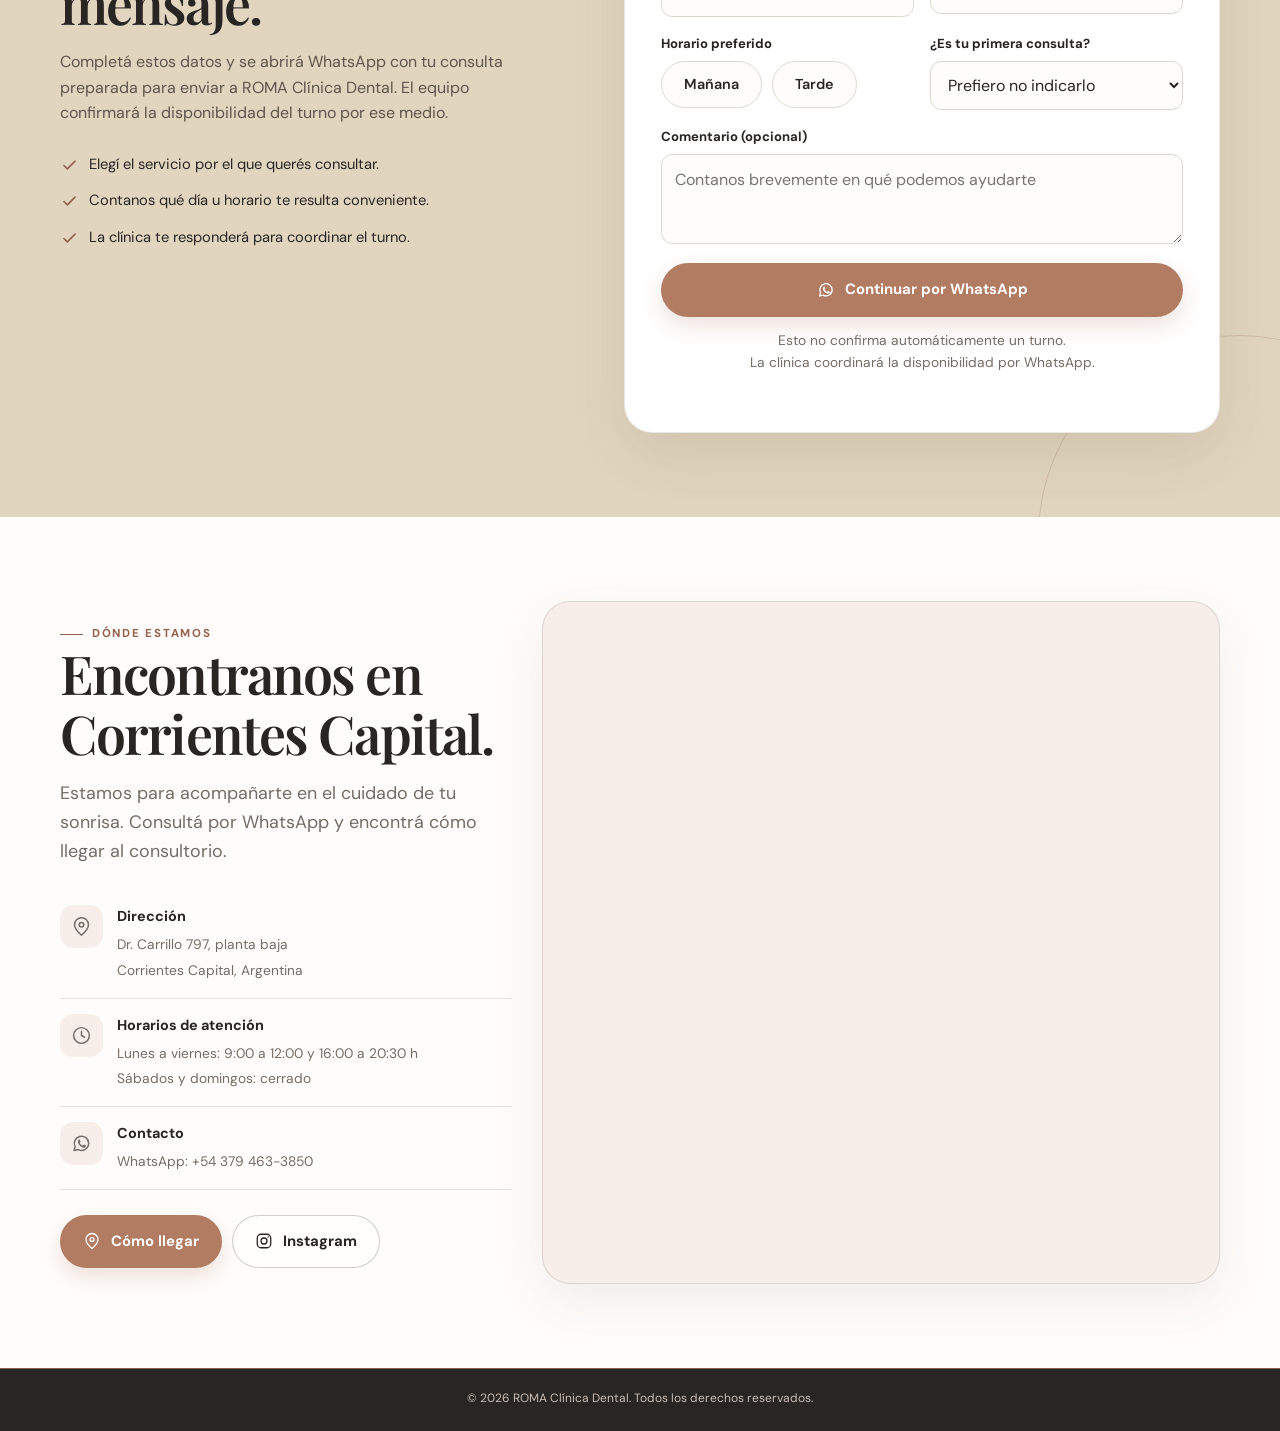
==== commit f2446d04: "Formulario: horario preferido con botones Mañana y Tarde Reemplaza el campo de texto por dos opcione" ====
--- a/index.html
+++ b/index.html
@@ -173,6 +173,15 @@
     .field input, .field select, .field textarea { border: 1px solid #dfd8d2; background: #fffdfb; color: var(--ink); border-radius: 11px; width: 100%; padding: 12px 13px; outline: none; transition: border-color .2s ease, box-shadow .2s ease; }
     .field textarea { resize: vertical; min-height: 90px; }
     .field input:focus, .field select:focus, .field textarea:focus { border-color: var(--clay); box-shadow: 0 0 0 3px rgba(178,124,99,.13); }
+    .pref-field { border: 0; padding: 0; margin: 0; min-width: 0; }
+    .pref-field legend { font-size: .82rem; font-weight: 700; padding: 0; margin-bottom: 7px; }
+    .pref-options { display: flex; gap: 10px; }
+    .pref-chip { position: relative; cursor: pointer; }
+    .pref-chip input { position: absolute; opacity: 0; pointer-events: none; }
+    .pref-chip span { display: inline-block; padding: 11px 22px; border: 1px solid #dfd8d2; border-radius: 999px; background: #fffdfb; color: var(--ink); font-size: .9rem; font-weight: 600; transition: background .2s ease, border-color .2s ease, color .2s ease; }
+    .pref-chip:hover span { border-color: var(--clay); }
+    .pref-chip input:checked + span { background: var(--clay); border-color: var(--clay); color: #fff; }
+    .pref-chip input:focus-visible + span { box-shadow: 0 0 0 3px rgba(178,124,99,.25); }
     .form-submit { width: 100%; margin-top: 19px; }
     .form-fineprint { color: var(--muted); font-size: .73rem; margin: 12px 0 0; text-align: center; }
     .fineprint-line { display: block; }
@@ -201,13 +210,7 @@
     .footer-brand span { font-size: .78rem; color: #d2c5bc; }
     .footer-links { display: flex; flex-wrap: wrap; gap: 20px; }
     .footer-links a { color: #f1e6de; text-decoration: none; font-size: .85rem; }
-        .footer-pref { display: flex; flex-wrap: wrap; align-items: center; justify-content: center; gap: 12px 16px; padding-bottom: 18px; }
-    .footer-pref > span { color: #f1e6de; font-size: .85rem; font-weight: 600; }
-    .footer-pref-options { display: flex; gap: 10px; }
-    .footer-pref a { display: inline-flex; align-items: center; gap: 8px; border: 1px solid rgba(255,249,244,.32); border-radius: 999px; padding: 9px 18px; color: #fff9f4; text-decoration: none; font-size: .85rem; font-weight: 600; transition: background .2s ease, border-color .2s ease; }
-    .footer-pref a:hover { background: rgba(255,249,244,.1); border-color: rgba(255,249,244,.6); }
-    .footer-pref a svg { width: 16px; height: 16px; }
-.footer-bottom { display: flex; align-items: center; justify-content: center; text-align: center; padding-top: 20px; color: #cbbdb3; font-size: .75rem; }
+    .footer-bottom { display: flex; align-items: center; justify-content: center; text-align: center; padding-top: 20px; color: #cbbdb3; font-size: .75rem; }
     .footer-bottom p { margin: 0; }
     .whatsapp-float { position: fixed; z-index: 35; bottom: 22px; right: 20px; min-height: 54px; display: inline-flex; align-items: center; justify-content: center; gap: 9px; border-radius: 999px; padding: 13px 19px; color: white; background: #267d53; text-decoration: none; font-size: .85rem; font-weight: 700; box-shadow: 0 8px 25px rgba(24,80,52,.26); transition: transform .2s ease, background .2s ease; }
     .whatsapp-float:hover { transform: translateY(-3px); background: #1f6e48; }
@@ -290,9 +293,7 @@
       .map-card, .map-card iframe { min-height: 350px; }
       .closing-cta { padding: 48px 0; }
       .closing-card { padding: 38px 20px; }
-      .footer-pref { flex-direction: column; align-items: stretch; text-align: center; }
-      .footer-pref-options { justify-content: center; }
-      .footer-top { align-items: flex-start; flex-direction: column; }
+          .footer-top { align-items: flex-start; flex-direction: column; }
       .footer-links { gap: 14px 20px; }
       .footer-bottom { align-items: flex-start; flex-direction: column; }
       .whatsapp-float { width: 56px; height: 56px; min-height: 0; padding: 0; right: 14px; bottom: 14px; }
@@ -474,7 +475,7 @@
           <div class="form-grid">
             <div class="field"><label for="patientName">Tu nombre *</label><input id="patientName" name="patientName" type="text" autocomplete="name" placeholder="¿Cómo te llamás?" required></div>
             <div class="field"><label for="serviceSelect">Servicio *</label><select id="serviceSelect" name="service" required><option value="" selected disabled>Elegí una opción</option><option>Odontología general</option><option>Odontopediatría</option><option>Ortodoncia</option><option>Contenciones</option><option>Endodoncia / tratamiento de conducto</option><option>Limpieza dental</option><option>Blanqueamiento / estética dental</option><option>Otro / no estoy seguro</option></select></div>
-            <div class="field"><label for="preferredDay">Día u horario preferido</label><input id="preferredDay" name="preferredDay" type="text" placeholder="Ej. martes por la tarde"></div>
+            <fieldset class="field pref-field"><legend>Horario preferido</legend><div class="pref-options"><label class="pref-chip"><input type="radio" name="preferredDay" value="Mañana"><span>Mañana</span></label><label class="pref-chip"><input type="radio" name="preferredDay" value="Tarde"><span>Tarde</span></label></div></fieldset>
             <div class="field"><label for="contactPreference">¿Es tu primera consulta?</label><select id="contactPreference" name="contactPreference"><option value="No lo indiqué">Prefiero no indicarlo</option><option>Sí, es mi primera consulta</option><option>No, ya me atendí en ROMA</option></select></div>
             <div class="field full"><label for="details">Comentario (opcional)</label><textarea id="details" name="details" placeholder="Contanos brevemente en qué podemos ayudarte"></textarea></div>
           </div>
@@ -510,13 +511,6 @@
 
   <footer class="site-footer">
     <div class="container">
-      <div class="footer-pref">
-        <span>Horario preferido para tu turno:</span>
-        <div class="footer-pref-options">
-          <a href="https://wa.me/5493794633850?text=Hola%2C%20ROMA%20Cl%C3%ADnica%20Dental.%20Quisiera%20coordinar%20un%20turno%20por%20la%20ma%C3%B1ana." target="_blank" rel="noopener"><svg><use href="#i-clock"/></svg> Mañana</a>
-          <a href="https://wa.me/5493794633850?text=Hola%2C%20ROMA%20Cl%C3%ADnica%20Dental.%20Quisiera%20coordinar%20un%20turno%20por%20la%20tarde." target="_blank" rel="noopener"><svg><use href="#i-clock"/></svg> Tarde</a>
-        </div>
-      </div>
       <div class="footer-bottom"><p>© <span id="year"></span> ROMA Clínica Dental. Todos los derechos reservados.</p></div>
     </div>
   </footer>
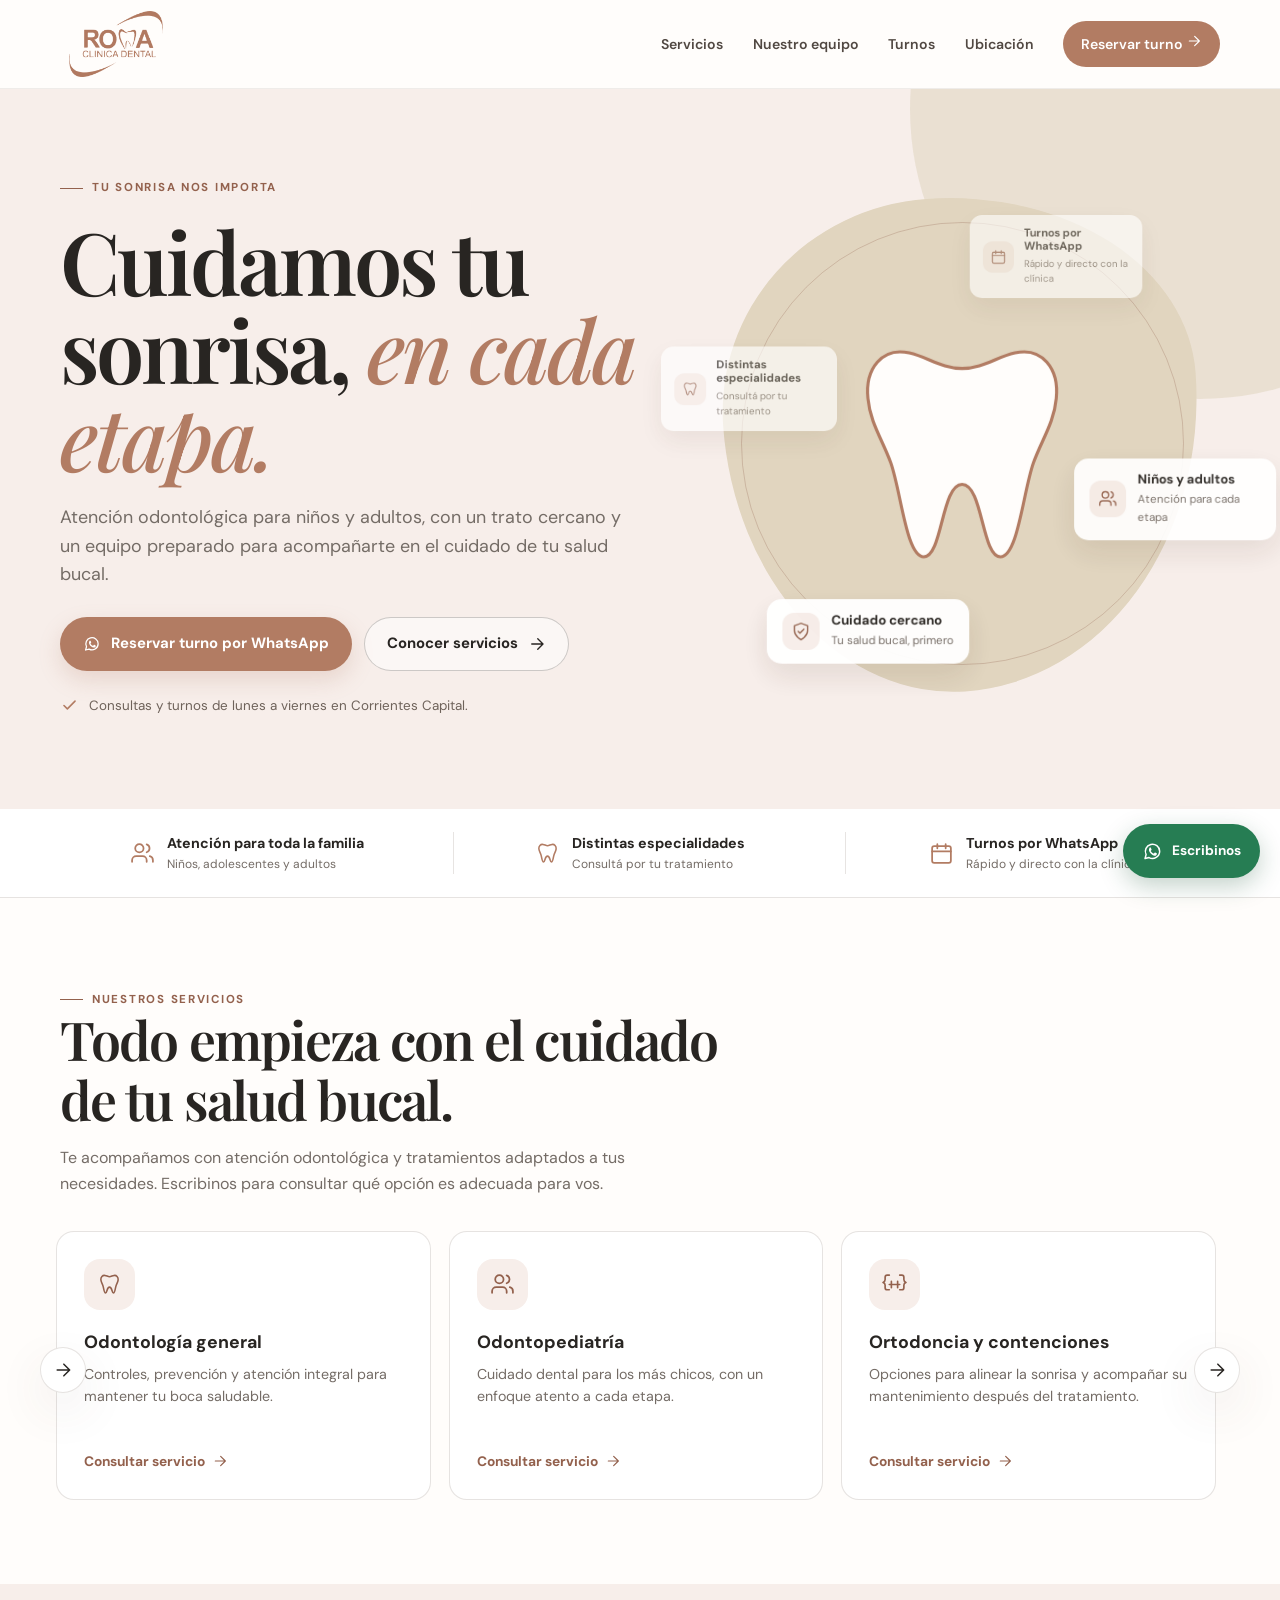
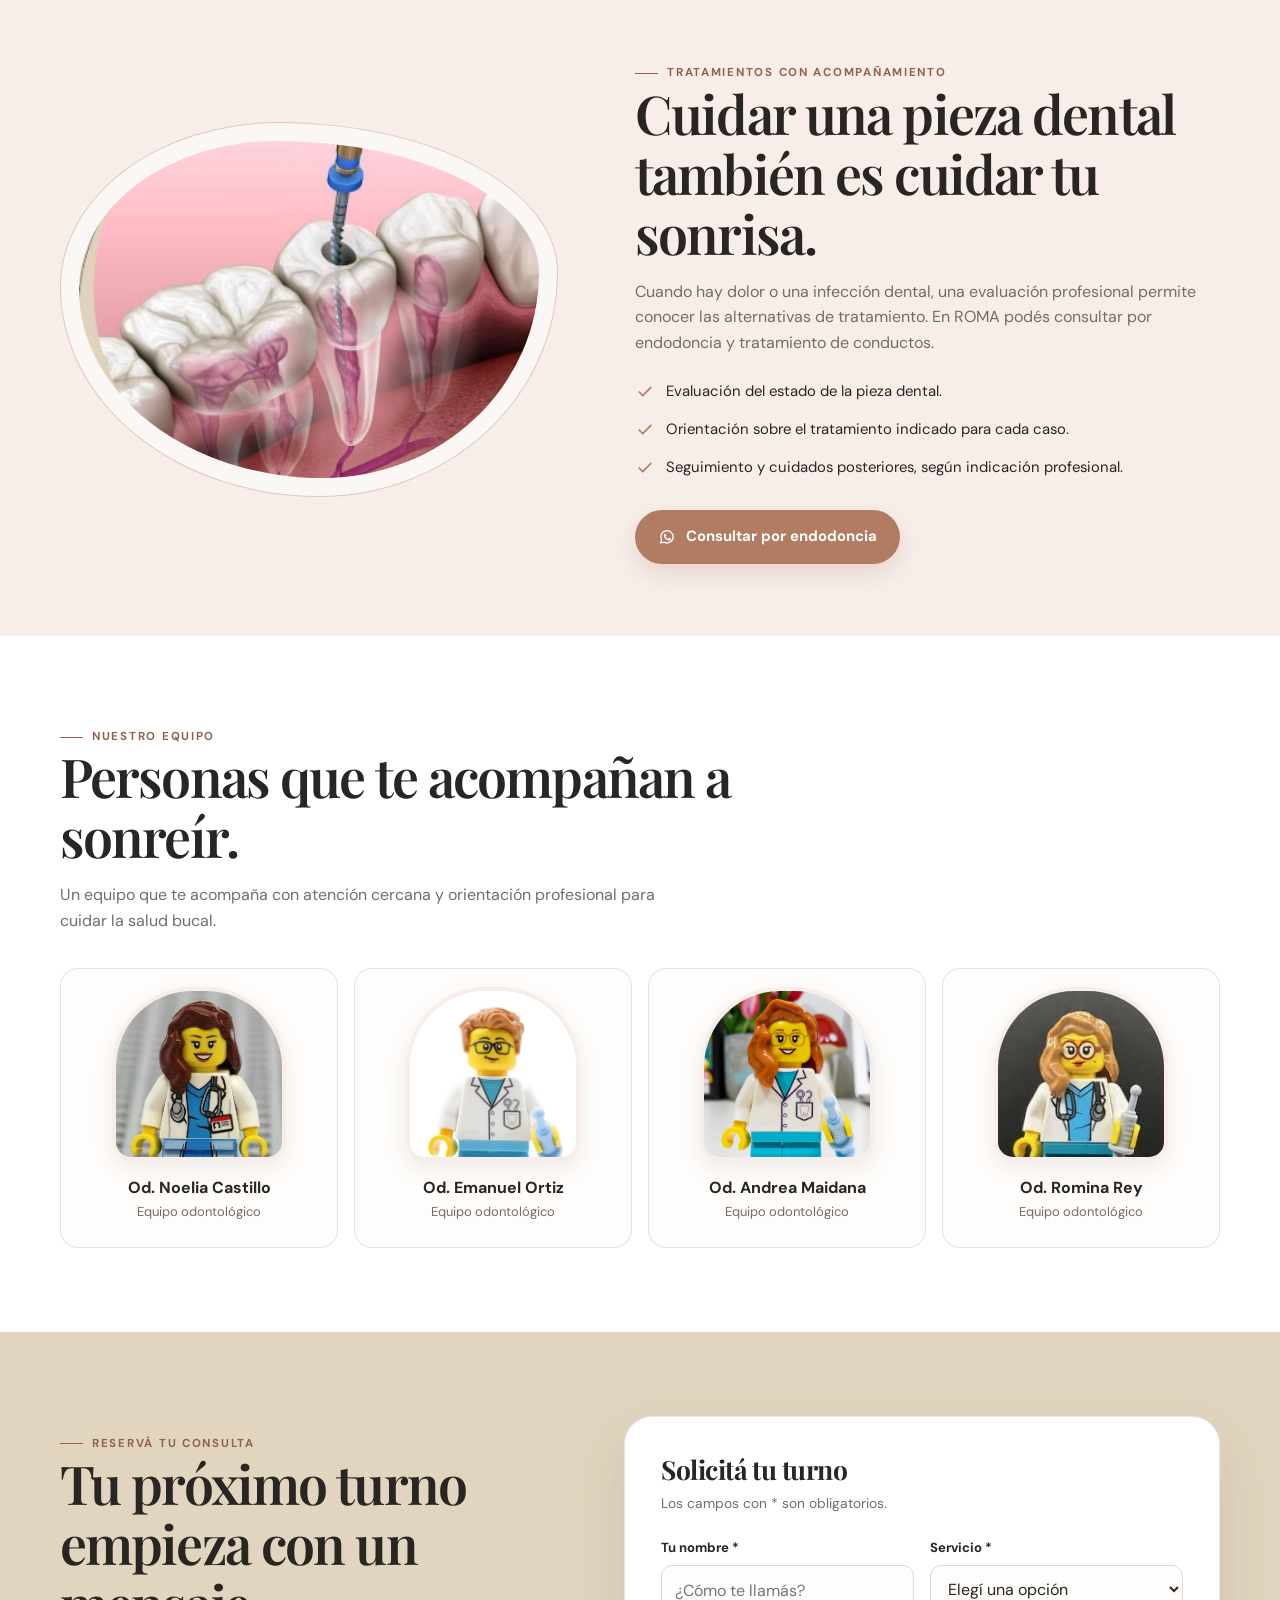
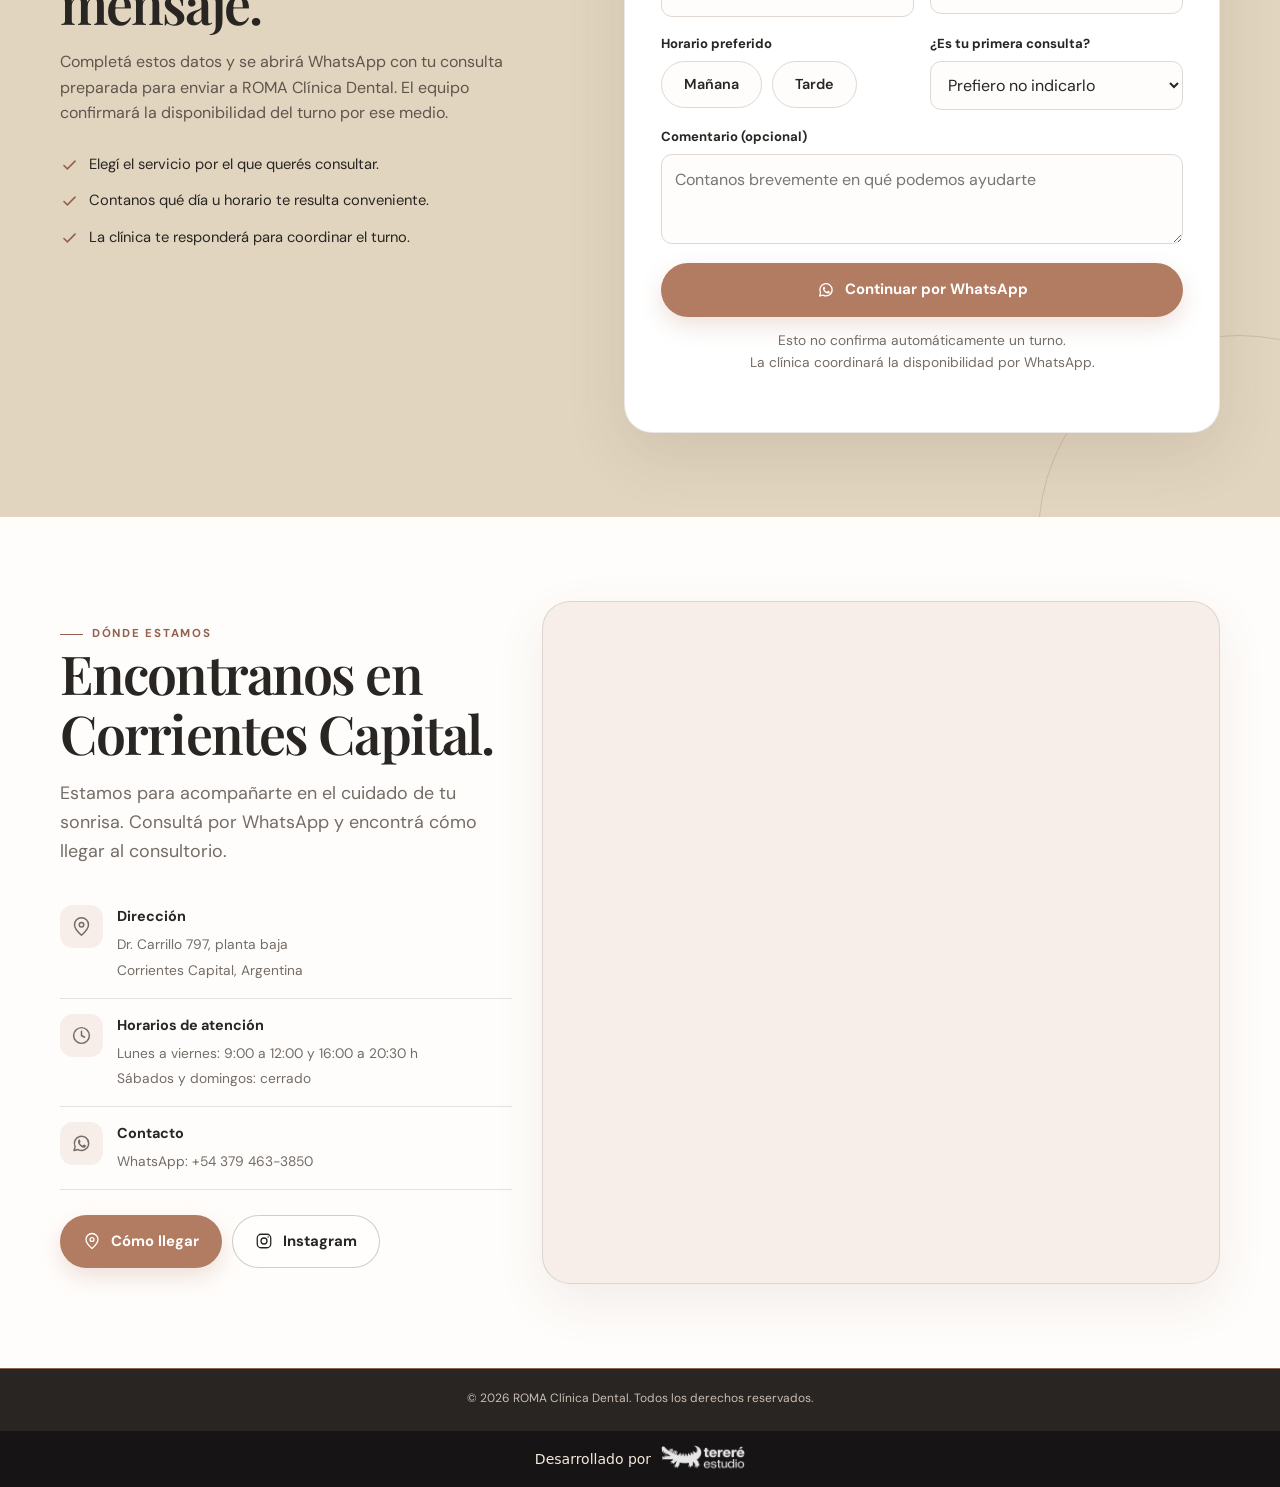
==== commit 7feef23e: "Agrega firma Desarrollado por Tereré Estudio debajo del footer Co-Authored-By: Claude Haiku 5.5 <nor" ====
--- a/index.html
+++ b/index.html
@@ -309,6 +309,12 @@
     @media (prefers-reduced-motion: reduce) {
       *, *::before, *::after { scroll-behavior: auto !important; transition-duration: .01ms !important; animation-duration: .01ms !important; animation-iteration-count: 1 !important; }
     }
+    .firma-te { background: #161415; padding: 14px 16px; text-align: center; }
+    .firma-te a { display: inline-flex; align-items: center; gap: 10px; color: #F3E9DA; text-decoration: none; font: 500 14px/1 system-ui, sans-serif; }
+    .firma-te img { height: 28px; width: auto; opacity: 0.9; }
+    .firma-te a:hover img, .firma-te a:focus-visible img { opacity: 1; }
+    .firma-te a:focus-visible { outline: 2px solid #9FBD2B; outline-offset: 4px; }
+    @media (max-width: 600px) { .firma-te img { height: 24px; } }
   </style>
   <script type="application/ld+json">
   {
@@ -514,6 +520,12 @@
       <div class="footer-bottom"><p>© <span id="year"></span> ROMA Clínica Dental. Todos los derechos reservados.</p></div>
     </div>
   </footer>
+  <div class="firma-te">
+    <a href="https://terereestudio.com.ar" rel="noopener">
+      <span>Desarrollado por</span>
+      <img src="assets/firma-terereestudio.webp" width="360" height="120" alt="Tereré Estudio" loading="lazy">
+    </a>
+  </div>
 
   <a class="whatsapp-float" href="https://wa.me/5493794633850?text=Hola%2C%20ROMA%20Cl%C3%ADnica%20Dental.%20Quisiera%20consultar%20por%20un%20turno." target="_blank" rel="noopener" aria-label="Escribir a ROMA Clínica Dental por WhatsApp"><svg><use href="#i-whatsapp"/></svg><span>Escribinos</span></a>
   <script>
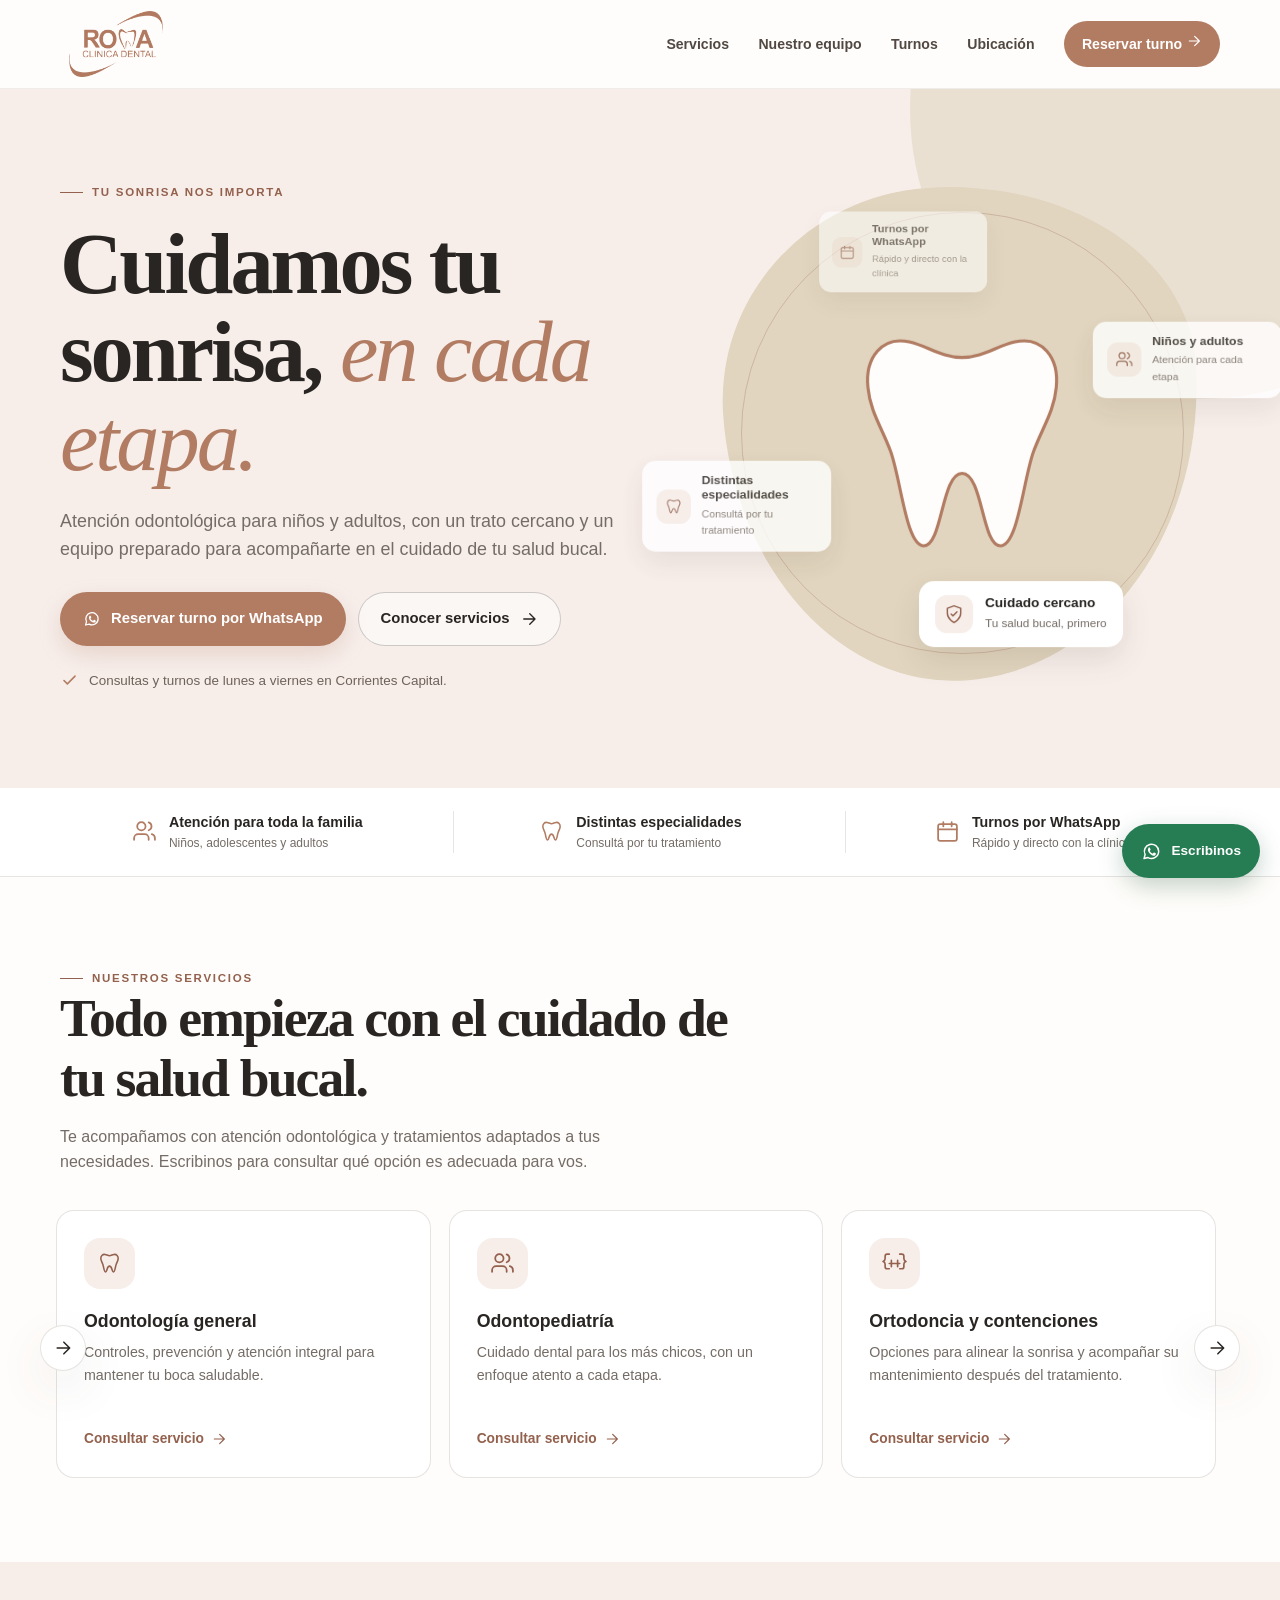
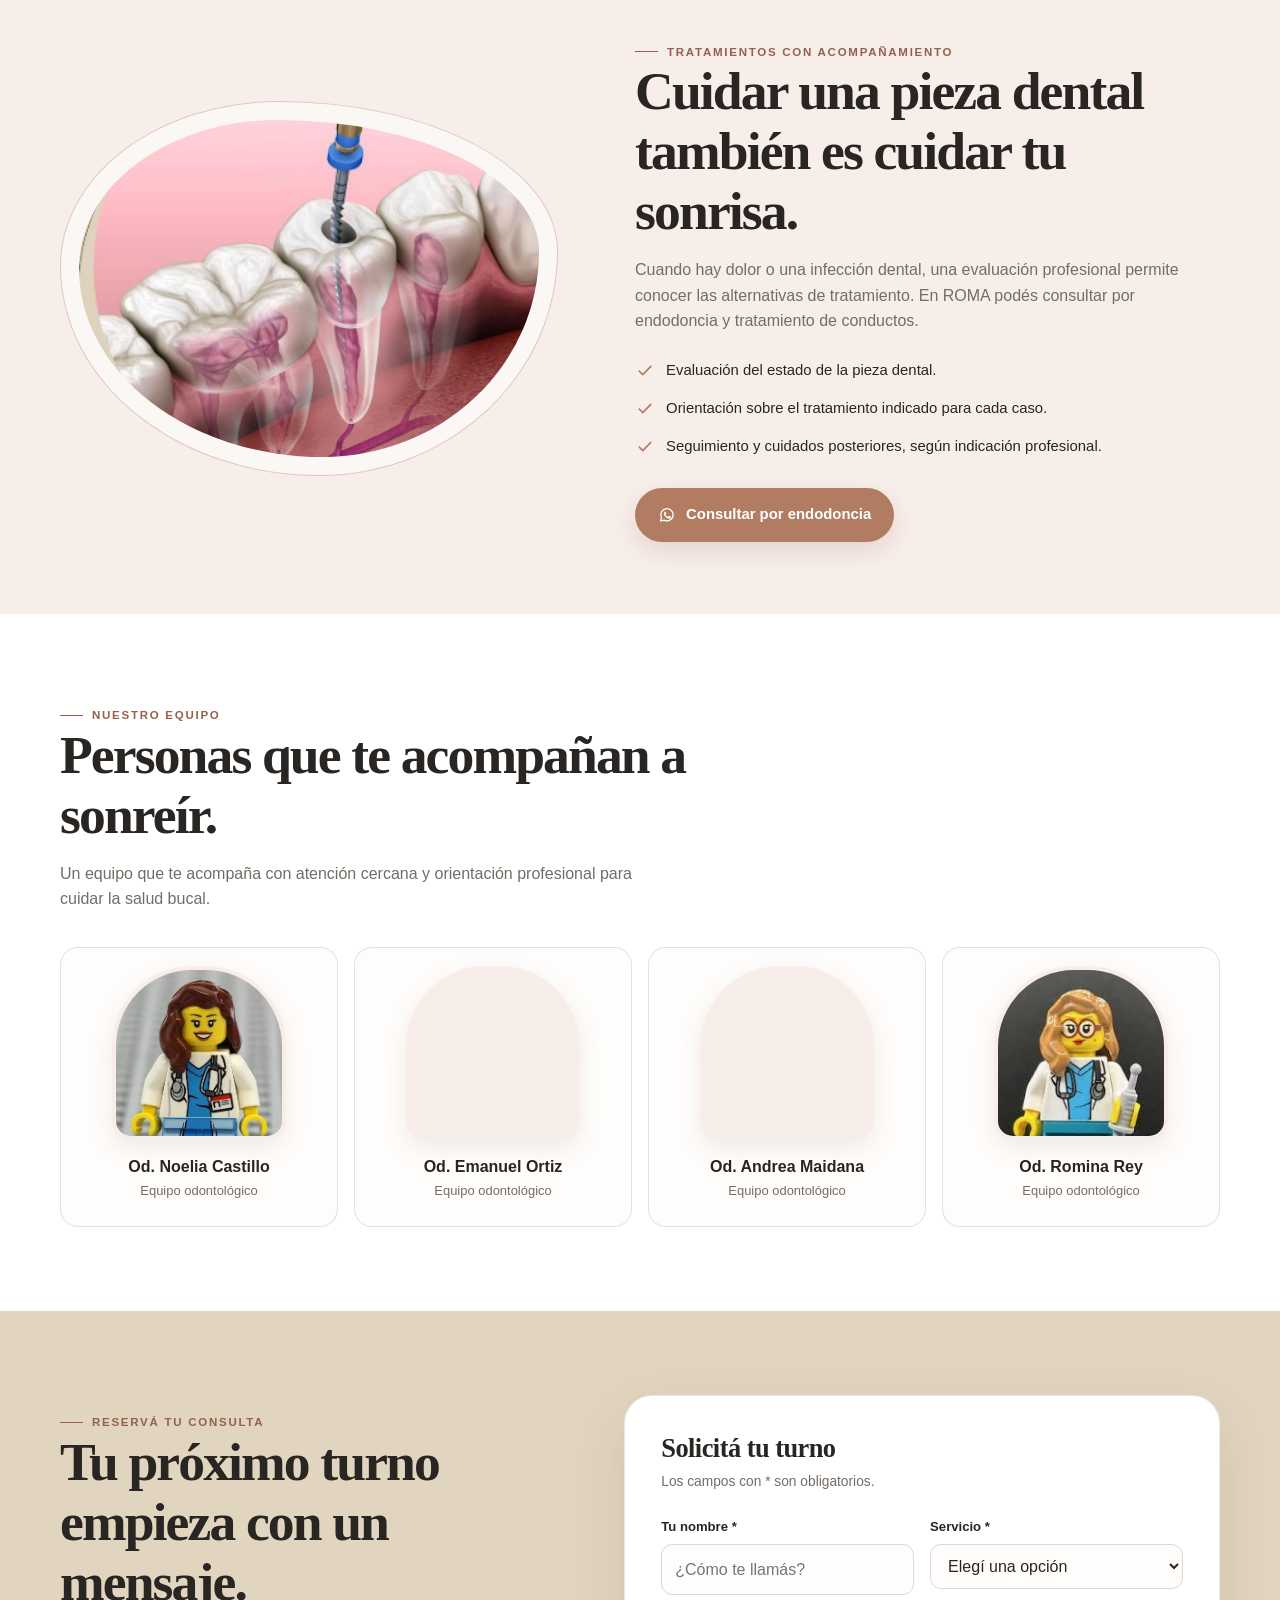
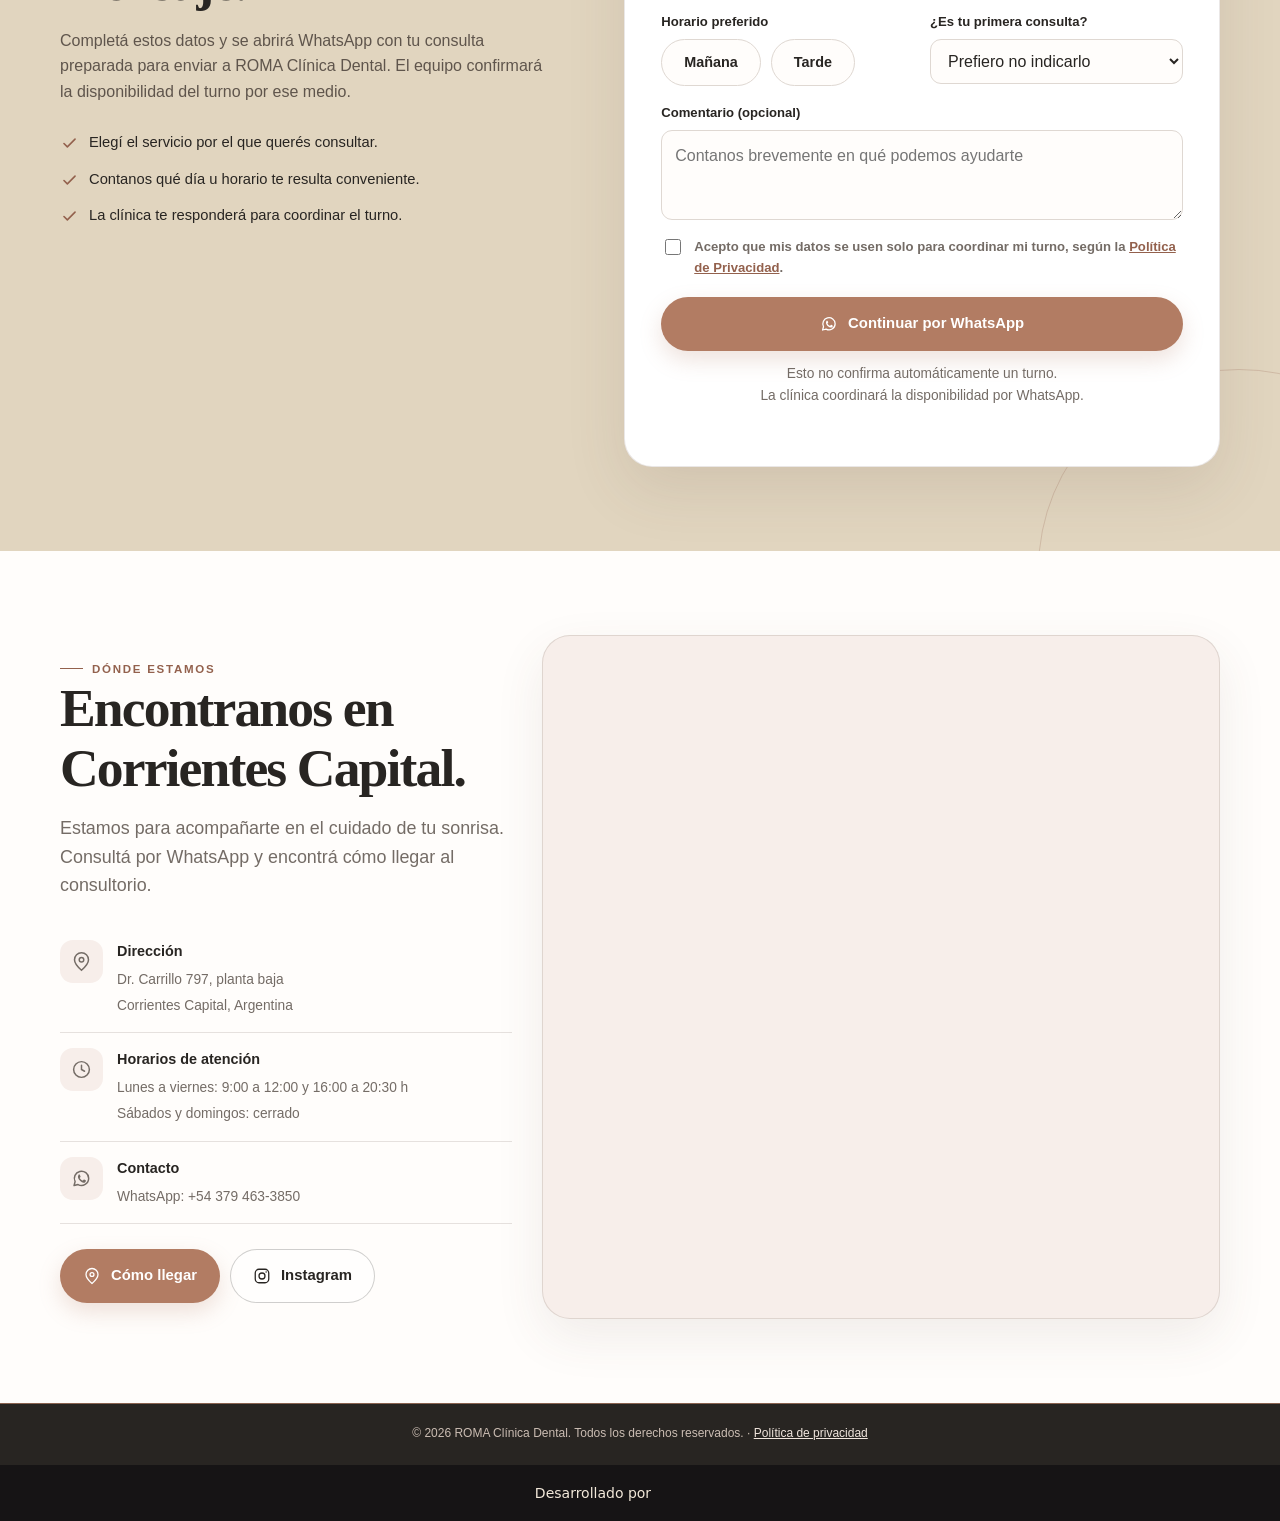
==== commit 1a811796: "Aplica protocolo de seguridad: CSP, cabeceras, formulario y privacidad - CSS y JS movidos a archivos" ====
--- a/index.html
+++ b/index.html
@@ -7,6 +7,8 @@
   <title>ROMA Clínica Dental | Odontología en Corrientes Capital</title>
   <meta name="description" content="En ROMA Clínica Dental cuidamos sonrisas de niños y adultos en Corrientes Capital. Odontología general, odontopediatría, ortodoncia, endodoncia y más. Reservá tu turno por WhatsApp.">
   <meta name="robots" content="index, follow">
+  <meta http-equiv="Content-Security-Policy" content="default-src 'self'; script-src 'self'; style-src 'self' https://fonts.googleapis.com; font-src 'self' https://fonts.gstatic.com; img-src 'self' data: https:; connect-src 'self'; frame-src https://www.google.com; form-action 'self'; base-uri 'self'; object-src 'none'; upgrade-insecure-requests">
+  <meta name="referrer" content="strict-origin-when-cross-origin">
   <meta property="og:type" content="website">
   <meta property="og:title" content="ROMA Clínica Dental | Tu sonrisa, en buenas manos">
   <meta property="og:description" content="Atención odontológica para niños y adultos en Corrientes Capital. Consultá y reservá tu turno por WhatsApp.">
@@ -15,307 +17,7 @@
   <link rel="preconnect" href="https://fonts.googleapis.com">
   <link rel="preconnect" href="https://fonts.gstatic.com" crossorigin>
   <link href="https://fonts.googleapis.com/css2?family=DM+Sans:wght@400;500;600;700&family=Playfair+Display:wght@500;600;700&display=swap" rel="stylesheet">
-  <style>
-    :root {
-      --sand: #e1d5bf;
-      --sand-dark: #cbb99b;
-      --blush: #f7eeea;
-      --blush-deep: #efded6;
-      --clay: #b27c63;
-      --clay-dark: #93614d;
-      --ink: #282522;
-      --muted: #746c66;
-      --paper: #fffdfb;
-      --line: rgba(83, 61, 48, .14);
-      --shadow: 0 18px 50px rgba(93, 68, 54, .09);
-      --radius-lg: 28px;
-      --radius-md: 18px;
-      --max: 1160px;
-    }
-    * { box-sizing: border-box; }
-    html { scroll-behavior: smooth; scroll-padding-top: 92px; }
-    body { margin: 0; background: var(--paper); color: var(--ink); font-family: 'DM Sans', Arial, sans-serif; line-height: 1.6; -webkit-font-smoothing: antialiased; }
-    img { max-width: 100%; display: block; }
-    a { color: inherit; }
-    button, input, select, textarea { font: inherit; }
-    .container { width: min(var(--max), calc(100% - 40px)); margin-inline: auto; }
-    .eyebrow { display: inline-flex; align-items: center; gap: 9px; color: var(--clay-dark); text-transform: uppercase; letter-spacing: .15em; font-size: .72rem; font-weight: 700; }
-    .eyebrow::before { content: ''; width: 23px; height: 1px; background: currentColor; }
-    h1, h2, h3, p { margin-top: 0; }
-    h1, h2, .serif { font-family: 'Playfair Display', Georgia, serif; font-weight: 600; letter-spacing: -.035em; }
-    h1 { font-size: clamp(2.7rem, 8vw, 5.4rem); line-height: 1.02; margin: 19px 0 22px; max-width: 750px; }
-    h1 em { color: var(--clay); font-weight: 500; }
-    h2 { font-size: clamp(2.05rem, 5vw, 3.35rem); line-height: 1.12; margin-bottom: 16px; }
-    h3 { line-height: 1.25; }
-    .lead { max-width: 580px; font-size: clamp(1rem, 2vw, 1.12rem); color: var(--muted); }
-    .section { padding: 84px 0; }
-    .section-head { max-width: 720px; margin-bottom: 35px; }
-    .section-head p { color: var(--muted); max-width: 610px; margin-bottom: 0; }
-    .btn { display: inline-flex; align-items: center; justify-content: center; gap: 10px; border: 1px solid transparent; border-radius: 999px; padding: 14px 22px; text-decoration: none; font-weight: 700; font-size: .93rem; transition: transform .2s ease, background .2s ease, box-shadow .2s ease; cursor: pointer; }
-    .btn:hover { transform: translateY(-2px); }
-    .btn-primary { color: white; background: var(--clay); box-shadow: 0 9px 22px rgba(178, 124, 99, .22); }
-    .btn-primary:hover { background: var(--clay-dark); }
-    .btn-secondary { color: var(--ink); border-color: rgba(40,37,34,.22); background: rgba(255,255,255,.5); }
-    .btn-secondary:hover { background: white; }
-    .btn svg { width: 18px; height: 18px; flex: 0 0 auto; }
-    .topbar { background: var(--ink); color: #fffaf5; font-size: .77rem; }
-    .topbar-inner { min-height: 35px; display: flex; align-items: center; justify-content: center; gap: 22px; text-align: center; }
-    .topbar a { text-decoration: none; }
-    .topbar-item { display: inline-flex; align-items: center; gap: 7px; }
-    .topbar svg { width: 14px; height: 14px; color: #dfb29b; }
-    .site-header { position: sticky; top: 0; z-index: 30; background: rgba(255,253,251,.94); backdrop-filter: blur(16px); border-bottom: 1px solid rgba(83,61,48,.09); }
-    .nav-wrap { height: 88px; display: flex; align-items: center; justify-content: space-between; gap: 24px; }
-    .brand { display: inline-flex; align-items: center; min-width: 0; width: 112px; text-decoration: none; }
-    .brand img { display:block; width: 112px; height: 66px; object-fit: contain; }
-    .brand-copy { display: flex; flex-direction: column; line-height: 1.15; }
-    .brand-copy strong { font-size: 1rem; letter-spacing: .13em; }
-    .brand-copy span { font-size: .66rem; color: var(--muted); letter-spacing: .09em; text-transform: uppercase; margin-top: 5px; }
-    .nav-links { display: flex; align-items: center; gap: clamp(15px, 2.3vw, 30px); }
-    .nav-links a { text-decoration: none; font-size: .88rem; font-weight: 600; color: #514842; transition: color .2s ease; }
-    .nav-links a:hover { color: var(--clay-dark); }
-    .nav-links .nav-cta { background: var(--clay); color: white; padding: 12px 18px; border-radius: 999px; }
-    .nav-links .nav-cta:hover { background: var(--clay-dark); color: white; }
-    .menu-toggle { display: none; border: 1px solid var(--line); background: white; border-radius: 50%; width: 44px; height: 44px; align-items: center; justify-content: center; color: var(--ink); }
-    .menu-toggle svg { width: 22px; height: 22px; }
-    .hero { position: relative; overflow: hidden; background: var(--blush); }
-    .hero::before { content: ''; position: absolute; width: 580px; height: 580px; border-radius: 50%; right: -210px; top: -270px; background: rgba(225,213,191,.55); }
-    .hero-grid { position: relative; display: grid; grid-template-columns: minmax(0, 1.06fr) minmax(360px, .94fr); gap: clamp(30px, 5vw, 72px); align-items: center; padding-top: 64px; padding-bottom: 75px; }
-    .hero-copy { padding: 18px 0; }
-    .hero-copy .lead { margin-bottom: 28px; }
-    .hero-actions { display: flex; flex-wrap: wrap; gap: 12px; }
-    .hero-note { margin-top: 24px; display: flex; align-items: center; gap: 10px; color: #6e625a; font-size: .84rem; }
-    .hero-note svg { color: var(--clay); width: 19px; height: 19px; }
-    .hero-visual { position: relative; min-height: 560px; display: grid; place-items: center; }
-    .hero-blob { position: absolute; width: min(100%, 475px); aspect-ratio: 1 / 1.04; background: var(--sand); border-radius: 46% 54% 53% 47% / 43% 39% 61% 57%; transform: rotate(-4deg); }
-    .hero-orbit { position: absolute; width: 86%; aspect-ratio: 1; border: 1px solid rgba(146,97,77,.27); border-radius: 50%; }
-    .tooth-card { position: relative; z-index: 2; width: min(78%, 330px); aspect-ratio: 1 / 1.1; display: flex; align-items: center; justify-content: center; background: linear-gradient(150deg, #fffdfb 0%, #f6e9e1 100%); border-radius: 47% 53% 40% 60% / 50% 43% 57% 50%; box-shadow: var(--shadow); border: 8px solid rgba(255,253,251,.55); }
-    .tooth-card svg { width: 66%; max-width: 240px; height: auto; overflow: visible; }
-
-    .tooth-stage { position: relative; z-index: 5; width: min(96%, 500px); height: 500px; display: grid; place-items: center; perspective: 900px; }
-    .tooth-3d { position: relative; width: 300px; height: 340px; transform-style: preserve-3d; animation: tooth-spin 14s linear infinite; }
-    .tooth-3d svg { position: absolute; inset: 0; width: 100%; height: 100%; overflow: visible; }
-    .tooth-layer { position: absolute; inset: 0; transform: translateZ(var(--z)); }
-    .tooth-stage:hover .tooth-3d { animation-play-state: paused; }
-    @keyframes tooth-spin { from { transform: rotateX(6deg) rotateY(0deg); } to { transform: rotateX(6deg) rotateY(360deg); } }
-    .orbit { position: absolute; inset: 0; pointer-events: none; }
-    .orbit-card { position: absolute; left: 50%; top: 50%; transition: none; will-change: transform; pointer-events: auto; max-width: 230px; }
-    @media (prefers-reduced-motion: reduce) { .tooth-3d { animation: none; } }
-    .float-card { position: absolute; z-index: 3; display: flex; align-items: center; gap: 12px; max-width: 210px; padding: 14px 16px; border-radius: 15px; background: white; box-shadow: 0 12px 30px rgba(80,56,43,.12); }
-    .float-card strong { display: block; font-size: .85rem; line-height: 1.2; }
-    .float-card small { display: block; color: var(--muted); font-size: .73rem; margin-top: 3px; }
-    .float-icon { width: 38px; height: 38px; display: grid; place-items: center; background: var(--blush); border-radius: 12px; flex-shrink: 0; color: var(--clay-dark); }
-    .float-icon svg { width: 20px; height: 20px; }
-    .float-top { top: 19%; right: -1%; }
-    .float-bottom { bottom: 13%; left: -3%; }
-    .trust-strip { background: white; border-bottom: 1px solid var(--line); }
-    .trust-grid { display: grid; grid-template-columns: repeat(3,1fr); padding: 23px 0; gap: 18px; }
-    .trust-item { display: flex; align-items: center; justify-content: center; gap: 12px; text-align: left; }
-    .trust-item + .trust-item { border-left: 1px solid var(--line); }
-    .trust-icon { color: var(--clay); width: 25px; height: 25px; flex-shrink: 0; }
-    .trust-item strong { display: block; font-size: .89rem; }
-    .trust-item span { display: block; color: var(--muted); font-size: .75rem; }
-    .services-section { background: var(--paper); }
-    .carousel-wrap { position: relative; }
-    .service-grid { display: grid; grid-auto-flow: column; grid-auto-columns: calc((100% - 36px) / 3); gap: 18px; overflow-x: auto; scroll-snap-type: x mandatory; scroll-behavior: smooth; scrollbar-width: none; padding: 8px 4px 16px; margin: -8px -4px -16px; outline: none; }
-    .service-grid::-webkit-scrollbar { display: none; }
-    .service-grid:focus-visible { box-shadow: 0 0 0 3px rgba(178,124,99,.25); border-radius: var(--radius-md); }
-    .service-card { scroll-snap-align: start; }
-    .car-btn { position: absolute; top: 50%; transform: translateY(-50%); z-index: 2; width: 46px; height: 46px; border-radius: 50%; border: 1px solid var(--line); background: #fff; box-shadow: var(--shadow); display: grid; place-items: center; cursor: pointer; color: var(--ink); transition: background .2s ease, opacity .2s ease; }
-    .car-btn:hover { background: var(--blush); }
-    .car-btn:disabled { opacity: .35; cursor: default; }
-    .car-btn svg { width: 20px; height: 20px; }
-    .car-prev { left: -20px; }
-    .car-next { right: -20px; }
-    .car-dots { display: none; }
-    .service-card { position: relative; display: flex; flex-direction: column; align-items: flex-start; min-height: 250px; padding: 27px; background: white; border: 1px solid var(--line); border-radius: var(--radius-md); transition: transform .22s ease, box-shadow .22s ease, border-color .22s ease; }
-    .service-card:hover { transform: translateY(-4px); box-shadow: var(--shadow); border-color: rgba(178,124,99,.42); }
-    .service-icon { width: 51px; height: 51px; display: grid; place-items: center; background: var(--blush); color: var(--clay-dark); border-radius: 16px; margin-bottom: 21px; }
-    .service-icon svg { width: 25px; height: 25px; }
-    .service-card h3 { font-size: 1.11rem; margin-bottom: 9px; }
-    .service-card p { color: var(--muted); font-size: .89rem; margin-bottom: 19px; }
-    .text-link { margin-top: auto; display: inline-flex; align-items: center; gap: 7px; text-decoration: none; color: var(--clay-dark); font-size: .86rem; font-weight: 700; }
-    .text-link svg { width: 16px; height: 16px; transition: transform .2s ease; }
-    .text-link:hover svg { transform: translateX(4px); }
-    .featured-service { background: var(--blush); padding: 72px 0; overflow: hidden; }
-    .featured-grid { display: grid; grid-template-columns: .92fr 1.08fr; align-items: center; gap: clamp(32px, 6vw, 85px); }
-    .endo-image-wrap { position: relative; padding: 18px; border: 1px solid rgba(178,124,99,.38); border-radius: 44% 56% 48% 52% / 44% 40% 60% 56%; background: rgba(255,255,255,.53); }
-    .endo-image-wrap::before { content: ''; position: absolute; inset: 7%; border: 1px solid rgba(178,124,99,.22); border-radius: inherit; pointer-events: none; }
-    .endo-image-wrap img { position: relative; z-index: 1; width: 100%; border-radius: 43% 57% 47% 53% / 44% 39% 61% 56%; aspect-ratio: 1 / 1; object-fit: cover; }
-    .endo-copy p { color: var(--muted); }
-    .benefit-list { padding: 0; margin: 25px 0 30px; list-style: none; display: grid; gap: 14px; }
-    .benefit-list li { display: flex; align-items: flex-start; gap: 11px; font-size: .93rem; }
-    .benefit-list svg { width: 20px; height: 20px; flex-shrink: 0; color: var(--clay); margin-top: 2px; }
-    .team-section { background: #fff; }
-    .team-grid { display: grid; grid-template-columns: repeat(4,1fr); gap: 16px; }
-    .team-card { text-align: center; padding: 18px 16px 24px; border: 1px solid var(--line); border-radius: var(--radius-md); background: #fffdfb; }
-    .team-photo { width: min(100%, 174px); aspect-ratio: 1 / 1; height: auto; object-fit: cover; object-position: center; margin: 0 auto 17px; border: 4px solid var(--blush); border-radius: 46% 46% 19px 19px; background: var(--blush); box-shadow: 0 8px 22px rgba(93,68,54,.10); }
-    .team-card { transition: transform .22s ease, box-shadow .22s ease; }
-    .team-card:hover { transform: translateY(-3px); box-shadow: 0 14px 30px rgba(93,68,54,.08); }
-    .team-card h3 { font-size: 1rem; margin-bottom: 4px; }
-    .team-card p { font-size: .81rem; color: var(--muted); margin-bottom: 0; }
-    .team-note { display: flex; align-items: flex-start; gap: 9px; max-width: 780px; margin-top: 20px; color: var(--muted); font-size: .79rem; }
-    .team-note svg { width: 17px; height: 17px; color: var(--clay); flex-shrink: 0; margin-top: 2px; }
-    .appointment-section { background: var(--sand); position: relative; overflow: hidden; }
-    .appointment-section::after { content: ''; position: absolute; width: 400px; height: 400px; right: -160px; bottom: -220px; border: 1px solid rgba(146,97,77,.23); border-radius: 50%; }
-    .appointment-grid { position: relative; z-index: 1; display: grid; grid-template-columns: .9fr 1.1fr; gap: clamp(30px,6vw,78px); align-items: start; }
-    .appointment-copy { padding-top: 10px; }
-    .appointment-copy p { color: #5f554c; }
-    .appointment-points { margin: 27px 0 0; padding: 0; list-style: none; display: grid; gap: 13px; }
-    .appointment-points li { display: flex; gap: 10px; align-items: flex-start; font-size: .92rem; }
-    .appointment-points svg { width: 19px; height: 19px; color: var(--clay-dark); flex-shrink: 0; margin-top: 3px; }
-    .booking-card { background: white; border: 1px solid rgba(83,61,48,.12); box-shadow: 0 22px 60px rgba(93,68,54,.12); border-radius: var(--radius-lg); padding: clamp(22px,4vw,36px); }
-    .booking-card h3 { font-family: 'Playfair Display', Georgia, serif; font-size: 1.65rem; letter-spacing: -.02em; margin-bottom: 6px; }
-    .booking-card > p { font-size: .86rem; color: var(--muted); margin-bottom: 23px; }
-    .form-grid { display: grid; grid-template-columns: 1fr 1fr; gap: 16px; }
-    .field { display: flex; flex-direction: column; gap: 7px; }
-    .field.full { grid-column: 1/-1; }
-    .field label { font-size: .82rem; font-weight: 700; }
-    .field input, .field select, .field textarea { border: 1px solid #dfd8d2; background: #fffdfb; color: var(--ink); border-radius: 11px; width: 100%; padding: 12px 13px; outline: none; transition: border-color .2s ease, box-shadow .2s ease; }
-    .field textarea { resize: vertical; min-height: 90px; }
-    .field input:focus, .field select:focus, .field textarea:focus { border-color: var(--clay); box-shadow: 0 0 0 3px rgba(178,124,99,.13); }
-    .pref-field { border: 0; padding: 0; margin: 0; min-width: 0; }
-    .pref-field legend { font-size: .82rem; font-weight: 700; padding: 0; margin-bottom: 7px; }
-    .pref-options { display: flex; gap: 10px; }
-    .pref-chip { position: relative; cursor: pointer; }
-    .pref-chip input { position: absolute; opacity: 0; pointer-events: none; }
-    .pref-chip span { display: inline-block; padding: 11px 22px; border: 1px solid #dfd8d2; border-radius: 999px; background: #fffdfb; color: var(--ink); font-size: .9rem; font-weight: 600; transition: background .2s ease, border-color .2s ease, color .2s ease; }
-    .pref-chip:hover span { border-color: var(--clay); }
-    .pref-chip input:checked + span { background: var(--clay); border-color: var(--clay); color: #fff; }
-    .pref-chip input:focus-visible + span { box-shadow: 0 0 0 3px rgba(178,124,99,.25); }
-    .form-submit { width: 100%; margin-top: 19px; }
-    .form-fineprint { color: var(--muted); font-size: .73rem; margin: 12px 0 0; text-align: center; }
-    .fineprint-line { display: block; }
-    .location-section { background: var(--paper); }
-    .location-grid { display: grid; grid-template-columns: .8fr 1.2fr; gap: 30px; align-items: stretch; }
-    .location-copy { padding: 16px 0; }
-    .location-copy .lead { margin-bottom: 25px; }
-    .info-row { display: flex; gap: 14px; align-items: flex-start; padding: 15px 0; border-bottom: 1px solid var(--line); }
-    .info-row:last-of-type { border-bottom: 0; }
-    .info-icon { width: 43px; height: 43px; flex-shrink: 0; display: grid; place-items: center; background: var(--blush); color: var(--clay-dark); border-radius: 13px; }
-    .info-icon svg { width: 21px; height: 21px; }
-    .info-row strong { display: block; font-size: .9rem; margin-bottom: 3px; }
-    .info-row span, .info-row a { color: var(--muted); font-size: .86rem; text-decoration: none; }
-    .location-actions { display: flex; flex-wrap: wrap; gap: 10px; margin-top: 25px; }
-    .map-card { overflow: hidden; min-height: 420px; border-radius: var(--radius-lg); background: var(--blush); border: 1px solid var(--line); box-shadow: var(--shadow); }
-    .map-card iframe { width: 100%; height: 100%; min-height: 420px; display: block; border: 0; }
-    .closing-cta { padding: 65px 0; background: var(--blush); }
-    .closing-card { text-align: center; padding: 48px 25px; border-radius: var(--radius-lg); background: var(--paper); border: 1px solid var(--line); }
-    .closing-card h2 { max-width: 650px; margin: 12px auto 13px; }
-    .closing-card p { max-width: 590px; margin: 0 auto 24px; color: var(--muted); }
-    .site-footer { background: var(--ink); color: #fff9f4; padding: 0 0 22px; border-top: 1px solid rgba(178,124,99,.7); }
-    .footer-top { display: flex; align-items: center; justify-content: space-between; gap: 24px; padding-bottom: 28px; border-bottom: 1px solid rgba(255,249,244,.16); }
-    .footer-brand { display: flex; align-items: center; gap: 14px; }
-    .footer-brand img { width: 62px; height: 62px; object-fit: contain; background: var(--sand); border-radius: 50%; }
-    .footer-brand strong { display: block; letter-spacing: .12em; }
-    .footer-brand span { font-size: .78rem; color: #d2c5bc; }
-    .footer-links { display: flex; flex-wrap: wrap; gap: 20px; }
-    .footer-links a { color: #f1e6de; text-decoration: none; font-size: .85rem; }
-    .footer-bottom { display: flex; align-items: center; justify-content: center; text-align: center; padding-top: 20px; color: #cbbdb3; font-size: .75rem; }
-    .footer-bottom p { margin: 0; }
-    .whatsapp-float { position: fixed; z-index: 35; bottom: 22px; right: 20px; min-height: 54px; display: inline-flex; align-items: center; justify-content: center; gap: 9px; border-radius: 999px; padding: 13px 19px; color: white; background: #267d53; text-decoration: none; font-size: .85rem; font-weight: 700; box-shadow: 0 8px 25px rgba(24,80,52,.26); transition: transform .2s ease, background .2s ease; }
-    .whatsapp-float:hover { transform: translateY(-3px); background: #1f6e48; }
-    .whatsapp-float svg { width: 21px; height: 21px; }
-    .sr-only { position: absolute; width: 1px; height: 1px; padding: 0; margin: -1px; overflow: hidden; clip: rect(0,0,0,0); white-space: nowrap; border: 0; }
-    @media (max-width: 980px) {
-      .nav-wrap { height: 78px; }
-      .nav-links { gap: 14px; }
-      .nav-links a { font-size: .81rem; }
-      .brand img { width: 58px; height: 58px; }
-      .hero-grid { grid-template-columns: minmax(0,1.02fr) minmax(300px,.98fr); gap: 20px; }
-      .hero-visual { min-height: 390px; }
-      .float-top { right: 0; }
-      .float-bottom { left: 0; }
-      .service-grid { grid-auto-columns: calc((100% - 18px) / 2); }
-      .team-grid { grid-template-columns: repeat(2,1fr); }
-    }
-    @media (max-width: 740px) {
-      .container { width: min(var(--max), calc(100% - 32px)); }
-      .topbar-inner { min-height: 34px; gap: 0; }
-      .topbar-item:nth-child(2) { display: none; }
-      .nav-wrap { height: 72px; }
-      .brand { min-width: 0; width: 100px; }
-      .brand img { width: 100px; height: 62px; }
-      .brand-copy strong { font-size: .9rem; }
-      .brand-copy span { font-size: .58rem; }
-      .menu-toggle { display: inline-flex; flex-shrink: 0; }
-      .nav-links { display: none; position: absolute; left: 0; right: 0; top: 71px; padding: 15px 20px 22px; flex-direction: column; align-items: stretch; gap: 0; background: var(--paper); border-bottom: 1px solid var(--line); box-shadow: 0 15px 25px rgba(40,37,34,.08); }
-      .nav-links.open { display: flex; }
-      .nav-links a { padding: 13px 5px; font-size: .95rem; }
-      .nav-links .nav-cta { text-align: center; margin-top: 8px; padding: 13px; }
-      .hero-grid { grid-template-columns: 1fr; padding-top: 44px; padding-bottom: 37px; gap: 5px; }
-      .hero-copy { padding: 0; }
-      h1 { font-size: clamp(2.75rem, 13vw, 4.3rem); margin: 14px 0 18px; }
-      .hero-copy .lead { font-size: 1rem; margin-bottom: 23px; }
-      .hero-actions { display: grid; grid-template-columns: 1fr; gap: 10px; }
-      .hero-actions .btn { width: 100%; }
-      .hero-note { margin-top: 18px; font-size: .79rem; }
-      .hero-visual { min-height: 320px; margin: 0 -5px; }
-      .hero-blob { width: min(78%, 340px); }
-      .hero-orbit { width: min(83%, 345px); }
-      .tooth-card { width: min(62%, 245px); border-width: 6px; }
-      .float-card { padding: 10px 12px; max-width: 178px; gap: 9px; }
-      .float-card strong { font-size: .77rem; }
-      .float-card small { font-size: .66rem; }
-      .float-icon { width: 32px; height: 32px; border-radius: 10px; }
-      .float-icon svg { width: 17px; height: 17px; }
-      .float-top { top: 13%; right: -1%; }
-      .float-bottom { bottom: 8%; left: -1%; }
-      .trust-strip { display: none; }
-      .trust-grid { grid-template-columns: 1fr; padding: 12px 0; gap: 0; }
-      .trust-item { justify-content: flex-start; padding: 12px 7px; }
-      .trust-item + .trust-item { border-left: 0; border-top: 1px solid var(--line); }
-      .section { padding: 64px 0; }
-      .section-head { margin-bottom: 27px; }
-      .service-grid { grid-auto-columns: 84%; gap: 12px; padding: 6px 2px 12px; margin: -6px -2px -12px; }
-      .car-btn { display: none; }
-      .car-dots { display: flex; justify-content: center; gap: 8px; margin-top: 26px; }
-      .car-dots button { width: 9px; height: 9px; padding: 0; border: 0; border-radius: 50%; background: #d8ccc4; cursor: pointer; transition: background .2s ease, transform .2s ease; }
-      .car-dots button[aria-current="true"] { background: var(--clay); transform: scale(1.2); }
-      .service-card { min-height: 0; padding: 22px; display: grid; grid-template-columns: 52px 1fr; column-gap: 15px; align-items: start; }
-      .service-icon { grid-row: span 3; margin-bottom: 0; }
-      .service-card h3 { margin: 2px 0 7px; }
-      .service-card p { margin-bottom: 12px; }
-      .text-link { grid-column: 2; }
-      .featured-service { padding: 57px 0; }
-      .featured-grid { grid-template-columns: 1fr; gap: 32px; }
-      .endo-image-wrap { width: min(88%, 360px); margin-inline: auto; }
-      .team-grid { grid-template-columns: repeat(2,1fr); gap: 11px; }
-      .team-card { padding: 16px 8px 19px; }
-      .team-photo { width: min(100%, 126px); }
-      .team-card h3 { font-size: .93rem; }
-      .team-card p { font-size: .75rem; }
-      .appointment-grid { grid-template-columns: 1fr; gap: 28px; }
-      .booking-card { padding: 24px 18px; }
-      .form-grid { grid-template-columns: 1fr; gap: 13px; }
-      .field.full { grid-column: auto; }
-      .location-grid { grid-template-columns: 1fr; gap: 22px; }
-      .location-copy { padding-top: 0; }
-      .map-card, .map-card iframe { min-height: 350px; }
-      .closing-cta { padding: 48px 0; }
-      .closing-card { padding: 38px 20px; }
-          .footer-top { align-items: flex-start; flex-direction: column; }
-      .footer-links { gap: 14px 20px; }
-      .footer-bottom { align-items: flex-start; flex-direction: column; }
-      .whatsapp-float { width: 56px; height: 56px; min-height: 0; padding: 0; right: 14px; bottom: 14px; }
-      .whatsapp-float span { display: none; }
-    }
-      .tooth-stage { height: 300px; transform: scale(.82); }
-    @media (max-width: 360px) {
-      .brand-copy span { display: none; }
-      .hero-visual { min-height: 285px; }
-      .float-card { max-width: 152px; padding: 9px; }
-      .team-grid { grid-template-columns: 1fr 1fr; }
-    }
-    @media (prefers-reduced-motion: reduce) {
-      *, *::before, *::after { scroll-behavior: auto !important; transition-duration: .01ms !important; animation-duration: .01ms !important; animation-iteration-count: 1 !important; }
-    }
-    .firma-te { background: #161415; padding: 14px 16px; text-align: center; }
-    .firma-te a { display: inline-flex; align-items: center; gap: 10px; color: #F3E9DA; text-decoration: none; font: 500 14px/1 system-ui, sans-serif; }
-    .firma-te img { height: 28px; width: auto; opacity: 0.9; }
-    .firma-te a:hover img, .firma-te a:focus-visible img { opacity: 1; }
-    .firma-te a:focus-visible { outline: 2px solid #9FBD2B; outline-offset: 4px; }
-    @media (max-width: 600px) { .firma-te img { height: 24px; } }
-  </style>
+  <link rel="stylesheet" href="assets/styles.css">
   <script type="application/ld+json">
   {
     "@context": "https://schema.org",
@@ -374,7 +76,7 @@
         <a href="#equipo">Nuestro equipo</a>
         <a href="#turnos">Turnos</a>
         <a href="#ubicacion">Ubicación</a>
-        <a class="nav-cta" href="https://wa.me/5493794633850?text=Hola%2C%20ROMA%20Cl%C3%ADnica%20Dental.%20Quisiera%20consultar%20por%20un%20turno." target="_blank" rel="noopener">Reservar turno <svg width="16" height="16"><use href="#i-arrow"/></svg></a>
+        <a class="nav-cta" href="https://wa.me/5493794633850?text=Hola%2C%20ROMA%20Cl%C3%ADnica%20Dental.%20Quisiera%20consultar%20por%20un%20turno." target="_blank" rel="noopener noreferrer">Reservar turno <svg width="16" height="16"><use href="#i-arrow"/></svg></a>
       </nav>
     </div>
   </header>
@@ -387,14 +89,14 @@
           <h1>Cuidamos tu sonrisa, <em>en cada etapa.</em></h1>
           <p class="lead">Atención odontológica para niños y adultos, con un trato cercano y un equipo preparado para acompañarte en el cuidado de tu salud bucal.</p>
           <div class="hero-actions">
-            <a class="btn btn-primary" href="https://wa.me/5493794633850?text=Hola%2C%20ROMA%20Cl%C3%ADnica%20Dental.%20Quisiera%20reservar%20un%20turno." target="_blank" rel="noopener"><svg><use href="#i-whatsapp"/></svg> Reservar turno por WhatsApp</a>
+            <a class="btn btn-primary" href="https://wa.me/5493794633850?text=Hola%2C%20ROMA%20Cl%C3%ADnica%20Dental.%20Quisiera%20reservar%20un%20turno." target="_blank" rel="noopener noreferrer"><svg><use href="#i-whatsapp"/></svg> Reservar turno por WhatsApp</a>
             <a class="btn btn-secondary" href="#servicios">Conocer servicios <svg><use href="#i-arrow"/></svg></a>
           </div>
           <div class="hero-note"><svg><use href="#i-check"/></svg> Consultas y turnos de lunes a viernes en Corrientes Capital.</div>
         </div>
         <div class="hero-visual" aria-label="Ilustración dental decorativa">
           <div class="hero-blob"></div><div class="hero-orbit"></div>
-          <div class="tooth-stage" aria-hidden="true"><div class="tooth-3d"><div class="tooth-layer" style="--z:-8.4px"><svg viewBox="0 0 240 270" aria-hidden="true"><path d="M69 31C43 25 26 46 29 75c2 23 14 40 22 62 10 28 15 91 32 91 18 0 17-70 37-70s19 70 37 70c17 0 22-63 32-91 8-22 20-39 22-62 3-29-14-50-40-44-18 4-31 15-51 15S87 35 69 31Z" fill="#fffdfb" stroke="#e3c9bb" stroke-width="1" stroke-linejoin="round"/></svg></div><div class="tooth-layer" style="--z:-7.2px"><svg viewBox="0 0 240 270" aria-hidden="true"><path d="M69 31C43 25 26 46 29 75c2 23 14 40 22 62 10 28 15 91 32 91 18 0 17-70 37-70s19 70 37 70c17 0 22-63 32-91 8-22 20-39 22-62 3-29-14-50-40-44-18 4-31 15-51 15S87 35 69 31Z" fill="#fffdfb" stroke="#e3c9bb" stroke-width="1" stroke-linejoin="round"/></svg></div><div class="tooth-layer" style="--z:-6.0px"><svg viewBox="0 0 240 270" aria-hidden="true"><path d="M69 31C43 25 26 46 29 75c2 23 14 40 22 62 10 28 15 91 32 91 18 0 17-70 37-70s19 70 37 70c17 0 22-63 32-91 8-22 20-39 22-62 3-29-14-50-40-44-18 4-31 15-51 15S87 35 69 31Z" fill="#fffdfb" stroke="#e3c9bb" stroke-width="1" stroke-linejoin="round"/></svg></div><div class="tooth-layer" style="--z:-4.8px"><svg viewBox="0 0 240 270" aria-hidden="true"><path d="M69 31C43 25 26 46 29 75c2 23 14 40 22 62 10 28 15 91 32 91 18 0 17-70 37-70s19 70 37 70c17 0 22-63 32-91 8-22 20-39 22-62 3-29-14-50-40-44-18 4-31 15-51 15S87 35 69 31Z" fill="#fffdfb" stroke="#e3c9bb" stroke-width="1" stroke-linejoin="round"/></svg></div><div class="tooth-layer" style="--z:-3.6px"><svg viewBox="0 0 240 270" aria-hidden="true"><path d="M69 31C43 25 26 46 29 75c2 23 14 40 22 62 10 28 15 91 32 91 18 0 17-70 37-70s19 70 37 70c17 0 22-63 32-91 8-22 20-39 22-62 3-29-14-50-40-44-18 4-31 15-51 15S87 35 69 31Z" fill="#fffdfb" stroke="#e3c9bb" stroke-width="1" stroke-linejoin="round"/></svg></div><div class="tooth-layer" style="--z:-2.4px"><svg viewBox="0 0 240 270" aria-hidden="true"><path d="M69 31C43 25 26 46 29 75c2 23 14 40 22 62 10 28 15 91 32 91 18 0 17-70 37-70s19 70 37 70c17 0 22-63 32-91 8-22 20-39 22-62 3-29-14-50-40-44-18 4-31 15-51 15S87 35 69 31Z" fill="#fffdfb" stroke="#e3c9bb" stroke-width="1" stroke-linejoin="round"/></svg></div><div class="tooth-layer" style="--z:-1.2px"><svg viewBox="0 0 240 270" aria-hidden="true"><path d="M69 31C43 25 26 46 29 75c2 23 14 40 22 62 10 28 15 91 32 91 18 0 17-70 37-70s19 70 37 70c17 0 22-63 32-91 8-22 20-39 22-62 3-29-14-50-40-44-18 4-31 15-51 15S87 35 69 31Z" fill="#fffdfb" stroke="#e3c9bb" stroke-width="1" stroke-linejoin="round"/></svg></div><div class="tooth-layer" style="--z:0.0px"><svg viewBox="0 0 240 270" aria-hidden="true"><path d="M69 31C43 25 26 46 29 75c2 23 14 40 22 62 10 28 15 91 32 91 18 0 17-70 37-70s19 70 37 70c17 0 22-63 32-91 8-22 20-39 22-62 3-29-14-50-40-44-18 4-31 15-51 15S87 35 69 31Z" fill="#fffdfb" stroke="#e3c9bb" stroke-width="1" stroke-linejoin="round"/></svg></div><div class="tooth-layer" style="--z:1.2px"><svg viewBox="0 0 240 270" aria-hidden="true"><path d="M69 31C43 25 26 46 29 75c2 23 14 40 22 62 10 28 15 91 32 91 18 0 17-70 37-70s19 70 37 70c17 0 22-63 32-91 8-22 20-39 22-62 3-29-14-50-40-44-18 4-31 15-51 15S87 35 69 31Z" fill="#fffdfb" stroke="#e3c9bb" stroke-width="1" stroke-linejoin="round"/></svg></div><div class="tooth-layer" style="--z:2.4px"><svg viewBox="0 0 240 270" aria-hidden="true"><path d="M69 31C43 25 26 46 29 75c2 23 14 40 22 62 10 28 15 91 32 91 18 0 17-70 37-70s19 70 37 70c17 0 22-63 32-91 8-22 20-39 22-62 3-29-14-50-40-44-18 4-31 15-51 15S87 35 69 31Z" fill="#fffdfb" stroke="#e3c9bb" stroke-width="1" stroke-linejoin="round"/></svg></div><div class="tooth-layer" style="--z:3.6px"><svg viewBox="0 0 240 270" aria-hidden="true"><path d="M69 31C43 25 26 46 29 75c2 23 14 40 22 62 10 28 15 91 32 91 18 0 17-70 37-70s19 70 37 70c17 0 22-63 32-91 8-22 20-39 22-62 3-29-14-50-40-44-18 4-31 15-51 15S87 35 69 31Z" fill="#fffdfb" stroke="#e3c9bb" stroke-width="1" stroke-linejoin="round"/></svg></div><div class="tooth-layer" style="--z:4.8px"><svg viewBox="0 0 240 270" aria-hidden="true"><path d="M69 31C43 25 26 46 29 75c2 23 14 40 22 62 10 28 15 91 32 91 18 0 17-70 37-70s19 70 37 70c17 0 22-63 32-91 8-22 20-39 22-62 3-29-14-50-40-44-18 4-31 15-51 15S87 35 69 31Z" fill="#fffdfb" stroke="#e3c9bb" stroke-width="1" stroke-linejoin="round"/></svg></div><div class="tooth-layer" style="--z:6.0px"><svg viewBox="0 0 240 270" aria-hidden="true"><path d="M69 31C43 25 26 46 29 75c2 23 14 40 22 62 10 28 15 91 32 91 18 0 17-70 37-70s19 70 37 70c17 0 22-63 32-91 8-22 20-39 22-62 3-29-14-50-40-44-18 4-31 15-51 15S87 35 69 31Z" fill="#fffdfb" stroke="#e3c9bb" stroke-width="1" stroke-linejoin="round"/></svg></div><div class="tooth-layer" style="--z:7.2px"><svg viewBox="0 0 240 270" aria-hidden="true"><path d="M69 31C43 25 26 46 29 75c2 23 14 40 22 62 10 28 15 91 32 91 18 0 17-70 37-70s19 70 37 70c17 0 22-63 32-91 8-22 20-39 22-62 3-29-14-50-40-44-18 4-31 15-51 15S87 35 69 31Z" fill="#fffdfb" stroke="#e3c9bb" stroke-width="1" stroke-linejoin="round"/></svg></div><div class="tooth-layer" style="--z:8.4px"><svg viewBox="0 0 240 270" aria-hidden="true"><path d="M69 31C43 25 26 46 29 75c2 23 14 40 22 62 10 28 15 91 32 91 18 0 17-70 37-70s19 70 37 70c17 0 22-63 32-91 8-22 20-39 22-62 3-29-14-50-40-44-18 4-31 15-51 15S87 35 69 31Z" fill="#fffdfb" stroke="#b27c63" stroke-width="3" stroke-linejoin="round"/></svg></div></div></div>
+          <div class="tooth-stage" aria-hidden="true"><div class="tooth-3d"><div class="tooth-layer tz-0"><svg viewBox="0 0 240 270" aria-hidden="true"><path d="M69 31C43 25 26 46 29 75c2 23 14 40 22 62 10 28 15 91 32 91 18 0 17-70 37-70s19 70 37 70c17 0 22-63 32-91 8-22 20-39 22-62 3-29-14-50-40-44-18 4-31 15-51 15S87 35 69 31Z" fill="#fffdfb" stroke="#e3c9bb" stroke-width="1" stroke-linejoin="round"/></svg></div><div class="tooth-layer tz-1"><svg viewBox="0 0 240 270" aria-hidden="true"><path d="M69 31C43 25 26 46 29 75c2 23 14 40 22 62 10 28 15 91 32 91 18 0 17-70 37-70s19 70 37 70c17 0 22-63 32-91 8-22 20-39 22-62 3-29-14-50-40-44-18 4-31 15-51 15S87 35 69 31Z" fill="#fffdfb" stroke="#e3c9bb" stroke-width="1" stroke-linejoin="round"/></svg></div><div class="tooth-layer tz-2"><svg viewBox="0 0 240 270" aria-hidden="true"><path d="M69 31C43 25 26 46 29 75c2 23 14 40 22 62 10 28 15 91 32 91 18 0 17-70 37-70s19 70 37 70c17 0 22-63 32-91 8-22 20-39 22-62 3-29-14-50-40-44-18 4-31 15-51 15S87 35 69 31Z" fill="#fffdfb" stroke="#e3c9bb" stroke-width="1" stroke-linejoin="round"/></svg></div><div class="tooth-layer tz-3"><svg viewBox="0 0 240 270" aria-hidden="true"><path d="M69 31C43 25 26 46 29 75c2 23 14 40 22 62 10 28 15 91 32 91 18 0 17-70 37-70s19 70 37 70c17 0 22-63 32-91 8-22 20-39 22-62 3-29-14-50-40-44-18 4-31 15-51 15S87 35 69 31Z" fill="#fffdfb" stroke="#e3c9bb" stroke-width="1" stroke-linejoin="round"/></svg></div><div class="tooth-layer tz-4"><svg viewBox="0 0 240 270" aria-hidden="true"><path d="M69 31C43 25 26 46 29 75c2 23 14 40 22 62 10 28 15 91 32 91 18 0 17-70 37-70s19 70 37 70c17 0 22-63 32-91 8-22 20-39 22-62 3-29-14-50-40-44-18 4-31 15-51 15S87 35 69 31Z" fill="#fffdfb" stroke="#e3c9bb" stroke-width="1" stroke-linejoin="round"/></svg></div><div class="tooth-layer tz-5"><svg viewBox="0 0 240 270" aria-hidden="true"><path d="M69 31C43 25 26 46 29 75c2 23 14 40 22 62 10 28 15 91 32 91 18 0 17-70 37-70s19 70 37 70c17 0 22-63 32-91 8-22 20-39 22-62 3-29-14-50-40-44-18 4-31 15-51 15S87 35 69 31Z" fill="#fffdfb" stroke="#e3c9bb" stroke-width="1" stroke-linejoin="round"/></svg></div><div class="tooth-layer tz-6"><svg viewBox="0 0 240 270" aria-hidden="true"><path d="M69 31C43 25 26 46 29 75c2 23 14 40 22 62 10 28 15 91 32 91 18 0 17-70 37-70s19 70 37 70c17 0 22-63 32-91 8-22 20-39 22-62 3-29-14-50-40-44-18 4-31 15-51 15S87 35 69 31Z" fill="#fffdfb" stroke="#e3c9bb" stroke-width="1" stroke-linejoin="round"/></svg></div><div class="tooth-layer tz-7"><svg viewBox="0 0 240 270" aria-hidden="true"><path d="M69 31C43 25 26 46 29 75c2 23 14 40 22 62 10 28 15 91 32 91 18 0 17-70 37-70s19 70 37 70c17 0 22-63 32-91 8-22 20-39 22-62 3-29-14-50-40-44-18 4-31 15-51 15S87 35 69 31Z" fill="#fffdfb" stroke="#e3c9bb" stroke-width="1" stroke-linejoin="round"/></svg></div><div class="tooth-layer tz-8"><svg viewBox="0 0 240 270" aria-hidden="true"><path d="M69 31C43 25 26 46 29 75c2 23 14 40 22 62 10 28 15 91 32 91 18 0 17-70 37-70s19 70 37 70c17 0 22-63 32-91 8-22 20-39 22-62 3-29-14-50-40-44-18 4-31 15-51 15S87 35 69 31Z" fill="#fffdfb" stroke="#e3c9bb" stroke-width="1" stroke-linejoin="round"/></svg></div><div class="tooth-layer tz-9"><svg viewBox="0 0 240 270" aria-hidden="true"><path d="M69 31C43 25 26 46 29 75c2 23 14 40 22 62 10 28 15 91 32 91 18 0 17-70 37-70s19 70 37 70c17 0 22-63 32-91 8-22 20-39 22-62 3-29-14-50-40-44-18 4-31 15-51 15S87 35 69 31Z" fill="#fffdfb" stroke="#e3c9bb" stroke-width="1" stroke-linejoin="round"/></svg></div><div class="tooth-layer tz-10"><svg viewBox="0 0 240 270" aria-hidden="true"><path d="M69 31C43 25 26 46 29 75c2 23 14 40 22 62 10 28 15 91 32 91 18 0 17-70 37-70s19 70 37 70c17 0 22-63 32-91 8-22 20-39 22-62 3-29-14-50-40-44-18 4-31 15-51 15S87 35 69 31Z" fill="#fffdfb" stroke="#e3c9bb" stroke-width="1" stroke-linejoin="round"/></svg></div><div class="tooth-layer tz-11"><svg viewBox="0 0 240 270" aria-hidden="true"><path d="M69 31C43 25 26 46 29 75c2 23 14 40 22 62 10 28 15 91 32 91 18 0 17-70 37-70s19 70 37 70c17 0 22-63 32-91 8-22 20-39 22-62 3-29-14-50-40-44-18 4-31 15-51 15S87 35 69 31Z" fill="#fffdfb" stroke="#e3c9bb" stroke-width="1" stroke-linejoin="round"/></svg></div><div class="tooth-layer tz-12"><svg viewBox="0 0 240 270" aria-hidden="true"><path d="M69 31C43 25 26 46 29 75c2 23 14 40 22 62 10 28 15 91 32 91 18 0 17-70 37-70s19 70 37 70c17 0 22-63 32-91 8-22 20-39 22-62 3-29-14-50-40-44-18 4-31 15-51 15S87 35 69 31Z" fill="#fffdfb" stroke="#e3c9bb" stroke-width="1" stroke-linejoin="round"/></svg></div><div class="tooth-layer tz-13"><svg viewBox="0 0 240 270" aria-hidden="true"><path d="M69 31C43 25 26 46 29 75c2 23 14 40 22 62 10 28 15 91 32 91 18 0 17-70 37-70s19 70 37 70c17 0 22-63 32-91 8-22 20-39 22-62 3-29-14-50-40-44-18 4-31 15-51 15S87 35 69 31Z" fill="#fffdfb" stroke="#e3c9bb" stroke-width="1" stroke-linejoin="round"/></svg></div><div class="tooth-layer tz-14"><svg viewBox="0 0 240 270" aria-hidden="true"><path d="M69 31C43 25 26 46 29 75c2 23 14 40 22 62 10 28 15 91 32 91 18 0 17-70 37-70s19 70 37 70c17 0 22-63 32-91 8-22 20-39 22-62 3-29-14-50-40-44-18 4-31 15-51 15S87 35 69 31Z" fill="#fffdfb" stroke="#b27c63" stroke-width="3" stroke-linejoin="round"/></svg></div></div></div>
           <div class="orbit" id="orbit" aria-hidden="true"><div class="float-card orbit-card"><span class="float-icon"><svg><use href="#i-users"/></svg></span><span><strong>Niños y adultos</strong><small>Atención para cada etapa</small></span></div><div class="float-card orbit-card"><span class="float-icon"><svg><use href="#i-shield"/></svg></span><span><strong>Cuidado cercano</strong><small>Tu salud bucal, primero</small></span></div><div class="float-card orbit-card"><span class="float-icon"><svg><use href="#i-tooth"/></svg></span><span><strong>Distintas especialidades</strong><small>Consultá por tu tratamiento</small></span></div><div class="float-card orbit-card"><span class="float-icon"><svg><use href="#i-calendar"/></svg></span><span><strong>Turnos por WhatsApp</strong><small>Rápido y directo con la clínica</small></span></div></div>
         </div>
       </div>
@@ -418,11 +120,11 @@
         <div class="carousel-wrap">
           <button class="car-btn car-prev" type="button" id="servicePrev" aria-label="Ver servicio anterior" aria-controls="serviceTrack"><svg><use href="#i-arrow"/></svg></button>
           <div class="service-grid" id="serviceTrack" role="region" aria-roledescription="carrusel" aria-label="Servicios de la clínica" tabindex="0">
-          <article class="service-card"><span class="service-icon"><svg><use href="#i-tooth"/></svg></span><h3>Odontología general</h3><p>Controles, prevención y atención integral para mantener tu boca saludable.</p><a class="text-link service-cta" data-service="Odontología general" href="https://wa.me/5493794633850?text=Hola%2C%20quisiera%20consultar%20por%20Odontolog%C3%ADa%20general." target="_blank" rel="noopener">Consultar servicio <svg><use href="#i-arrow"/></svg></a></article>
-          <article class="service-card"><span class="service-icon"><svg><use href="#i-users"/></svg></span><h3>Odontopediatría</h3><p>Cuidado dental para los más chicos, con un enfoque atento a cada etapa.</p><a class="text-link service-cta" data-service="Odontopediatría" href="https://wa.me/5493794633850?text=Hola%2C%20quisiera%20consultar%20por%20Odontopediatr%C3%ADa." target="_blank" rel="noopener">Consultar servicio <svg><use href="#i-arrow"/></svg></a></article>
-          <article class="service-card"><span class="service-icon"><svg><use href="#i-braces"/></svg></span><h3>Ortodoncia y contenciones</h3><p>Opciones para alinear la sonrisa y acompañar su mantenimiento después del tratamiento.</p><a class="text-link service-cta" data-service="Ortodoncia y contenciones" href="https://wa.me/5493794633850?text=Hola%2C%20quisiera%20consultar%20por%20Ortodoncia%20y%20contenciones." target="_blank" rel="noopener">Consultar servicio <svg><use href="#i-arrow"/></svg></a></article>
-          <article class="service-card"><span class="service-icon"><svg><use href="#i-tooth"/></svg></span><h3>Endodoncia</h3><p>Tratamientos de conducto orientados a tratar el interior del diente y preservar la pieza cuando sea posible.</p><a class="text-link service-cta" data-service="Endodoncia / tratamiento de conducto" href="https://wa.me/5493794633850?text=Hola%2C%20quisiera%20consultar%20por%20Endodoncia." target="_blank" rel="noopener">Consultar servicio <svg><use href="#i-arrow"/></svg></a></article>
-          <article class="service-card"><span class="service-icon"><svg><use href="#i-sparkle"/></svg></span><h3>Limpieza y estética dental</h3><p>Limpieza dental y consultas por blanqueamiento y otros tratamientos estéticos.</p><a class="text-link service-cta" data-service="Limpieza y estética dental" href="https://wa.me/5493794633850?text=Hola%2C%20quisiera%20consultar%20por%20Limpieza%20y%20est%C3%A9tica%20dental." target="_blank" rel="noopener">Consultar servicio <svg><use href="#i-arrow"/></svg></a></article>
+          <article class="service-card"><span class="service-icon"><svg><use href="#i-tooth"/></svg></span><h3>Odontología general</h3><p>Controles, prevención y atención integral para mantener tu boca saludable.</p><a class="text-link service-cta" data-service="Odontología general" href="https://wa.me/5493794633850?text=Hola%2C%20quisiera%20consultar%20por%20Odontolog%C3%ADa%20general." target="_blank" rel="noopener noreferrer">Consultar servicio <svg><use href="#i-arrow"/></svg></a></article>
+          <article class="service-card"><span class="service-icon"><svg><use href="#i-users"/></svg></span><h3>Odontopediatría</h3><p>Cuidado dental para los más chicos, con un enfoque atento a cada etapa.</p><a class="text-link service-cta" data-service="Odontopediatría" href="https://wa.me/5493794633850?text=Hola%2C%20quisiera%20consultar%20por%20Odontopediatr%C3%ADa." target="_blank" rel="noopener noreferrer">Consultar servicio <svg><use href="#i-arrow"/></svg></a></article>
+          <article class="service-card"><span class="service-icon"><svg><use href="#i-braces"/></svg></span><h3>Ortodoncia y contenciones</h3><p>Opciones para alinear la sonrisa y acompañar su mantenimiento después del tratamiento.</p><a class="text-link service-cta" data-service="Ortodoncia y contenciones" href="https://wa.me/5493794633850?text=Hola%2C%20quisiera%20consultar%20por%20Ortodoncia%20y%20contenciones." target="_blank" rel="noopener noreferrer">Consultar servicio <svg><use href="#i-arrow"/></svg></a></article>
+          <article class="service-card"><span class="service-icon"><svg><use href="#i-tooth"/></svg></span><h3>Endodoncia</h3><p>Tratamientos de conducto orientados a tratar el interior del diente y preservar la pieza cuando sea posible.</p><a class="text-link service-cta" data-service="Endodoncia / tratamiento de conducto" href="https://wa.me/5493794633850?text=Hola%2C%20quisiera%20consultar%20por%20Endodoncia." target="_blank" rel="noopener noreferrer">Consultar servicio <svg><use href="#i-arrow"/></svg></a></article>
+          <article class="service-card"><span class="service-icon"><svg><use href="#i-sparkle"/></svg></span><h3>Limpieza y estética dental</h3><p>Limpieza dental y consultas por blanqueamiento y otros tratamientos estéticos.</p><a class="text-link service-cta" data-service="Limpieza y estética dental" href="https://wa.me/5493794633850?text=Hola%2C%20quisiera%20consultar%20por%20Limpieza%20y%20est%C3%A9tica%20dental." target="_blank" rel="noopener noreferrer">Consultar servicio <svg><use href="#i-arrow"/></svg></a></article>
           </div>
           <button class="car-btn car-next" type="button" id="serviceNext" aria-label="Ver servicio siguiente" aria-controls="serviceTrack"><svg><use href="#i-arrow"/></svg></button>
         </div>
@@ -442,7 +144,7 @@
             <li><svg><use href="#i-check"/></svg><span>Orientación sobre el tratamiento indicado para cada caso.</span></li>
             <li><svg><use href="#i-check"/></svg><span>Seguimiento y cuidados posteriores, según indicación profesional.</span></li>
           </ul>
-          <a class="btn btn-primary" href="https://wa.me/5493794633850?text=Hola%2C%20ROMA%20Cl%C3%ADnica%20Dental.%20Quisiera%20consultar%20por%20un%20tratamiento%20de%20conducto." target="_blank" rel="noopener"><svg><use href="#i-whatsapp"/></svg> Consultar por endodoncia</a>
+          <a class="btn btn-primary" href="https://wa.me/5493794633850?text=Hola%2C%20ROMA%20Cl%C3%ADnica%20Dental.%20Quisiera%20consultar%20por%20un%20tratamiento%20de%20conducto." target="_blank" rel="noopener noreferrer"><svg><use href="#i-whatsapp"/></svg> Consultar por endodoncia</a>
         </div>
       </div>
     </section>
@@ -478,14 +180,17 @@
         <form class="booking-card" id="bookingForm">
           <h3>Solicitá tu turno</h3>
           <p>Los campos con * son obligatorios.</p>
+          <div class="hp" aria-hidden="true"><label for="website">Sitio web (no completar)</label><input id="website" name="website" type="text" tabindex="-1" autocomplete="off"></div>
           <div class="form-grid">
-            <div class="field"><label for="patientName">Tu nombre *</label><input id="patientName" name="patientName" type="text" autocomplete="name" placeholder="¿Cómo te llamás?" required></div>
+            <div class="field"><label for="patientName">Tu nombre *</label><input id="patientName" name="patientName" type="text" autocomplete="name" placeholder="¿Cómo te llamás?" maxlength="80" required></div>
             <div class="field"><label for="serviceSelect">Servicio *</label><select id="serviceSelect" name="service" required><option value="" selected disabled>Elegí una opción</option><option>Odontología general</option><option>Odontopediatría</option><option>Ortodoncia</option><option>Contenciones</option><option>Endodoncia / tratamiento de conducto</option><option>Limpieza dental</option><option>Blanqueamiento / estética dental</option><option>Otro / no estoy seguro</option></select></div>
             <fieldset class="field pref-field"><legend>Horario preferido</legend><div class="pref-options"><label class="pref-chip"><input type="radio" name="preferredDay" value="Mañana"><span>Mañana</span></label><label class="pref-chip"><input type="radio" name="preferredDay" value="Tarde"><span>Tarde</span></label></div></fieldset>
             <div class="field"><label for="contactPreference">¿Es tu primera consulta?</label><select id="contactPreference" name="contactPreference"><option value="No lo indiqué">Prefiero no indicarlo</option><option>Sí, es mi primera consulta</option><option>No, ya me atendí en ROMA</option></select></div>
-            <div class="field full"><label for="details">Comentario (opcional)</label><textarea id="details" name="details" placeholder="Contanos brevemente en qué podemos ayudarte"></textarea></div>
+            <div class="field full"><label for="details">Comentario (opcional)</label><textarea id="details" name="details" maxlength="500" placeholder="Contanos brevemente en qué podemos ayudarte"></textarea></div>
+            <div class="field full"><label class="consent-label"><input type="checkbox" id="consent" name="consent" required><span>Acepto que mis datos se usen solo para coordinar mi turno, según la <a href="privacidad.html">Política de Privacidad</a>.</span></label></div>
           </div>
           <button class="btn btn-primary form-submit" type="submit"><svg><use href="#i-whatsapp"/></svg> Continuar por WhatsApp</button>
+          <p class="form-status" id="formStatus" role="status" aria-live="polite"></p>
           <p class="form-fineprint"><span class="fineprint-line">Esto no confirma automáticamente un turno.</span><span class="fineprint-line">La clínica coordinará la disponibilidad por WhatsApp.</span></p>
         </form>
       </div>
@@ -500,14 +205,14 @@
             <p class="lead">Estamos para acompañarte en el cuidado de tu sonrisa. Consultá por WhatsApp y encontrá cómo llegar al consultorio.</p>
             <div class="info-row"><span class="info-icon"><svg><use href="#i-pin"/></svg></span><div><strong>Dirección</strong><span>Dr. Carrillo 797, planta baja<br>Corrientes Capital, Argentina</span></div></div>
             <div class="info-row"><span class="info-icon"><svg><use href="#i-clock"/></svg></span><div><strong>Horarios de atención</strong><span>Lunes a viernes: 9:00 a 12:00 y 16:00 a 20:30 h<br>Sábados y domingos: cerrado</span></div></div>
-            <div class="info-row"><span class="info-icon"><svg><use href="#i-whatsapp"/></svg></span><div><strong>Contacto</strong><a href="https://wa.me/5493794633850?text=Hola%2C%20ROMA%20Cl%C3%ADnica%20Dental.%20Quisiera%20hacer%20una%20consulta." target="_blank" rel="noopener">WhatsApp: +54 379 463-3850</a></div></div>
+            <div class="info-row"><span class="info-icon"><svg><use href="#i-whatsapp"/></svg></span><div><strong>Contacto</strong><a href="https://wa.me/5493794633850?text=Hola%2C%20ROMA%20Cl%C3%ADnica%20Dental.%20Quisiera%20hacer%20una%20consulta." target="_blank" rel="noopener noreferrer">WhatsApp: +54 379 463-3850</a></div></div>
             <div class="location-actions">
-              <a class="btn btn-primary" href="https://www.google.com/maps/dir/?api=1&destination=Roma%20Cl%C3%ADnica%20Dental%2C%20Dr.%20Ram%C3%B3n%20Carrillo%20797%2C%20Corrientes%2C%20Argentina" target="_blank" rel="noopener"><svg><use href="#i-pin"/></svg> Cómo llegar</a>
-              <a class="btn btn-secondary" href="https://www.instagram.com/roma.clinica.dental/" target="_blank" rel="noopener"><svg><use href="#i-instagram"/></svg> Instagram</a>
+              <a class="btn btn-primary" href="https://www.google.com/maps/dir/?api=1&destination=Roma%20Cl%C3%ADnica%20Dental%2C%20Dr.%20Ram%C3%B3n%20Carrillo%20797%2C%20Corrientes%2C%20Argentina" target="_blank" rel="noopener noreferrer"><svg><use href="#i-pin"/></svg> Cómo llegar</a>
+              <a class="btn btn-secondary" href="https://www.instagram.com/roma.clinica.dental/" target="_blank" rel="noopener noreferrer"><svg><use href="#i-instagram"/></svg> Instagram</a>
             </div>
           </div>
           <div class="map-card" aria-label="Mapa de ubicación de ROMA Clínica Dental en Google Maps">
-            <iframe title="Ubicación de ROMA Clínica Dental, Corrientes Capital" src="https://www.google.com/maps/embed?pb=!1m18!1m12!1m3!1d631.6537920131134!2d-58.841967421455124!3d-27.475615488781088!2m3!1f0!2f0!3f0!3m2!1i1024!2i768!4f13.1!3m3!1m2!1s0x94456d007e5dff0b%3A0x5cabf2716c022820!2sRoma%20Cl%C3%ADnica%20Dental!5e1!3m2!1ses!2sar!4v1792773004165!5m2!1ses!2sar" loading="lazy" referrerpolicy="strict-origin-when-cross-origin" allowfullscreen></iframe>
+            <iframe title="Ubicación de ROMA Clínica Dental, Corrientes Capital" src="https://www.google.com/maps/embed?pb=!1m18!1m12!1m3!1d631.6537920131134!2d-58.841967421455124!3d-27.475615488781088!2m3!1f0!2f0!3f0!3m2!1i1024!2i768!4f13.1!3m3!1m2!1s0x94456d007e5dff0b%3A0x5cabf2716c022820!2sRoma%20Cl%C3%ADnica%20Dental!5e1!3m2!1ses!2sar!4v1792773004165!5m2!1ses!2sar" loading="lazy" referrerpolicy="no-referrer-when-downgrade" allowfullscreen></iframe>
           </div>
         </div>
       </div>
@@ -517,136 +222,17 @@
 
   <footer class="site-footer">
     <div class="container">
-      <div class="footer-bottom"><p>© <span id="year"></span> ROMA Clínica Dental. Todos los derechos reservados.</p></div>
+      <div class="footer-bottom"><p>© <span id="year"></span> ROMA Clínica Dental. Todos los derechos reservados. · <a href="privacidad.html">Política de privacidad</a></p></div>
     </div>
   </footer>
   <div class="firma-te">
-    <a href="https://terereestudio.com.ar" rel="noopener">
+    <a href="https://terereestudio.com.ar" rel="noopener noreferrer">
       <span>Desarrollado por</span>
       <img src="assets/firma-terereestudio.webp" width="360" height="120" alt="Tereré Estudio" loading="lazy">
     </a>
   </div>
 
-  <a class="whatsapp-float" href="https://wa.me/5493794633850?text=Hola%2C%20ROMA%20Cl%C3%ADnica%20Dental.%20Quisiera%20consultar%20por%20un%20turno." target="_blank" rel="noopener" aria-label="Escribir a ROMA Clínica Dental por WhatsApp"><svg><use href="#i-whatsapp"/></svg><span>Escribinos</span></a>
-  <script>
-    (function () {
-      const menuToggle = document.getElementById('menuToggle');
-      const navLinks = document.getElementById('navLinks');
-      const bookingForm = document.getElementById('bookingForm');
-      const year = document.getElementById('year');
-      const phone = '5493794633850';
-      if (year) year.textContent = new Date().getFullYear();
-
-      menuToggle.addEventListener('click', function () {
-        const isOpen = navLinks.classList.toggle('open');
-        menuToggle.setAttribute('aria-expanded', String(isOpen));
-        menuToggle.setAttribute('aria-label', isOpen ? 'Cerrar menú' : 'Abrir menú');
-        menuToggle.innerHTML = isOpen ? '<svg><use href="#i-x"/></svg>' : '<svg><use href="#i-menu"/></svg>';
-      });
-      navLinks.querySelectorAll('a').forEach(function (link) {
-        link.addEventListener('click', function () {
-          navLinks.classList.remove('open');
-          menuToggle.setAttribute('aria-expanded', 'false');
-          menuToggle.setAttribute('aria-label', 'Abrir menú');
-          menuToggle.innerHTML = '<svg><use href="#i-menu"/></svg>';
-        });
-      });
-
-      document.querySelectorAll('.service-cta').forEach(function (link) {
-        link.addEventListener('click', function (event) {
-          const service = link.getAttribute('data-service');
-          if (!service) return;
-          event.preventDefault();
-          const message = 'Hola, ROMA Clínica Dental. Quisiera consultar por: ' + service + '. ¿Me podrían informar sobre disponibilidad de turnos?';
-          window.open('https://wa.me/' + phone + '?text=' + encodeURIComponent(message), '_blank', 'noopener,noreferrer');
-        });
-      });
-
-
-      const track = document.getElementById('serviceTrack');
-      const prevBtn = document.getElementById('servicePrev');
-      const nextBtn = document.getElementById('serviceNext');
-      const dotsBox = document.getElementById('serviceDots');
-      if (track) {
-        const cards = Array.prototype.slice.call(track.children);
-        const stepOf = function () { return cards.length > 1 ? cards[1].offsetLeft - cards[0].offsetLeft : track.clientWidth; };
-        const current = function () {
-          const step = stepOf();
-          return Math.min(cards.length - 1, Math.max(0, Math.round(track.scrollLeft / step)));
-        };
-        const dots = cards.map(function (_, i) {
-          const b = document.createElement('button');
-          b.type = 'button';
-          b.setAttribute('aria-label', 'Ir al servicio ' + (i + 1));
-          b.addEventListener('click', function () { track.scrollTo({ left: i * stepOf(), behavior: 'smooth' }); });
-          dotsBox.appendChild(b);
-          return b;
-        });
-        const update = function () {
-          const max = track.scrollWidth - track.clientWidth - 2;
-          const idx = track.scrollLeft >= max ? cards.length - 1 : current();
-          dots.forEach(function (d, i) { d.setAttribute('aria-current', i === idx ? 'true' : 'false'); });
-          prevBtn.disabled = track.scrollLeft <= 2;
-          nextBtn.disabled = track.scrollLeft >= max;
-        };
-        prevBtn.addEventListener('click', function () { track.scrollBy({ left: -stepOf(), behavior: 'smooth' }); });
-        nextBtn.addEventListener('click', function () { track.scrollBy({ left: stepOf(), behavior: 'smooth' }); });
-        track.addEventListener('scroll', update, { passive: true });
-        window.addEventListener('resize', update);
-        update();
-      }
-
-
-      const orbit = document.getElementById('orbit');
-      if (orbit) {
-        const cards = Array.prototype.slice.call(orbit.querySelectorAll('.orbit-card'));
-        const N = cards.length;
-        const tilt = -18 * Math.PI / 180;
-        const reduce = window.matchMedia('(prefers-reduced-motion: reduce)').matches;
-        let cur = 0, target = 0, last = performance.now();
-        const layout = function () {
-          const w = orbit.clientWidth, h = orbit.clientHeight;
-          const rx = w * 0.46, ry = h * 0.34;
-          cards.forEach(function (c, i) {
-            const th = cur + i * 2 * Math.PI / N;
-            const x = rx * Math.cos(th), y = ry * Math.sin(th);
-            const xr = x * Math.cos(tilt) - y * Math.sin(tilt);
-            const yr = x * Math.sin(tilt) + y * Math.cos(tilt);
-            const depth = (Math.sin(th) + 1) / 2;
-            c.style.transform = 'translate(-50%,-50%) translate(' + xr.toFixed(1) + 'px,' + yr.toFixed(1) + 'px) scale(' + (0.8 + 0.2 * depth).toFixed(3) + ')';
-            c.style.opacity = (0.55 + 0.45 * depth).toFixed(2);
-            c.style.zIndex = depth > 0.5 ? 6 : 1;
-          });
-        };
-        const frame = function (now) {
-          if (now - last >= 2000) { last = now; target += 2 * Math.PI / N; }
-          cur += (target - cur) * 0.06;
-          layout();
-          requestAnimationFrame(frame);
-        };
-        layout();
-        if (!reduce) requestAnimationFrame(frame);
-        window.addEventListener('resize', layout);
-      }
-      bookingForm.addEventListener('submit', function (event) {
-        event.preventDefault();
-        if (!bookingForm.reportValidity()) return;
-        const data = new FormData(bookingForm);
-        const name = String(data.get('patientName') || '').trim();
-        const service = String(data.get('service') || '').trim();
-        const preferredDay = String(data.get('preferredDay') || '').trim();
-        const contactPreference = String(data.get('contactPreference') || '').trim();
-        const details = String(data.get('details') || '').trim();
-        let message = 'Hola, ROMA Clínica Dental. Quisiera consultar por un turno.\n\n';
-        message += 'Nombre: ' + name + '\n';
-        message += 'Servicio: ' + service + '\n';
-        if (preferredDay) message += 'Día/horario preferido: ' + preferredDay + '\n';
-        if (contactPreference && contactPreference !== 'No lo indiqué') message += 'Primera consulta: ' + contactPreference + '\n';
-        if (details) message += 'Comentario: ' + details + '\n';
-        message += '\n¿Me podrían informar la disponibilidad?';
-        window.open('https://wa.me/' + phone + '?text=' + encodeURIComponent(message), '_blank', 'noopener,noreferrer');
-      });
-    })();
-  </script>
+  <a class="whatsapp-float" href="https://wa.me/5493794633850?text=Hola%2C%20ROMA%20Cl%C3%ADnica%20Dental.%20Quisiera%20consultar%20por%20un%20turno." target="_blank" rel="noopener noreferrer" aria-label="Escribir a ROMA Clínica Dental por WhatsApp"><svg><use href="#i-whatsapp"/></svg><span>Escribinos</span></a>
+  <script src="assets/main.js" defer></script>
 </body>
 </html>
--- a/assets/styles.css
+++ b/assets/styles.css
@@ -0,0 +1,328 @@
+/* ROMA Clínica Dental: hoja de estilos principal */
+    :root {
+      --sand: #e1d5bf;
+      --sand-dark: #cbb99b;
+      --blush: #f7eeea;
+      --blush-deep: #efded6;
+      --clay: #b27c63;
+      --clay-dark: #93614d;
+      --ink: #282522;
+      --muted: #746c66;
+      --paper: #fffdfb;
+      --line: rgba(83, 61, 48, .14);
+      --shadow: 0 18px 50px rgba(93, 68, 54, .09);
+      --radius-lg: 28px;
+      --radius-md: 18px;
+      --max: 1160px;
+    }
+    * { box-sizing: border-box; }
+    html { scroll-behavior: smooth; scroll-padding-top: 92px; }
+    body { margin: 0; background: var(--paper); color: var(--ink); font-family: 'DM Sans', Arial, sans-serif; line-height: 1.6; -webkit-font-smoothing: antialiased; }
+    img { max-width: 100%; display: block; }
+    a { color: inherit; }
+    button, input, select, textarea { font: inherit; }
+    .container { width: min(var(--max), calc(100% - 40px)); margin-inline: auto; }
+    .eyebrow { display: inline-flex; align-items: center; gap: 9px; color: var(--clay-dark); text-transform: uppercase; letter-spacing: .15em; font-size: .72rem; font-weight: 700; }
+    .eyebrow::before { content: ''; width: 23px; height: 1px; background: currentColor; }
+    h1, h2, h3, p { margin-top: 0; }
+    h1, h2, .serif { font-family: 'Playfair Display', Georgia, serif; font-weight: 600; letter-spacing: -.035em; }
+    h1 { font-size: clamp(2.7rem, 8vw, 5.4rem); line-height: 1.02; margin: 19px 0 22px; max-width: 750px; }
+    h1 em { color: var(--clay); font-weight: 500; }
+    h2 { font-size: clamp(2.05rem, 5vw, 3.35rem); line-height: 1.12; margin-bottom: 16px; }
+    h3 { line-height: 1.25; }
+    .lead { max-width: 580px; font-size: clamp(1rem, 2vw, 1.12rem); color: var(--muted); }
+    .section { padding: 84px 0; }
+    .section-head { max-width: 720px; margin-bottom: 35px; }
+    .section-head p { color: var(--muted); max-width: 610px; margin-bottom: 0; }
+    .btn { display: inline-flex; align-items: center; justify-content: center; gap: 10px; border: 1px solid transparent; border-radius: 999px; padding: 14px 22px; text-decoration: none; font-weight: 700; font-size: .93rem; transition: transform .2s ease, background .2s ease, box-shadow .2s ease; cursor: pointer; }
+    .btn:hover { transform: translateY(-2px); }
+    .btn-primary { color: white; background: var(--clay); box-shadow: 0 9px 22px rgba(178, 124, 99, .22); }
+    .btn-primary:hover { background: var(--clay-dark); }
+    .btn-secondary { color: var(--ink); border-color: rgba(40,37,34,.22); background: rgba(255,255,255,.5); }
+    .btn-secondary:hover { background: white; }
+    .btn svg { width: 18px; height: 18px; flex: 0 0 auto; }
+    .topbar { background: var(--ink); color: #fffaf5; font-size: .77rem; }
+    .topbar-inner { min-height: 35px; display: flex; align-items: center; justify-content: center; gap: 22px; text-align: center; }
+    .topbar a { text-decoration: none; }
+    .topbar-item { display: inline-flex; align-items: center; gap: 7px; }
+    .topbar svg { width: 14px; height: 14px; color: #dfb29b; }
+    .site-header { position: sticky; top: 0; z-index: 30; background: rgba(255,253,251,.94); backdrop-filter: blur(16px); border-bottom: 1px solid rgba(83,61,48,.09); }
+    .nav-wrap { height: 88px; display: flex; align-items: center; justify-content: space-between; gap: 24px; }
+    .brand { display: inline-flex; align-items: center; min-width: 0; width: 112px; text-decoration: none; }
+    .brand img { display:block; width: 112px; height: 66px; object-fit: contain; }
+    .brand-copy { display: flex; flex-direction: column; line-height: 1.15; }
+    .brand-copy strong { font-size: 1rem; letter-spacing: .13em; }
+    .brand-copy span { font-size: .66rem; color: var(--muted); letter-spacing: .09em; text-transform: uppercase; margin-top: 5px; }
+    .nav-links { display: flex; align-items: center; gap: clamp(15px, 2.3vw, 30px); }
+    .nav-links a { text-decoration: none; font-size: .88rem; font-weight: 600; color: #514842; transition: color .2s ease; }
+    .nav-links a:hover { color: var(--clay-dark); }
+    .nav-links .nav-cta { background: var(--clay); color: white; padding: 12px 18px; border-radius: 999px; }
+    .nav-links .nav-cta:hover { background: var(--clay-dark); color: white; }
+    .menu-toggle { display: none; border: 1px solid var(--line); background: white; border-radius: 50%; width: 44px; height: 44px; align-items: center; justify-content: center; color: var(--ink); }
+    .menu-toggle svg { width: 22px; height: 22px; }
+    .hero { position: relative; overflow: hidden; background: var(--blush); }
+    .hero::before { content: ''; position: absolute; width: 580px; height: 580px; border-radius: 50%; right: -210px; top: -270px; background: rgba(225,213,191,.55); }
+    .hero-grid { position: relative; display: grid; grid-template-columns: minmax(0, 1.06fr) minmax(360px, .94fr); gap: clamp(30px, 5vw, 72px); align-items: center; padding-top: 64px; padding-bottom: 75px; }
+    .hero-copy { padding: 18px 0; }
+    .hero-copy .lead { margin-bottom: 28px; }
+    .hero-actions { display: flex; flex-wrap: wrap; gap: 12px; }
+    .hero-note { margin-top: 24px; display: flex; align-items: center; gap: 10px; color: #6e625a; font-size: .84rem; }
+    .hero-note svg { color: var(--clay); width: 19px; height: 19px; }
+    .hero-visual { position: relative; min-height: 560px; display: grid; place-items: center; }
+    .hero-blob { position: absolute; width: min(100%, 475px); aspect-ratio: 1 / 1.04; background: var(--sand); border-radius: 46% 54% 53% 47% / 43% 39% 61% 57%; transform: rotate(-4deg); }
+    .hero-orbit { position: absolute; width: 86%; aspect-ratio: 1; border: 1px solid rgba(146,97,77,.27); border-radius: 50%; }
+    .tooth-card { position: relative; z-index: 2; width: min(78%, 330px); aspect-ratio: 1 / 1.1; display: flex; align-items: center; justify-content: center; background: linear-gradient(150deg, #fffdfb 0%, #f6e9e1 100%); border-radius: 47% 53% 40% 60% / 50% 43% 57% 50%; box-shadow: var(--shadow); border: 8px solid rgba(255,253,251,.55); }
+    .tooth-card svg { width: 66%; max-width: 240px; height: auto; overflow: visible; }
+
+    .tooth-stage { position: relative; z-index: 5; width: min(96%, 500px); height: 500px; display: grid; place-items: center; perspective: 900px; }
+    .tooth-3d { position: relative; width: 300px; height: 340px; transform-style: preserve-3d; animation: tooth-spin 14s linear infinite; }
+    .tooth-3d svg { position: absolute; inset: 0; width: 100%; height: 100%; overflow: visible; }
+    .tooth-layer { position: absolute; inset: 0; }
+    .tooth-stage:hover .tooth-3d { animation-play-state: paused; }
+    @keyframes tooth-spin { from { transform: rotateX(6deg) rotateY(0deg); } to { transform: rotateX(6deg) rotateY(360deg); } }
+    .orbit { position: absolute; inset: 0; pointer-events: none; }
+    .orbit-card { position: absolute; left: 50%; top: 50%; transition: none; will-change: transform; pointer-events: auto; max-width: 230px; }
+    @media (prefers-reduced-motion: reduce) { .tooth-3d { animation: none; } }
+    .float-card { position: absolute; z-index: 3; display: flex; align-items: center; gap: 12px; max-width: 210px; padding: 14px 16px; border-radius: 15px; background: white; box-shadow: 0 12px 30px rgba(80,56,43,.12); }
+    .float-card strong { display: block; font-size: .85rem; line-height: 1.2; }
+    .float-card small { display: block; color: var(--muted); font-size: .73rem; margin-top: 3px; }
+    .float-icon { width: 38px; height: 38px; display: grid; place-items: center; background: var(--blush); border-radius: 12px; flex-shrink: 0; color: var(--clay-dark); }
+    .float-icon svg { width: 20px; height: 20px; }
+    .float-top { top: 19%; right: -1%; }
+    .float-bottom { bottom: 13%; left: -3%; }
+    .trust-strip { background: white; border-bottom: 1px solid var(--line); }
+    .trust-grid { display: grid; grid-template-columns: repeat(3,1fr); padding: 23px 0; gap: 18px; }
+    .trust-item { display: flex; align-items: center; justify-content: center; gap: 12px; text-align: left; }
+    .trust-item + .trust-item { border-left: 1px solid var(--line); }
+    .trust-icon { color: var(--clay); width: 25px; height: 25px; flex-shrink: 0; }
+    .trust-item strong { display: block; font-size: .89rem; }
+    .trust-item span { display: block; color: var(--muted); font-size: .75rem; }
+    .services-section { background: var(--paper); }
+    .carousel-wrap { position: relative; }
+    .service-grid { display: grid; grid-auto-flow: column; grid-auto-columns: calc((100% - 36px) / 3); gap: 18px; overflow-x: auto; scroll-snap-type: x mandatory; scroll-behavior: smooth; scrollbar-width: none; padding: 8px 4px 16px; margin: -8px -4px -16px; outline: none; }
+    .service-grid::-webkit-scrollbar { display: none; }
+    .service-grid:focus-visible { box-shadow: 0 0 0 3px rgba(178,124,99,.25); border-radius: var(--radius-md); }
+    .service-card { scroll-snap-align: start; }
+    .car-btn { position: absolute; top: 50%; transform: translateY(-50%); z-index: 2; width: 46px; height: 46px; border-radius: 50%; border: 1px solid var(--line); background: #fff; box-shadow: var(--shadow); display: grid; place-items: center; cursor: pointer; color: var(--ink); transition: background .2s ease, opacity .2s ease; }
+    .car-btn:hover { background: var(--blush); }
+    .car-btn:disabled { opacity: .35; cursor: default; }
+    .car-btn svg { width: 20px; height: 20px; }
+    .car-prev { left: -20px; }
+    .car-next { right: -20px; }
+    .car-dots { display: none; }
+    .service-card { position: relative; display: flex; flex-direction: column; align-items: flex-start; min-height: 250px; padding: 27px; background: white; border: 1px solid var(--line); border-radius: var(--radius-md); transition: transform .22s ease, box-shadow .22s ease, border-color .22s ease; }
+    .service-card:hover { transform: translateY(-4px); box-shadow: var(--shadow); border-color: rgba(178,124,99,.42); }
+    .service-icon { width: 51px; height: 51px; display: grid; place-items: center; background: var(--blush); color: var(--clay-dark); border-radius: 16px; margin-bottom: 21px; }
+    .service-icon svg { width: 25px; height: 25px; }
+    .service-card h3 { font-size: 1.11rem; margin-bottom: 9px; }
+    .service-card p { color: var(--muted); font-size: .89rem; margin-bottom: 19px; }
+    .text-link { margin-top: auto; display: inline-flex; align-items: center; gap: 7px; text-decoration: none; color: var(--clay-dark); font-size: .86rem; font-weight: 700; }
+    .text-link svg { width: 16px; height: 16px; transition: transform .2s ease; }
+    .text-link:hover svg { transform: translateX(4px); }
+    .featured-service { background: var(--blush); padding: 72px 0; overflow: hidden; }
+    .featured-grid { display: grid; grid-template-columns: .92fr 1.08fr; align-items: center; gap: clamp(32px, 6vw, 85px); }
+    .endo-image-wrap { position: relative; padding: 18px; border: 1px solid rgba(178,124,99,.38); border-radius: 44% 56% 48% 52% / 44% 40% 60% 56%; background: rgba(255,255,255,.53); }
+    .endo-image-wrap::before { content: ''; position: absolute; inset: 7%; border: 1px solid rgba(178,124,99,.22); border-radius: inherit; pointer-events: none; }
+    .endo-image-wrap img { position: relative; z-index: 1; width: 100%; border-radius: 43% 57% 47% 53% / 44% 39% 61% 56%; aspect-ratio: 1 / 1; object-fit: cover; }
+    .endo-copy p { color: var(--muted); }
+    .benefit-list { padding: 0; margin: 25px 0 30px; list-style: none; display: grid; gap: 14px; }
+    .benefit-list li { display: flex; align-items: flex-start; gap: 11px; font-size: .93rem; }
+    .benefit-list svg { width: 20px; height: 20px; flex-shrink: 0; color: var(--clay); margin-top: 2px; }
+    .team-section { background: #fff; }
+    .team-grid { display: grid; grid-template-columns: repeat(4,1fr); gap: 16px; }
+    .team-card { text-align: center; padding: 18px 16px 24px; border: 1px solid var(--line); border-radius: var(--radius-md); background: #fffdfb; }
+    .team-photo { width: min(100%, 174px); aspect-ratio: 1 / 1; height: auto; object-fit: cover; object-position: center; margin: 0 auto 17px; border: 4px solid var(--blush); border-radius: 46% 46% 19px 19px; background: var(--blush); box-shadow: 0 8px 22px rgba(93,68,54,.10); }
+    .team-card { transition: transform .22s ease, box-shadow .22s ease; }
+    .team-card:hover { transform: translateY(-3px); box-shadow: 0 14px 30px rgba(93,68,54,.08); }
+    .team-card h3 { font-size: 1rem; margin-bottom: 4px; }
+    .team-card p { font-size: .81rem; color: var(--muted); margin-bottom: 0; }
+    .team-note { display: flex; align-items: flex-start; gap: 9px; max-width: 780px; margin-top: 20px; color: var(--muted); font-size: .79rem; }
+    .team-note svg { width: 17px; height: 17px; color: var(--clay); flex-shrink: 0; margin-top: 2px; }
+    .appointment-section { background: var(--sand); position: relative; overflow: hidden; }
+    .appointment-section::after { content: ''; position: absolute; width: 400px; height: 400px; right: -160px; bottom: -220px; border: 1px solid rgba(146,97,77,.23); border-radius: 50%; }
+    .appointment-grid { position: relative; z-index: 1; display: grid; grid-template-columns: .9fr 1.1fr; gap: clamp(30px,6vw,78px); align-items: start; }
+    .appointment-copy { padding-top: 10px; }
+    .appointment-copy p { color: #5f554c; }
+    .appointment-points { margin: 27px 0 0; padding: 0; list-style: none; display: grid; gap: 13px; }
+    .appointment-points li { display: flex; gap: 10px; align-items: flex-start; font-size: .92rem; }
+    .appointment-points svg { width: 19px; height: 19px; color: var(--clay-dark); flex-shrink: 0; margin-top: 3px; }
+    .booking-card { background: white; border: 1px solid rgba(83,61,48,.12); box-shadow: 0 22px 60px rgba(93,68,54,.12); border-radius: var(--radius-lg); padding: clamp(22px,4vw,36px); }
+    .booking-card h3 { font-family: 'Playfair Display', Georgia, serif; font-size: 1.65rem; letter-spacing: -.02em; margin-bottom: 6px; }
+    .booking-card > p { font-size: .86rem; color: var(--muted); margin-bottom: 23px; }
+    .form-grid { display: grid; grid-template-columns: 1fr 1fr; gap: 16px; }
+    .field { display: flex; flex-direction: column; gap: 7px; }
+    .field.full { grid-column: 1/-1; }
+    .field label { font-size: .82rem; font-weight: 700; }
+    .field input, .field select, .field textarea { border: 1px solid #dfd8d2; background: #fffdfb; color: var(--ink); border-radius: 11px; width: 100%; padding: 12px 13px; outline: none; transition: border-color .2s ease, box-shadow .2s ease; }
+    .field textarea { resize: vertical; min-height: 90px; }
+    .field input:focus, .field select:focus, .field textarea:focus { border-color: var(--clay); box-shadow: 0 0 0 3px rgba(178,124,99,.13); }
+    .pref-field { border: 0; padding: 0; margin: 0; min-width: 0; }
+    .pref-field legend { font-size: .82rem; font-weight: 700; padding: 0; margin-bottom: 7px; }
+    .pref-options { display: flex; gap: 10px; }
+    .pref-chip { position: relative; cursor: pointer; }
+    .pref-chip input { position: absolute; opacity: 0; pointer-events: none; }
+    .pref-chip span { display: inline-block; padding: 11px 22px; border: 1px solid #dfd8d2; border-radius: 999px; background: #fffdfb; color: var(--ink); font-size: .9rem; font-weight: 600; transition: background .2s ease, border-color .2s ease, color .2s ease; }
+    .pref-chip:hover span { border-color: var(--clay); }
+    .pref-chip input:checked + span { background: var(--clay); border-color: var(--clay); color: #fff; }
+    .pref-chip input:focus-visible + span { box-shadow: 0 0 0 3px rgba(178,124,99,.25); }
+    .form-submit { width: 100%; margin-top: 19px; }
+    .form-fineprint { color: var(--muted); font-size: .73rem; margin: 12px 0 0; text-align: center; }
+    .fineprint-line { display: block; }
+    .location-section { background: var(--paper); }
+    .location-grid { display: grid; grid-template-columns: .8fr 1.2fr; gap: 30px; align-items: stretch; }
+    .location-copy { padding: 16px 0; }
+    .location-copy .lead { margin-bottom: 25px; }
+    .info-row { display: flex; gap: 14px; align-items: flex-start; padding: 15px 0; border-bottom: 1px solid var(--line); }
+    .info-row:last-of-type { border-bottom: 0; }
+    .info-icon { width: 43px; height: 43px; flex-shrink: 0; display: grid; place-items: center; background: var(--blush); color: var(--clay-dark); border-radius: 13px; }
+    .info-icon svg { width: 21px; height: 21px; }
+    .info-row strong { display: block; font-size: .9rem; margin-bottom: 3px; }
+    .info-row span, .info-row a { color: var(--muted); font-size: .86rem; text-decoration: none; }
+    .location-actions { display: flex; flex-wrap: wrap; gap: 10px; margin-top: 25px; }
+    .map-card { overflow: hidden; min-height: 420px; border-radius: var(--radius-lg); background: var(--blush); border: 1px solid var(--line); box-shadow: var(--shadow); }
+    .map-card iframe { width: 100%; height: 100%; min-height: 420px; display: block; border: 0; }
+    .closing-cta { padding: 65px 0; background: var(--blush); }
+    .closing-card { text-align: center; padding: 48px 25px; border-radius: var(--radius-lg); background: var(--paper); border: 1px solid var(--line); }
+    .closing-card h2 { max-width: 650px; margin: 12px auto 13px; }
+    .closing-card p { max-width: 590px; margin: 0 auto 24px; color: var(--muted); }
+    .site-footer { background: var(--ink); color: #fff9f4; padding: 0 0 22px; border-top: 1px solid rgba(178,124,99,.7); }
+    .footer-top { display: flex; align-items: center; justify-content: space-between; gap: 24px; padding-bottom: 28px; border-bottom: 1px solid rgba(255,249,244,.16); }
+    .footer-brand { display: flex; align-items: center; gap: 14px; }
+    .footer-brand img { width: 62px; height: 62px; object-fit: contain; background: var(--sand); border-radius: 50%; }
+    .footer-brand strong { display: block; letter-spacing: .12em; }
+    .footer-brand span { font-size: .78rem; color: #d2c5bc; }
+    .footer-links { display: flex; flex-wrap: wrap; gap: 20px; }
+    .footer-links a { color: #f1e6de; text-decoration: none; font-size: .85rem; }
+    .footer-bottom { display: flex; align-items: center; justify-content: center; text-align: center; padding-top: 20px; color: #cbbdb3; font-size: .75rem; }
+    .footer-bottom p { margin: 0; }
+    .whatsapp-float { position: fixed; z-index: 35; bottom: 22px; right: 20px; min-height: 54px; display: inline-flex; align-items: center; justify-content: center; gap: 9px; border-radius: 999px; padding: 13px 19px; color: white; background: #267d53; text-decoration: none; font-size: .85rem; font-weight: 700; box-shadow: 0 8px 25px rgba(24,80,52,.26); transition: transform .2s ease, background .2s ease; }
+    .whatsapp-float:hover { transform: translateY(-3px); background: #1f6e48; }
+    .whatsapp-float svg { width: 21px; height: 21px; }
+    .sr-only { position: absolute; width: 1px; height: 1px; padding: 0; margin: -1px; overflow: hidden; clip: rect(0,0,0,0); white-space: nowrap; border: 0; }
+    @media (max-width: 980px) {
+      .nav-wrap { height: 78px; }
+      .nav-links { gap: 14px; }
+      .nav-links a { font-size: .81rem; }
+      .brand img { width: 58px; height: 58px; }
+      .hero-grid { grid-template-columns: minmax(0,1.02fr) minmax(300px,.98fr); gap: 20px; }
+      .hero-visual { min-height: 390px; }
+      .float-top { right: 0; }
+      .float-bottom { left: 0; }
+      .service-grid { grid-auto-columns: calc((100% - 18px) / 2); }
+      .team-grid { grid-template-columns: repeat(2,1fr); }
+    }
+    @media (max-width: 740px) {
+      .container { width: min(var(--max), calc(100% - 32px)); }
+      .topbar-inner { min-height: 34px; gap: 0; }
+      .topbar-item:nth-child(2) { display: none; }
+      .nav-wrap { height: 72px; }
+      .brand { min-width: 0; width: 100px; }
+      .brand img { width: 100px; height: 62px; }
+      .brand-copy strong { font-size: .9rem; }
+      .brand-copy span { font-size: .58rem; }
+      .menu-toggle { display: inline-flex; flex-shrink: 0; }
+      .nav-links { display: none; position: absolute; left: 0; right: 0; top: 71px; padding: 15px 20px 22px; flex-direction: column; align-items: stretch; gap: 0; background: var(--paper); border-bottom: 1px solid var(--line); box-shadow: 0 15px 25px rgba(40,37,34,.08); }
+      .nav-links.open { display: flex; }
+      .nav-links a { padding: 13px 5px; font-size: .95rem; }
+      .nav-links .nav-cta { text-align: center; margin-top: 8px; padding: 13px; }
+      .hero-grid { grid-template-columns: 1fr; padding-top: 44px; padding-bottom: 37px; gap: 5px; }
+      .hero-copy { padding: 0; }
+      h1 { font-size: clamp(2.75rem, 13vw, 4.3rem); margin: 14px 0 18px; }
+      .hero-copy .lead { font-size: 1rem; margin-bottom: 23px; }
+      .hero-actions { display: grid; grid-template-columns: 1fr; gap: 10px; }
+      .hero-actions .btn { width: 100%; }
+      .hero-note { margin-top: 18px; font-size: .79rem; }
+      .hero-visual { min-height: 320px; margin: 0 -5px; }
+      .hero-blob { width: min(78%, 340px); }
+      .hero-orbit { width: min(83%, 345px); }
+      .tooth-card { width: min(62%, 245px); border-width: 6px; }
+      .float-card { padding: 10px 12px; max-width: 178px; gap: 9px; }
+      .float-card strong { font-size: .77rem; }
+      .float-card small { font-size: .66rem; }
+      .float-icon { width: 32px; height: 32px; border-radius: 10px; }
+      .float-icon svg { width: 17px; height: 17px; }
+      .float-top { top: 13%; right: -1%; }
+      .float-bottom { bottom: 8%; left: -1%; }
+      .trust-strip { display: none; }
+      .trust-grid { grid-template-columns: 1fr; padding: 12px 0; gap: 0; }
+      .trust-item { justify-content: flex-start; padding: 12px 7px; }
+      .trust-item + .trust-item { border-left: 0; border-top: 1px solid var(--line); }
+      .section { padding: 64px 0; }
+      .section-head { margin-bottom: 27px; }
+      .service-grid { grid-auto-columns: 84%; gap: 12px; padding: 6px 2px 12px; margin: -6px -2px -12px; }
+      .car-btn { display: none; }
+      .car-dots { display: flex; justify-content: center; gap: 8px; margin-top: 26px; }
+      .car-dots button { width: 9px; height: 9px; padding: 0; border: 0; border-radius: 50%; background: #d8ccc4; cursor: pointer; transition: background .2s ease, transform .2s ease; }
+      .car-dots button[aria-current="true"] { background: var(--clay); transform: scale(1.2); }
+      .service-card { min-height: 0; padding: 22px; display: grid; grid-template-columns: 52px 1fr; column-gap: 15px; align-items: start; }
+      .service-icon { grid-row: span 3; margin-bottom: 0; }
+      .service-card h3 { margin: 2px 0 7px; }
+      .service-card p { margin-bottom: 12px; }
+      .text-link { grid-column: 2; }
+      .featured-service { padding: 57px 0; }
+      .featured-grid { grid-template-columns: 1fr; gap: 32px; }
+      .endo-image-wrap { width: min(88%, 360px); margin-inline: auto; }
+      .team-grid { grid-template-columns: repeat(2,1fr); gap: 11px; }
+      .team-card { padding: 16px 8px 19px; }
+      .team-photo { width: min(100%, 126px); }
+      .team-card h3 { font-size: .93rem; }
+      .team-card p { font-size: .75rem; }
+      .appointment-grid { grid-template-columns: 1fr; gap: 28px; }
+      .booking-card { padding: 24px 18px; }
+      .form-grid { grid-template-columns: 1fr; gap: 13px; }
+      .field.full { grid-column: auto; }
+      .location-grid { grid-template-columns: 1fr; gap: 22px; }
+      .location-copy { padding-top: 0; }
+      .map-card, .map-card iframe { min-height: 350px; }
+      .closing-cta { padding: 48px 0; }
+      .closing-card { padding: 38px 20px; }
+          .footer-top { align-items: flex-start; flex-direction: column; }
+      .footer-links { gap: 14px 20px; }
+      .footer-bottom { align-items: flex-start; flex-direction: column; }
+      .whatsapp-float { width: 56px; height: 56px; min-height: 0; padding: 0; right: 14px; bottom: 14px; }
+      .whatsapp-float span { display: none; }
+    }
+      .tooth-stage { height: 300px; transform: scale(.82); }
+    @media (max-width: 360px) {
+      .brand-copy span { display: none; }
+      .hero-visual { min-height: 285px; }
+      .float-card { max-width: 152px; padding: 9px; }
+      .team-grid { grid-template-columns: 1fr 1fr; }
+    }
+    @media (prefers-reduced-motion: reduce) {
+      *, *::before, *::after { scroll-behavior: auto !important; transition-duration: .01ms !important; animation-duration: .01ms !important; animation-iteration-count: 1 !important; }
+    }
+    .firma-te { background: #161415; padding: 14px 16px; text-align: center; }
+    .firma-te a { display: inline-flex; align-items: center; gap: 10px; color: #F3E9DA; text-decoration: none; font: 500 14px/1 system-ui, sans-serif; }
+    .firma-te img { height: 28px; width: auto; opacity: 0.9; }
+    .firma-te a:hover img, .firma-te a:focus-visible img { opacity: 1; }
+    .firma-te a:focus-visible { outline: 2px solid #9FBD2B; outline-offset: 4px; }
+    @media (max-width: 600px) { .firma-te img { height: 24px; } }
+    .tooth-layer.tz-0 { transform: translateZ(-8.4px); }
+    .tooth-layer.tz-1 { transform: translateZ(-7.2px); }
+    .tooth-layer.tz-2 { transform: translateZ(-6.0px); }
+    .tooth-layer.tz-3 { transform: translateZ(-4.8px); }
+    .tooth-layer.tz-4 { transform: translateZ(-3.6px); }
+    .tooth-layer.tz-5 { transform: translateZ(-2.4px); }
+    .tooth-layer.tz-6 { transform: translateZ(-1.2px); }
+    .tooth-layer.tz-7 { transform: translateZ(0.0px); }
+    .tooth-layer.tz-8 { transform: translateZ(1.2px); }
+    .tooth-layer.tz-9 { transform: translateZ(2.4px); }
+    .tooth-layer.tz-10 { transform: translateZ(3.6px); }
+    .tooth-layer.tz-11 { transform: translateZ(4.8px); }
+    .tooth-layer.tz-12 { transform: translateZ(6.0px); }
+    .tooth-layer.tz-13 { transform: translateZ(7.2px); }
+    .tooth-layer.tz-14 { transform: translateZ(8.4px); }
+
+    /* ---- Seguridad y formulario ---- */
+    .footer-bottom a { color: #f1e6de; }
+    .booking-card { position: relative; }
+    .hp { position: absolute; left: -10000px; top: auto; width: 1px; height: 1px; overflow: hidden; }
+    .consent-label { display: flex; align-items: flex-start; gap: 10px; font-size: .82rem; color: var(--muted); cursor: pointer; }
+    .consent-label input { margin-top: 3px; width: 16px; height: 16px; accent-color: var(--clay); flex-shrink: 0; }
+    .consent-label a { color: var(--clay-dark); }
+    .form-status { color: #a0422e; font-size: .83rem; margin: 10px 0 0; }
+    .form-status:empty { display: none; }
+    .privacy { max-width: 760px; }
+    .privacy h2 { font-size: 1.5rem; margin-top: 34px; }
+    .privacy p { color: #514842; }
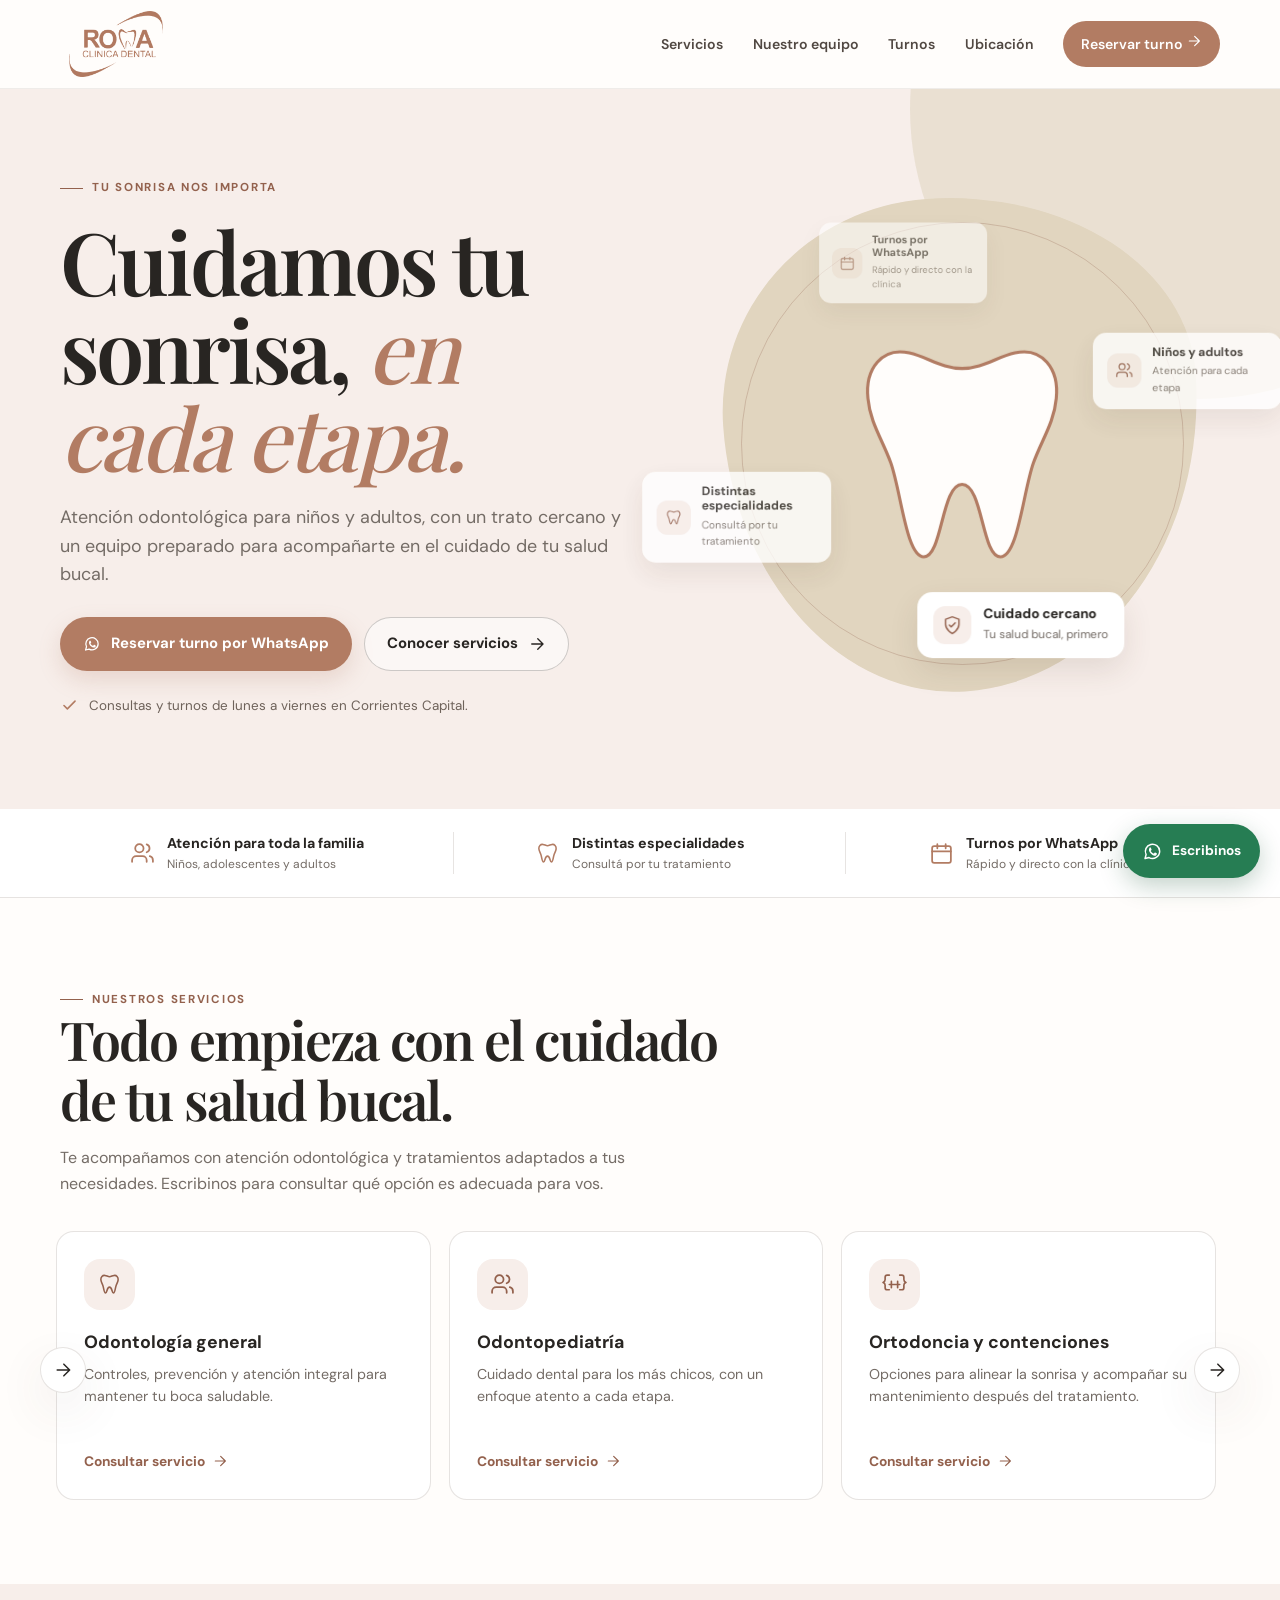
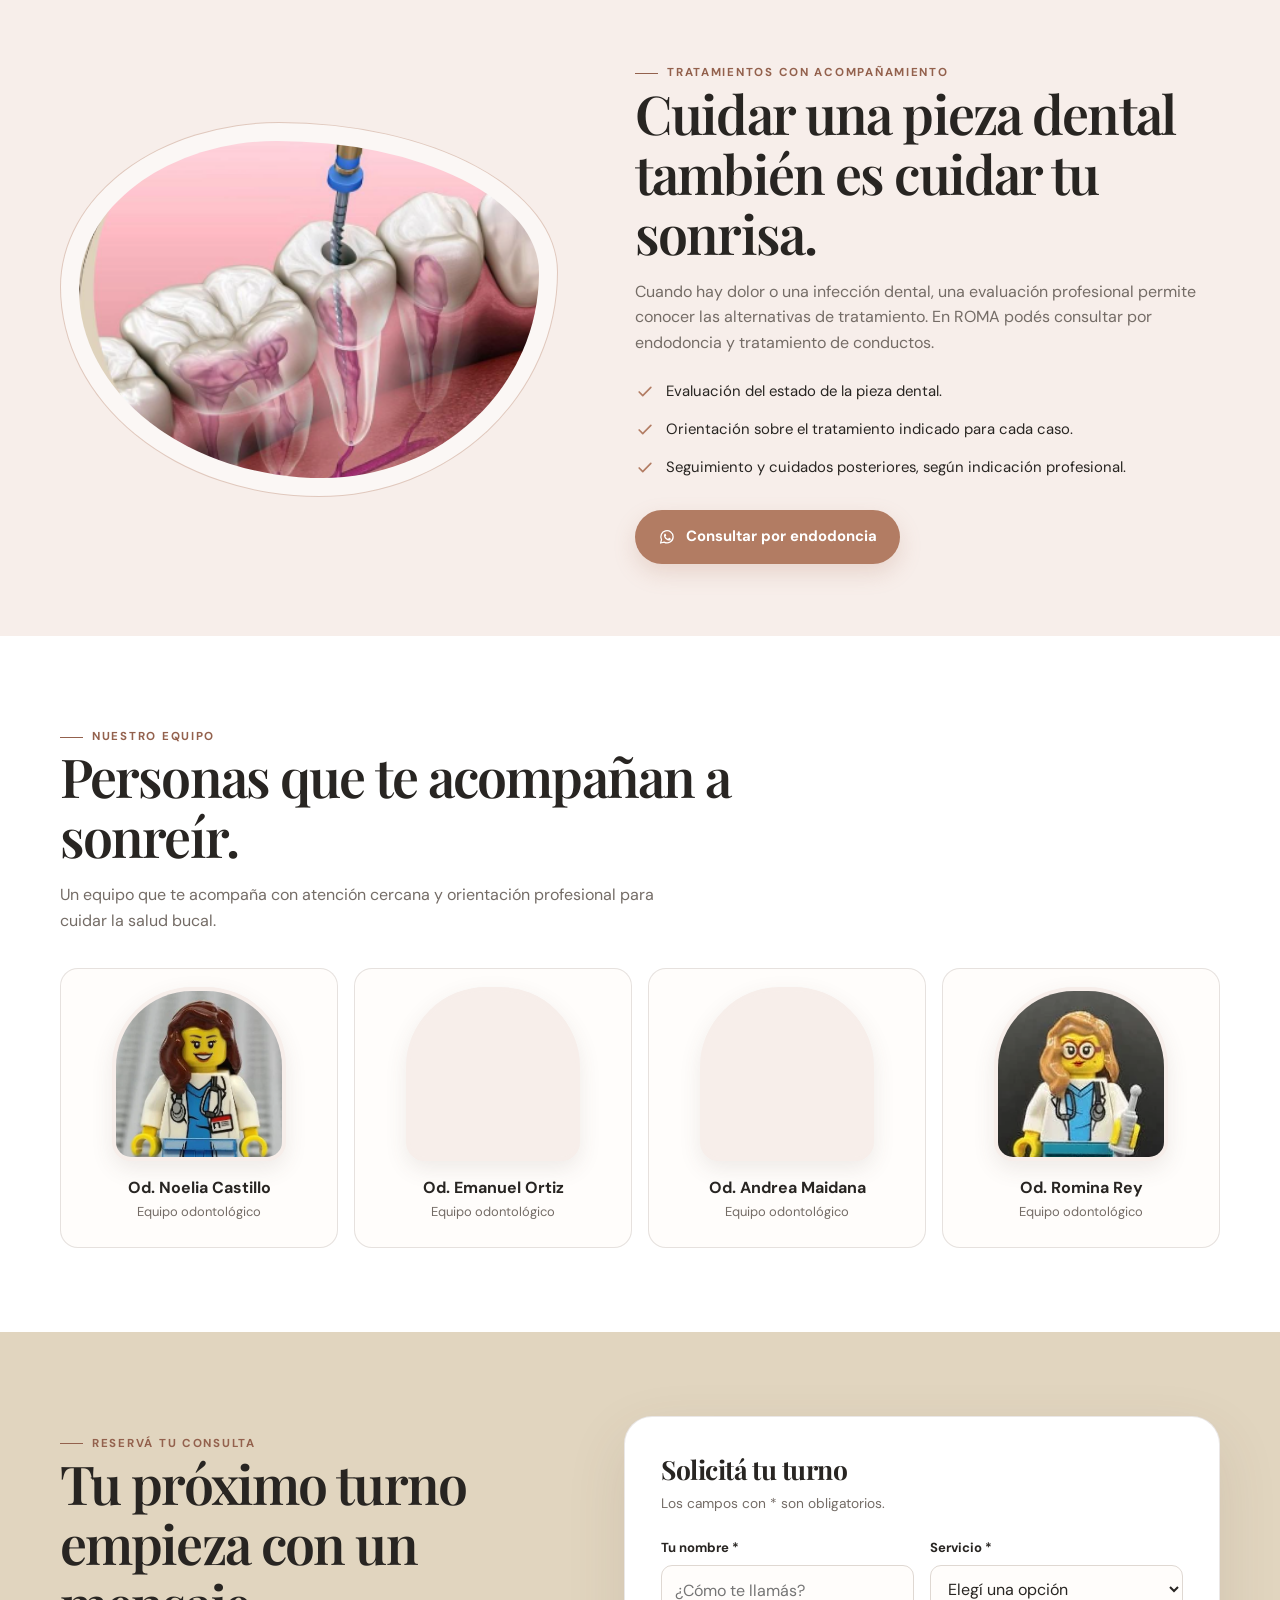
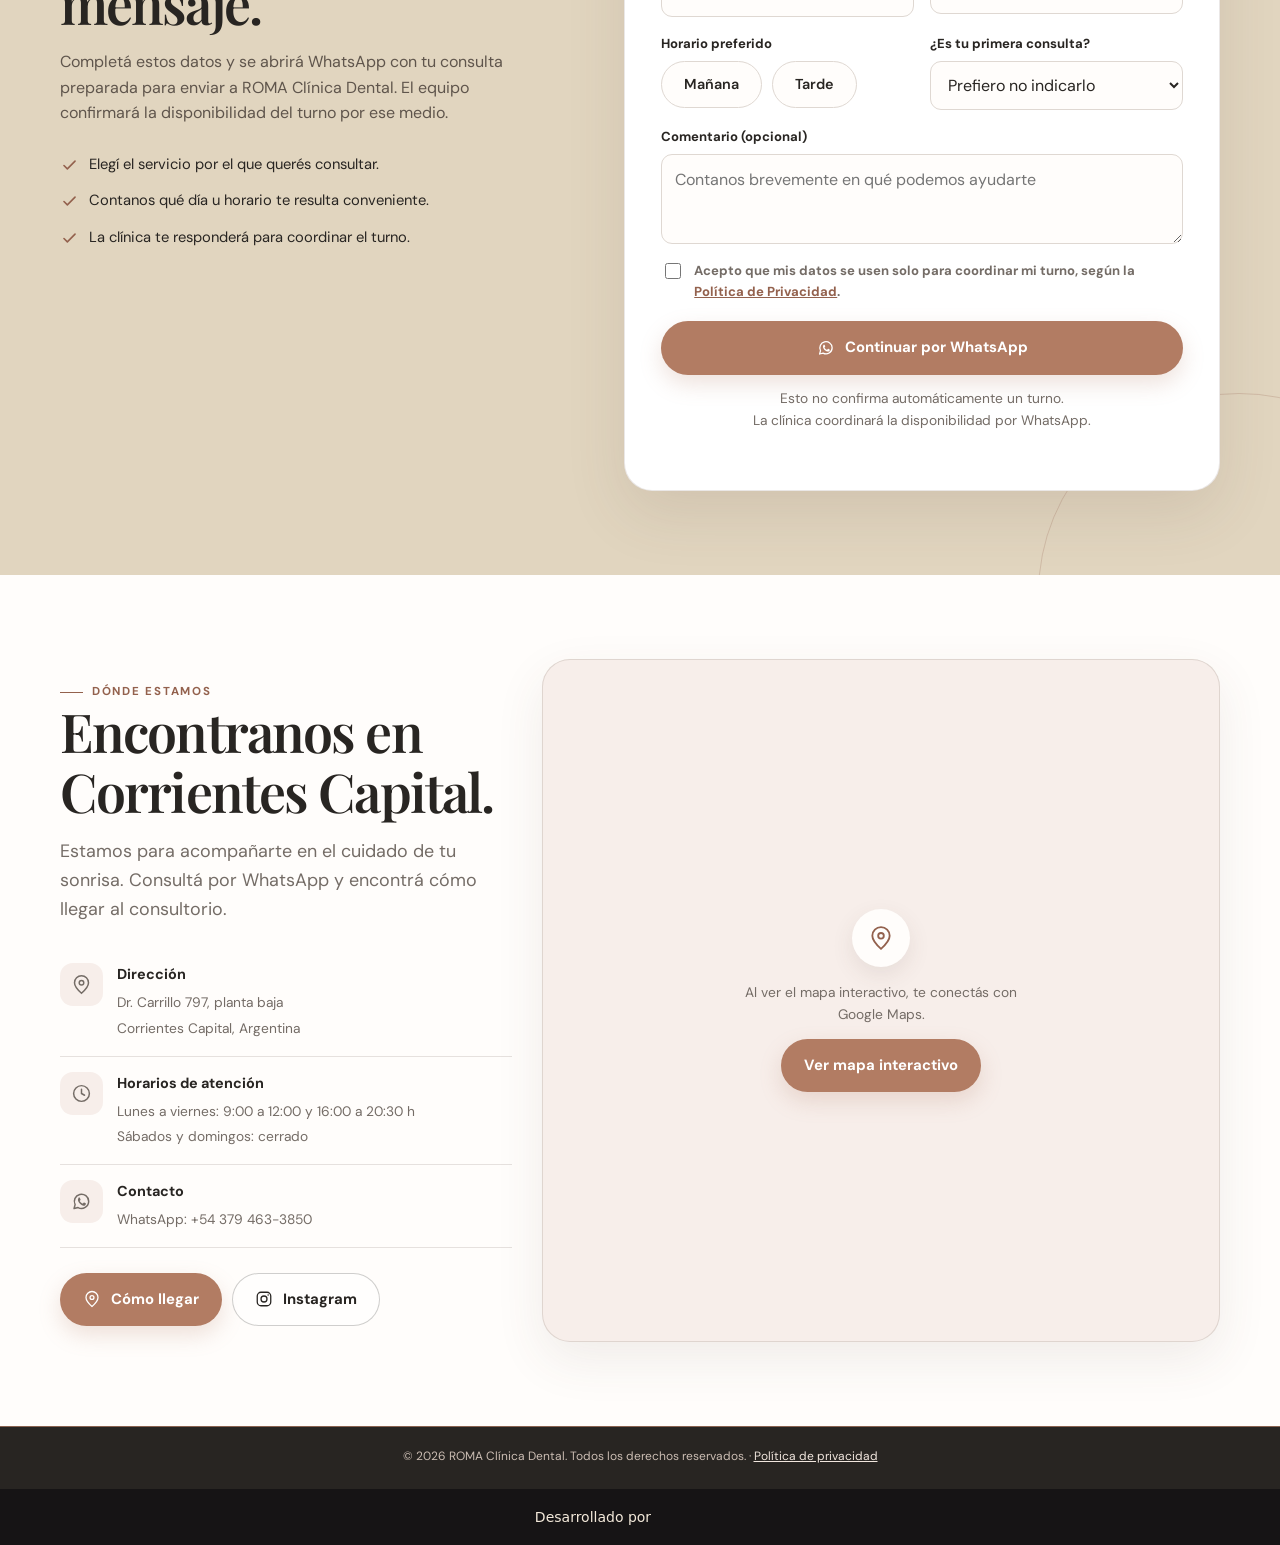
==== commit cb5b85e1: "Seguridad según estándar Tereré Estudio: Netlify, fuentes locales y fachadas - Fuentes DM Sans y Pla" ====
--- a/index.html
+++ b/index.html
@@ -7,16 +7,13 @@
   <title>ROMA Clínica Dental | Odontología en Corrientes Capital</title>
   <meta name="description" content="En ROMA Clínica Dental cuidamos sonrisas de niños y adultos en Corrientes Capital. Odontología general, odontopediatría, ortodoncia, endodoncia y más. Reservá tu turno por WhatsApp.">
   <meta name="robots" content="index, follow">
-  <meta http-equiv="Content-Security-Policy" content="default-src 'self'; script-src 'self'; style-src 'self' https://fonts.googleapis.com; font-src 'self' https://fonts.gstatic.com; img-src 'self' data: https:; connect-src 'self'; frame-src https://www.google.com; form-action 'self'; base-uri 'self'; object-src 'none'; upgrade-insecure-requests">
+  <meta http-equiv="Content-Security-Policy" content="default-src 'self'; script-src 'self'; style-src 'self'; font-src 'self'; img-src 'self' data: https:; connect-src 'self'; frame-src https://www.google.com; form-action 'self'; base-uri 'self'; object-src 'none'; upgrade-insecure-requests">
   <meta name="referrer" content="strict-origin-when-cross-origin">
   <meta property="og:type" content="website">
   <meta property="og:title" content="ROMA Clínica Dental | Tu sonrisa, en buenas manos">
   <meta property="og:description" content="Atención odontológica para niños y adultos en Corrientes Capital. Consultá y reservá tu turno por WhatsApp.">
   <meta property="og:image" content="assets/logo-roma.png">
   <link rel="icon" type="image/png" href="assets/logo-roma.png">
-  <link rel="preconnect" href="https://fonts.googleapis.com">
-  <link rel="preconnect" href="https://fonts.gstatic.com" crossorigin>
-  <link href="https://fonts.googleapis.com/css2?family=DM+Sans:wght@400;500;600;700&family=Playfair+Display:wght@500;600;700&display=swap" rel="stylesheet">
   <link rel="stylesheet" href="assets/styles.css">
   <script type="application/ld+json">
   {
@@ -177,10 +174,11 @@
             <li><svg><use href="#i-check"/></svg><span>La clínica te responderá para coordinar el turno.</span></li>
           </ul>
         </div>
-        <form class="booking-card" id="bookingForm">
+        <form class="booking-card" id="bookingForm" name="turnos" method="POST" data-netlify="true" netlify-honeypot="bot-field" action="/gracias/">
+          <input type="hidden" name="form-name" value="turnos">
           <h3>Solicitá tu turno</h3>
           <p>Los campos con * son obligatorios.</p>
-          <div class="hp" aria-hidden="true"><label for="website">Sitio web (no completar)</label><input id="website" name="website" type="text" tabindex="-1" autocomplete="off"></div>
+          <div class="hp" aria-hidden="true"><label for="website">Sitio web (no completar)</label><input id="website" name="website" type="text" tabindex="-1" autocomplete="off"><input type="text" name="bot-field" tabindex="-1" autocomplete="off"></div>
           <div class="form-grid">
             <div class="field"><label for="patientName">Tu nombre *</label><input id="patientName" name="patientName" type="text" autocomplete="name" placeholder="¿Cómo te llamás?" maxlength="80" required></div>
             <div class="field"><label for="serviceSelect">Servicio *</label><select id="serviceSelect" name="service" required><option value="" selected disabled>Elegí una opción</option><option>Odontología general</option><option>Odontopediatría</option><option>Ortodoncia</option><option>Contenciones</option><option>Endodoncia / tratamiento de conducto</option><option>Limpieza dental</option><option>Blanqueamiento / estética dental</option><option>Otro / no estoy seguro</option></select></div>
@@ -211,8 +209,12 @@
               <a class="btn btn-secondary" href="https://www.instagram.com/roma.clinica.dental/" target="_blank" rel="noopener noreferrer"><svg><use href="#i-instagram"/></svg> Instagram</a>
             </div>
           </div>
-          <div class="map-card" aria-label="Mapa de ubicación de ROMA Clínica Dental en Google Maps">
-            <iframe title="Ubicación de ROMA Clínica Dental, Corrientes Capital" src="https://www.google.com/maps/embed?pb=!1m18!1m12!1m3!1d631.6537920131134!2d-58.841967421455124!3d-27.475615488781088!2m3!1f0!2f0!3f0!3m2!1i1024!2i768!4f13.1!3m3!1m2!1s0x94456d007e5dff0b%3A0x5cabf2716c022820!2sRoma%20Cl%C3%ADnica%20Dental!5e1!3m2!1ses!2sar!4v1792773004165!5m2!1ses!2sar" loading="lazy" referrerpolicy="no-referrer-when-downgrade" allowfullscreen></iframe>
+          <div class="map-card" id="mapCard" aria-label="Mapa de ubicación de ROMA Clínica Dental en Google Maps">
+            <div class="map-facade">
+              <span class="map-facade-icon"><svg><use href="#i-pin"/></svg></span>
+              <p>Al ver el mapa interactivo, te conectás con Google Maps.</p>
+              <button class="btn btn-primary" type="button" id="mapLoad">Ver mapa interactivo</button>
+            </div>
           </div>
         </div>
       </div>
--- a/assets/styles.css
+++ b/assets/styles.css
@@ -1,3 +1,6 @@
+/* Fuentes alojadas en el sitio (mismas familias y pesos que Google Fonts) */
+@font-face { font-family: 'DM Sans'; font-style: normal; font-weight: 100 1000; font-display: swap; src: url('../fonts/dm-sans-latin.woff') format('woff'); }
+@font-face { font-family: 'Playfair Display'; font-style: normal; font-weight: 400 900; font-display: swap; src: url('../fonts/playfair-display-latin.woff') format('woff'); }
 /* ROMA Clínica Dental: hoja de estilos principal */
     :root {
       --sand: #e1d5bf;
@@ -326,3 +329,9 @@
     .privacy { max-width: 760px; }
     .privacy h2 { font-size: 1.5rem; margin-top: 34px; }
     .privacy p { color: #514842; }
+    .map-facade { min-height: 420px; height: 100%; display: flex; flex-direction: column; align-items: center; justify-content: center; gap: 14px; padding: 32px; text-align: center; }
+    .map-facade p { color: var(--muted); font-size: .86rem; margin: 0; max-width: 300px; }
+    .map-facade-icon { width: 58px; height: 58px; display: grid; place-items: center; border-radius: 50%; background: var(--paper); color: var(--clay-dark); box-shadow: 0 8px 22px rgba(93,68,54,.10); }
+    .map-facade-icon svg { width: 26px; height: 26px; }
+
+@media (max-width: 740px) { .map-facade { min-height: 350px; } }
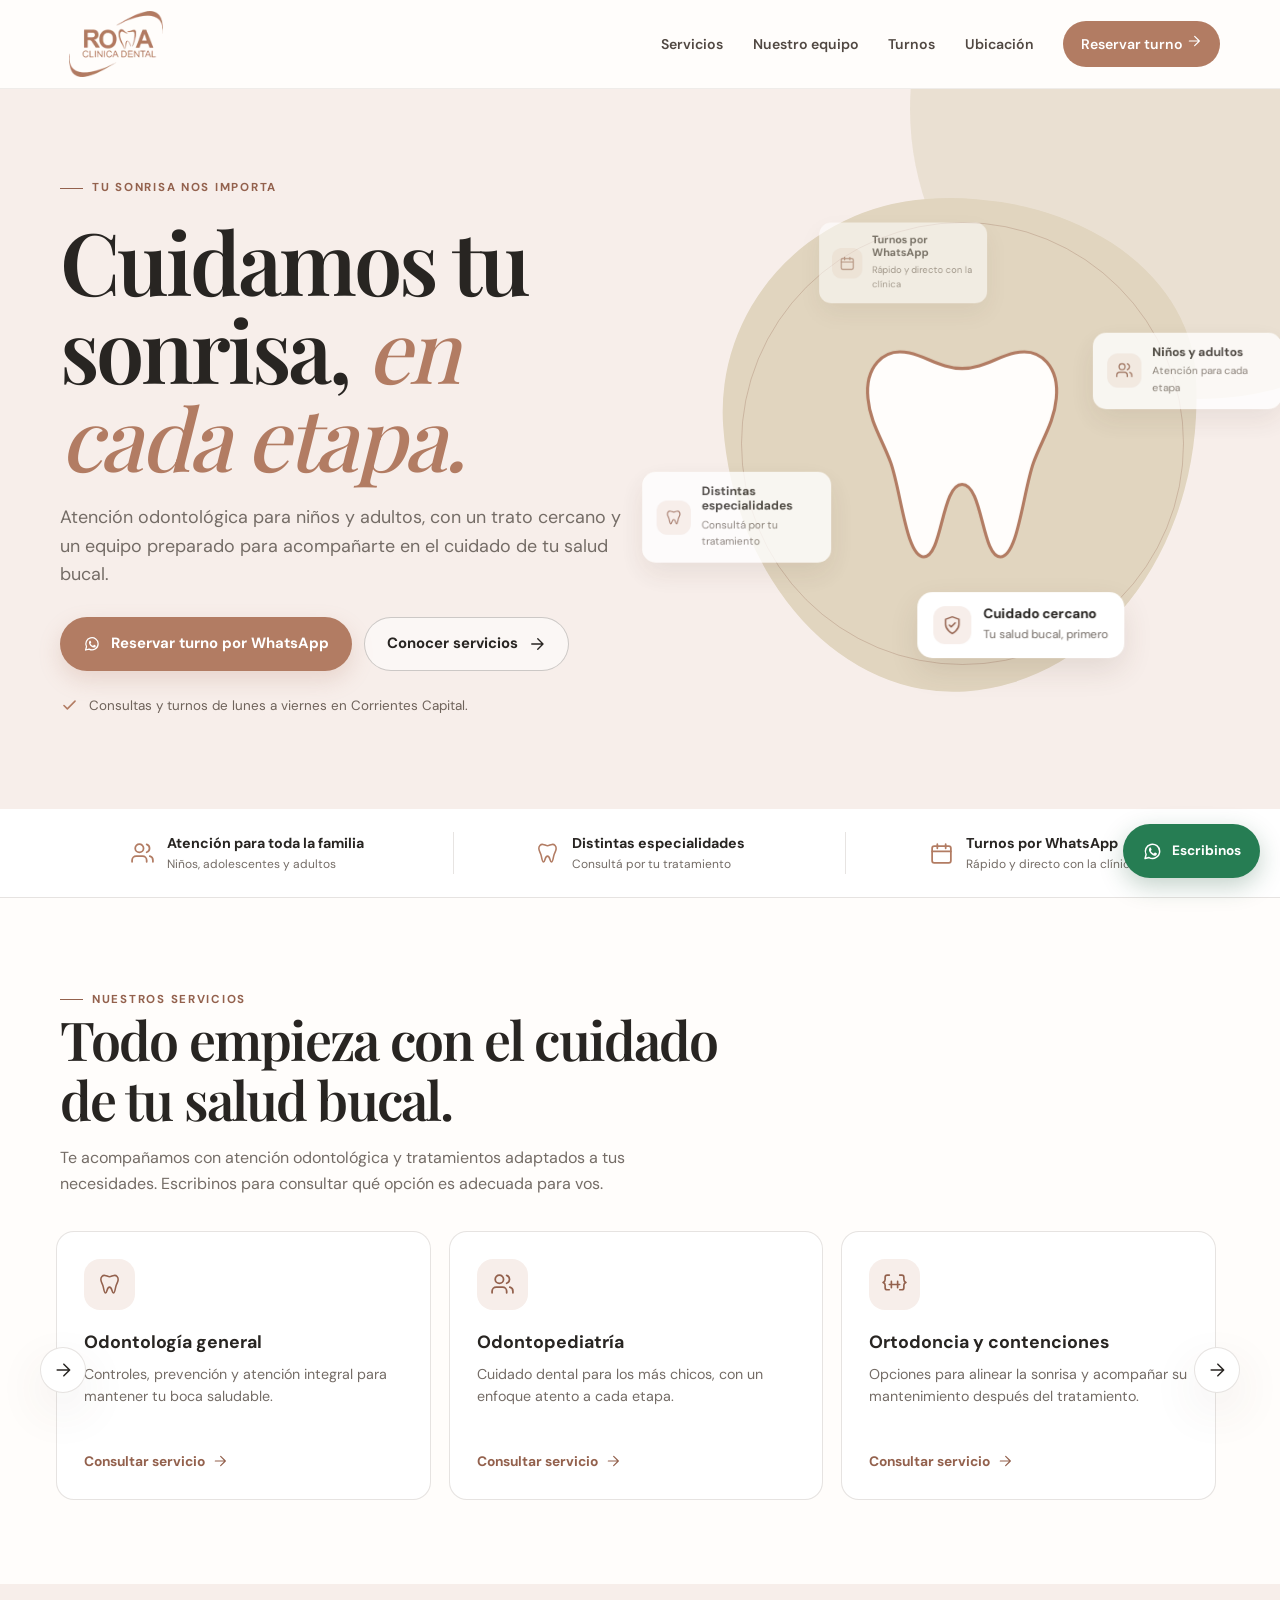
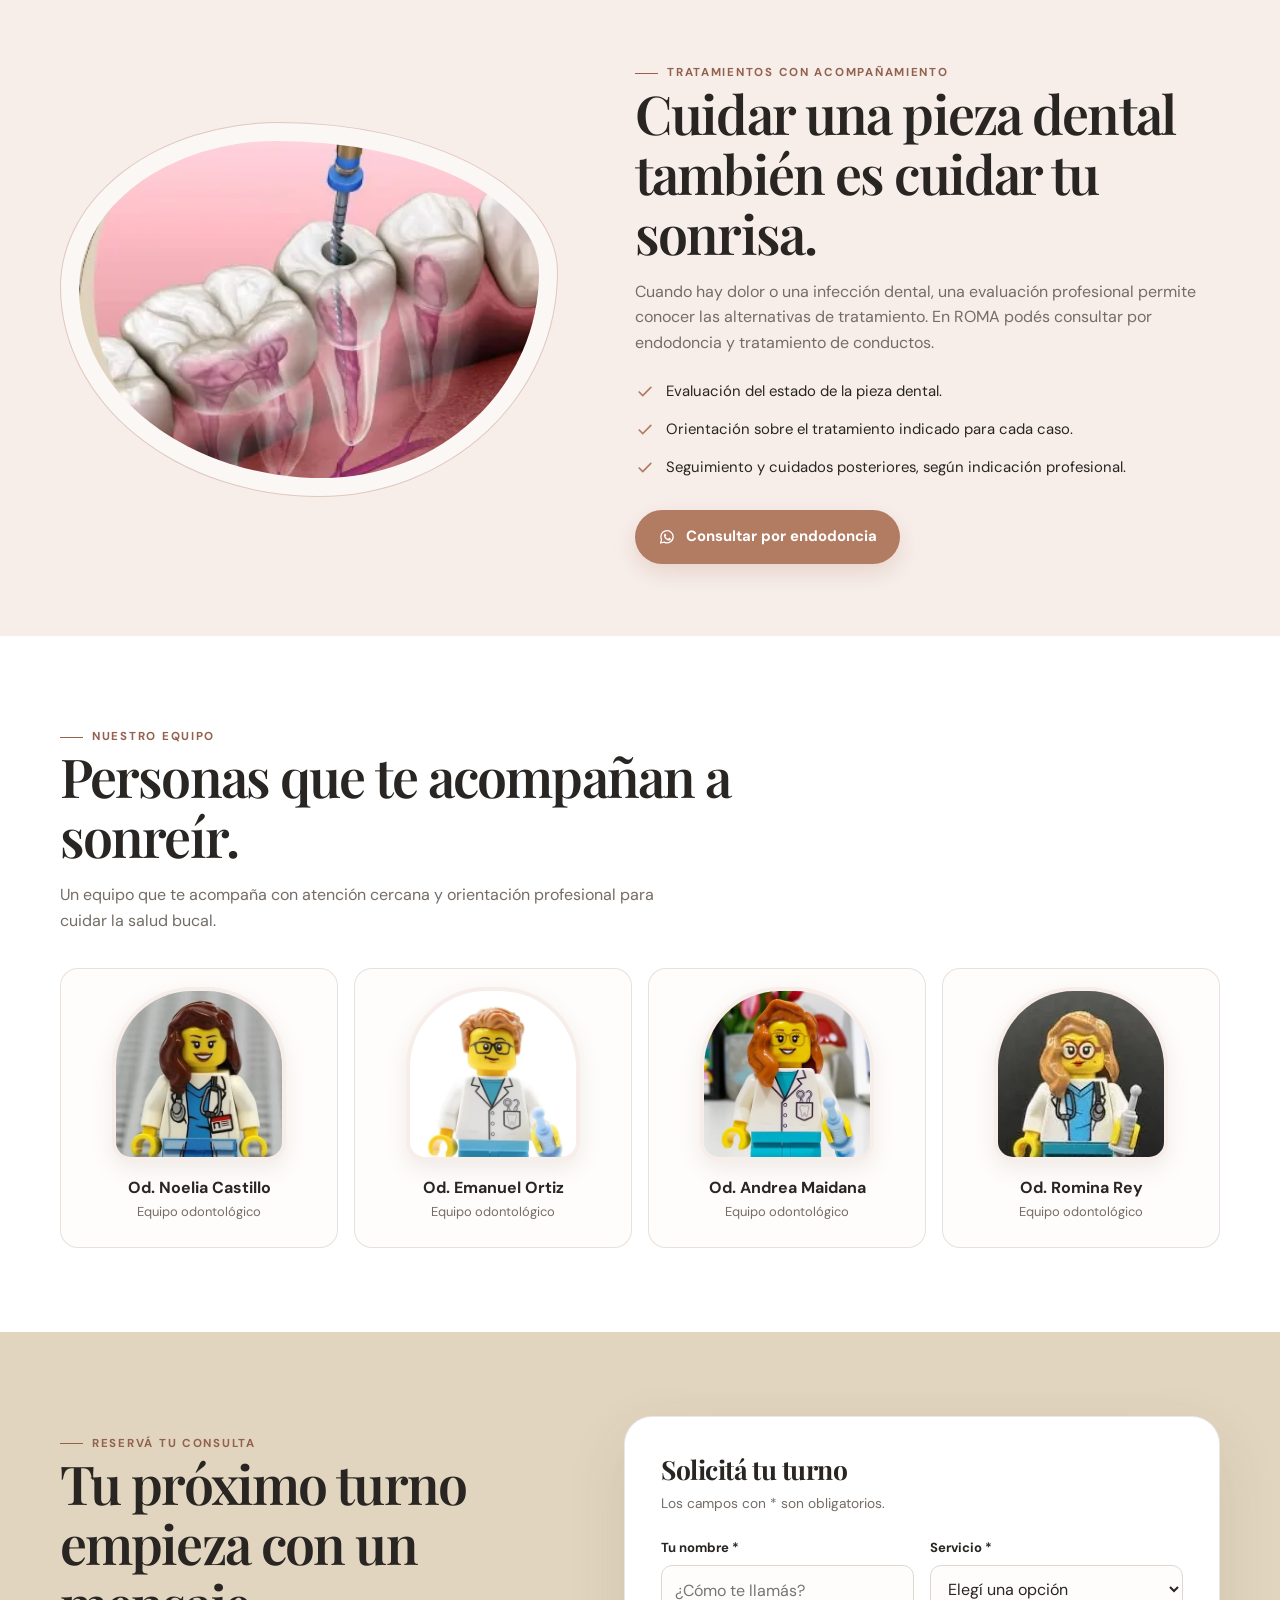
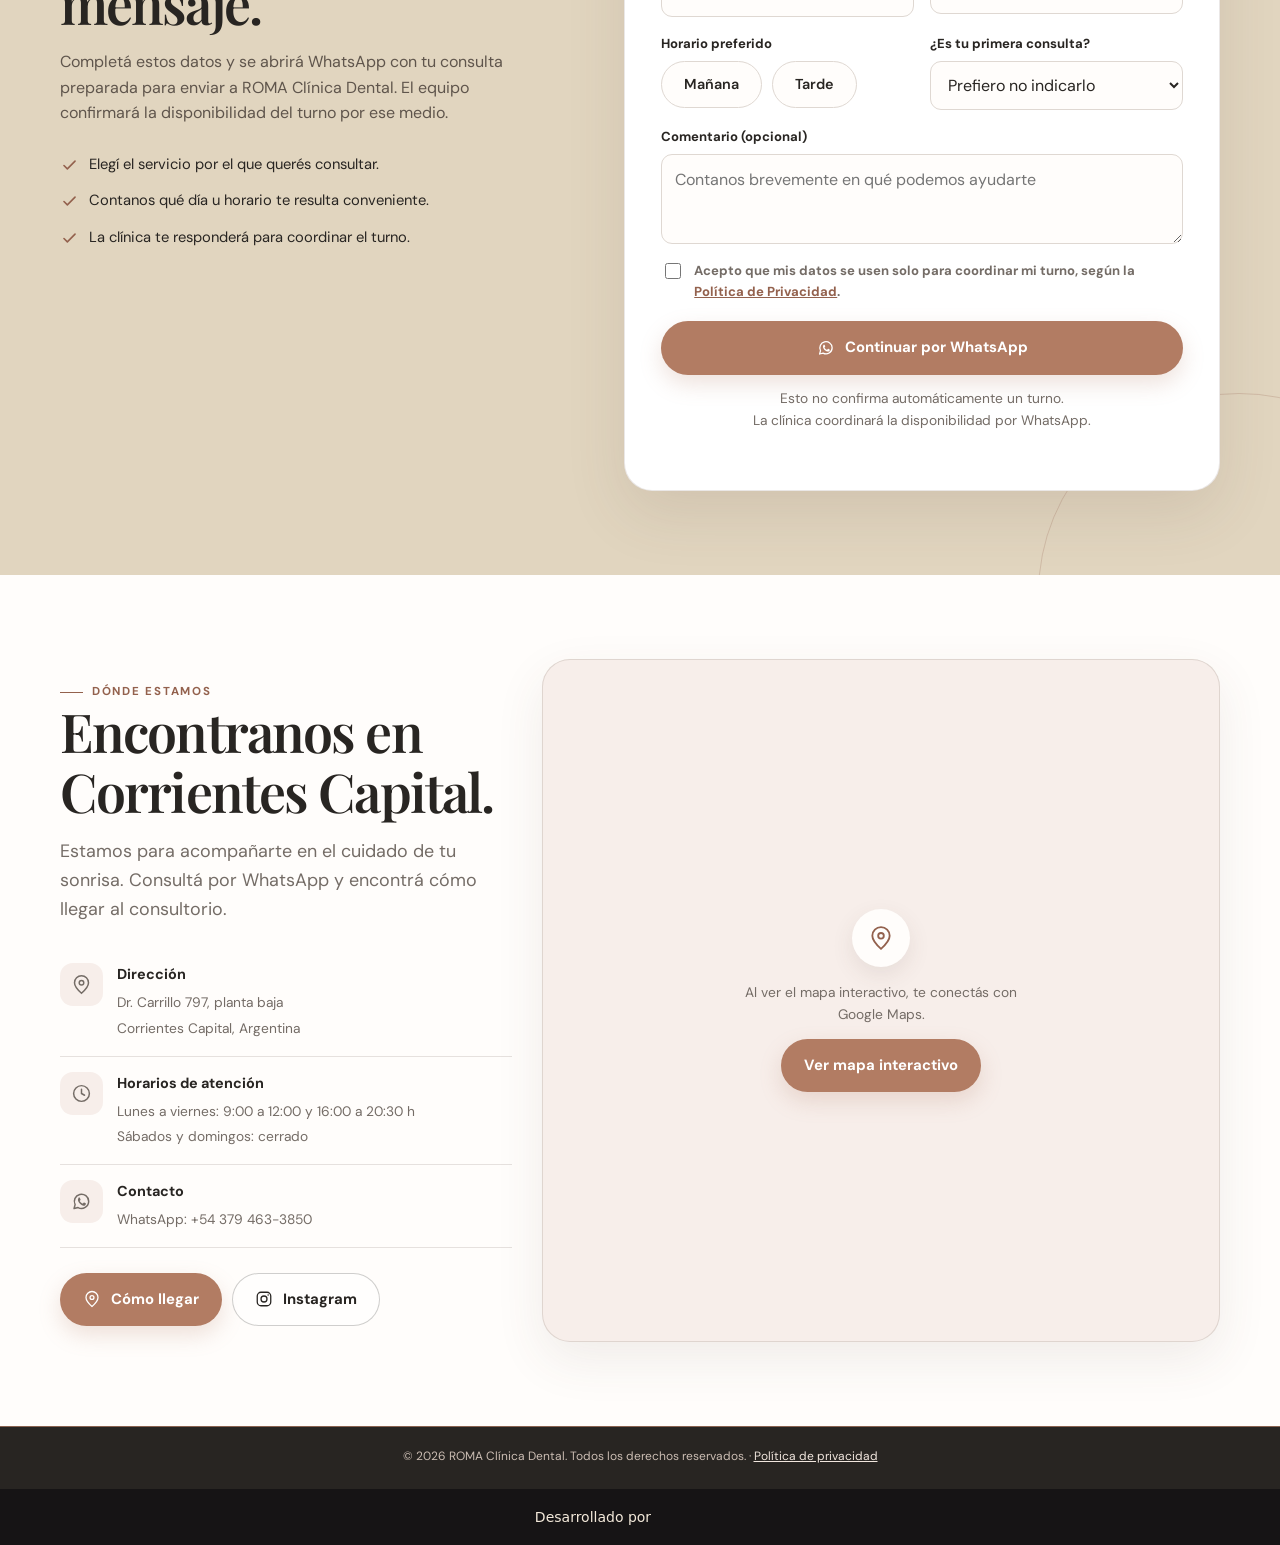
==== commit 9b18473b: "Optimiza imágenes: WebP, redimensionado y carga diferida - Logo y endodoncia convertidos de PNG a We" ====
--- a/index.html
+++ b/index.html
@@ -12,8 +12,8 @@
   <meta property="og:type" content="website">
   <meta property="og:title" content="ROMA Clínica Dental | Tu sonrisa, en buenas manos">
   <meta property="og:description" content="Atención odontológica para niños y adultos en Corrientes Capital. Consultá y reservá tu turno por WhatsApp.">
-  <meta property="og:image" content="assets/logo-roma.png">
-  <link rel="icon" type="image/png" href="assets/logo-roma.png">
+  <meta property="og:image" content="assets/logo-roma.webp">
+  <link rel="icon" type="image/webp" href="assets/logo-roma.webp">
   <link rel="stylesheet" href="assets/styles.css">
   <script type="application/ld+json">
   {
@@ -22,7 +22,7 @@
     "name": "ROMA Clínica Dental",
     "description": "Atención odontológica para niños y adultos en Corrientes Capital.",
     "telephone": "+54 379 463-3850",
-    "image": "assets/logo-roma.png",
+    "image": "assets/logo-roma.webp",
     "address": {
       "@type": "PostalAddress",
       "streetAddress": "Dr. Carrillo 797, planta baja",
@@ -65,7 +65,7 @@
   <header class="site-header">
     <div class="container nav-wrap">
       <a class="brand" href="#inicio" aria-label="ROMA Clínica Dental, inicio">
-        <img src="assets/logo-roma.png" alt="Logo de ROMA Clínica Dental" width="112" height="66">
+        <img src="assets/logo-roma.webp" alt="Logo de ROMA Clínica Dental" width="112" height="66" loading="eager" fetchpriority="high" decoding="async">
       </a>
       <button class="menu-toggle" id="menuToggle" type="button" aria-label="Abrir menú" aria-expanded="false" aria-controls="navLinks"><svg><use href="#i-menu"/></svg></button>
       <nav class="nav-links" id="navLinks" aria-label="Navegación principal">
@@ -131,7 +131,7 @@
 
     <section class="featured-service" aria-labelledby="endo-title">
       <div class="container featured-grid">
-        <div class="endo-image-wrap"><img src="assets/endodoncia-visual.png" alt="Ilustración clínica de un tratamiento de conducto" loading="lazy" width="364" height="337"></div>
+        <div class="endo-image-wrap"><img src="assets/endodoncia-visual.webp" alt="Ilustración clínica de un tratamiento de conducto" loading="lazy" width="364" height="337" decoding="async"></div>
         <div class="endo-copy">
           <span class="eyebrow">Tratamientos con acompañamiento</span>
           <h2 id="endo-title">Cuidar una pieza dental también es cuidar tu sonrisa.</h2>
@@ -230,7 +230,7 @@
   <div class="firma-te">
     <a href="https://terereestudio.com.ar" rel="noopener noreferrer">
       <span>Desarrollado por</span>
-      <img src="assets/firma-terereestudio.webp" width="360" height="120" alt="Tereré Estudio" loading="lazy">
+      <img src="assets/firma-terereestudio.webp" width="360" height="120" alt="Tereré Estudio" loading="lazy" decoding="async">
     </a>
   </div>
 
